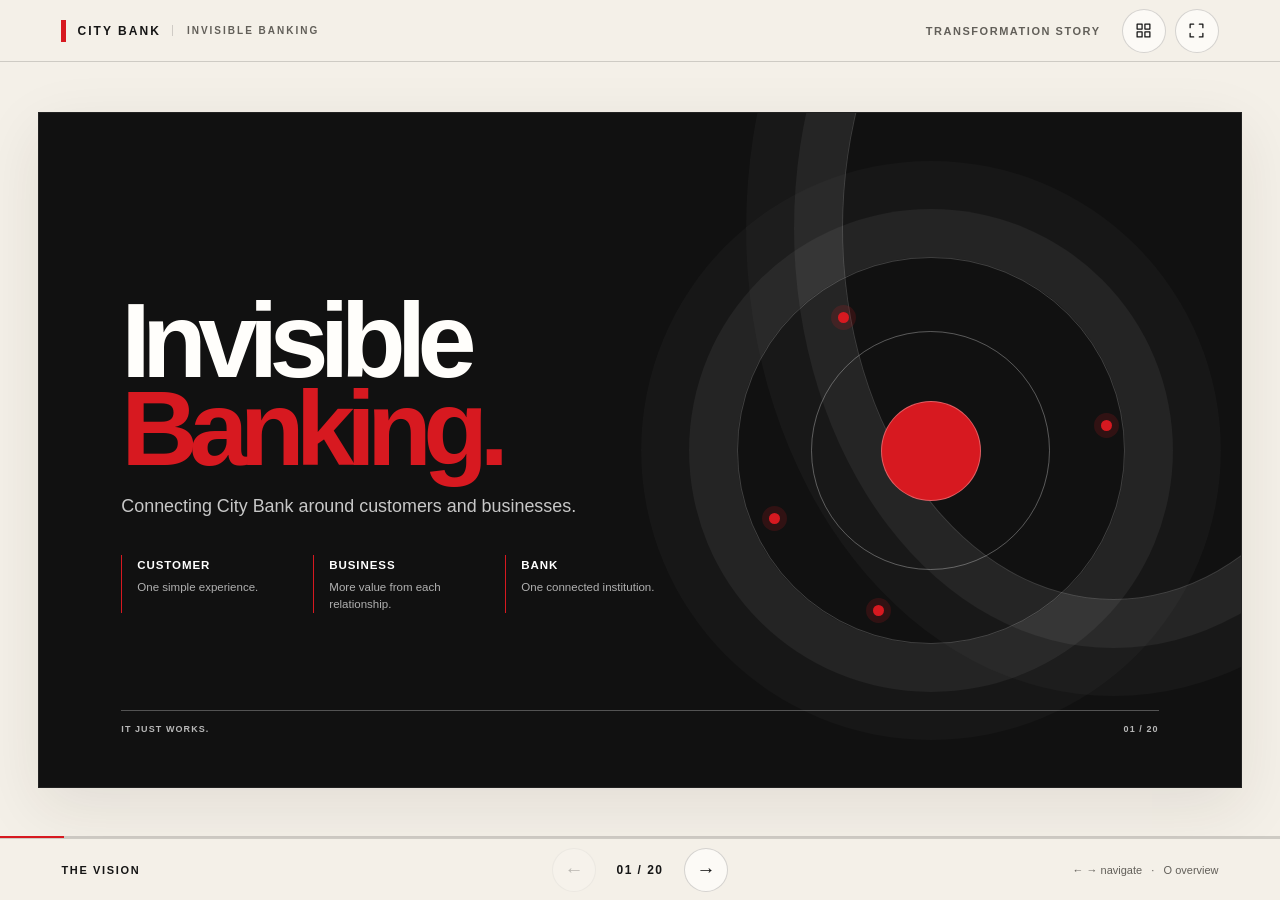
==== v2/standalone.html @ 6434b35e "Add self-contained editorial preview" ====
<!doctype html>
<html lang="en-GB">
<head>
  <meta charset="utf-8">
  <meta name="viewport" content="width=device-width, initial-scale=1">
  <meta name="theme-color" content="#f4f0e8">
  <meta name="description" content="City Bank Invisible Banking: a connected, intelligent and proactive transformation story.">
  <title>Invisible Banking | Editorial presentation</title>
  <style>
    :root{--ink:#10151e;--ink2:#1c2531;--paper:#f4f2ec;--white:#fff;--red:#de343b;--red2:#ff6b67;--muted:#aeb8c2;--line:#ffffff20;--font:Manrope,Arial,sans-serif;--body:'DM Sans',Arial,sans-serif}
    *{box-sizing:border-box}html,body{margin:0;width:100%;height:100%;overflow:hidden;background:#0a0d12;color:#fff;font-family:var(--body)}button{font:inherit}button:focus-visible,a:focus-visible{outline:3px solid #ff847f;outline-offset:3px}body::before{content:"";position:fixed;inset:0;background:radial-gradient(circle at 52% 26%,#263242 0%,#0b0f15 75%);pointer-events:none}
    .app{position:relative;display:flex;flex-direction:column;height:100dvh;min-height:480px}.topbar{height:60px;flex:none;display:flex;align-items:center;justify-content:space-between;padding:0 clamp(18px,3vw,48px);border-bottom:1px solid #ffffff1b;background:#0b1017d9;backdrop-filter:blur(14px);z-index:10}.brand{display:flex;gap:14px;align-items:center;font:800 13px var(--font);letter-spacing:.18em;text-transform:uppercase;white-space:nowrap}.brandmark{width:27px;height:27px;background:var(--red);clip-path:polygon(50% 0,100% 50%,50% 100%,0 50%);transform:rotate(45deg);border-radius:4px}.brand small{font:600 10px var(--body);color:#91a0ad;letter-spacing:.2em;padding-left:14px;border-left:1px solid #596573}.top-actions{display:flex;align-items:center;gap:9px}.iconbtn{border:1px solid #ffffff2a;color:#eef1f3;background:#ffffff09;border-radius:8px;min-width:35px;height:35px;padding:0 11px;cursor:pointer;display:inline-flex;align-items:center;justify-content:center;gap:8px;transition:.2s}.iconbtn:hover,.iconbtn.active{background:#ffffff20;border-color:#ffffff58}.iconbtn svg{width:17px;height:17px;stroke:currentColor;fill:none;stroke-width:1.8;stroke-linecap:round;stroke-linejoin:round}.toplabel{font-size:11px;letter-spacing:.14em;color:#b6c0ca;text-transform:uppercase;margin-right:12px}.stage{flex:1;min-height:0;display:grid;place-items:center;padding:14px 24px 12px}.slide{position:relative;overflow:hidden;width:min(100%,calc((100dvh - 143px)*1.77778));aspect-ratio:16/9;max-height:calc(100dvh - 143px);background:#131b25;box-shadow:0 30px 70px #0009;border:1px solid #ffffff18;display:none}.slide.active{display:block}.slide.light{background:var(--paper);color:var(--ink)}.slide.red{background:#b9232d}.slide::before{content:"";position:absolute;inset:0;background-image:linear-gradient(90deg,#ffffff08 1px,transparent 1px),linear-gradient(#ffffff08 1px,transparent 1px);background-size:6.25% 11.11%;mask-image:linear-gradient(90deg,#0009,transparent 85%);pointer-events:none}.slide.light::before{background-image:linear-gradient(90deg,#25354a0a 1px,transparent 1px),linear-gradient(#25354a0a 1px,transparent 1px)}.slide::after{content:"";position:absolute;right:-12%;top:-35%;width:65%;height:130%;border:1px solid #ffffff0b;border-radius:50%;box-shadow:0 0 0 70px #ffffff05,0 0 0 140px #ffffff03;pointer-events:none}.slide.light::after{border-color:#202b3512;box-shadow:0 0 0 70px #25354a05,0 0 0 140px #25354a03}.slide>.inner{position:relative;z-index:2;height:100%;padding:clamp(26px,4.6vw,74px) clamp(28px,5.1vw,84px);display:flex;flex-direction:column}.eyebrow{display:flex;align-items:center;gap:12px;font:800 clamp(9px,.78vw,12px) var(--font);letter-spacing:.2em;text-transform:uppercase;color:#ff7777}.eyebrow:before{content:"";width:22px;height:2px;background:currentColor}.light .eyebrow{color:#c32b35}.title{font:700 clamp(28px,3.25vw,57px)/1.12 var(--font);letter-spacing:-.05em;margin:clamp(15px,2.1vw,30px) 0 0;max-width:950px}.title strong{color:#ff6366;font-weight:800}.light .title strong{color:#cb2634}.subtitle{font-size:clamp(13px,1.2vw,19px);line-height:1.48;color:#bbc6ce;max-width:780px;margin:clamp(12px,1.35vw,20px) 0 0}.light .subtitle{color:#52616c}.main{flex:1;min-height:0;margin-top:clamp(19px,2.5vw,40px);display:flex;flex-direction:column;justify-content:center}.footerline{display:flex;align-items:center;justify-content:space-between;margin-top:auto;padding-top:12px;color:#8e9ba7;font-size:clamp(9px,.7vw,11px);letter-spacing:.14em;text-transform:uppercase}.light .footerline{color:#687681}.slide-index{font-weight:700}.bottom{height:60px;flex:none;border-top:1px solid #ffffff1b;background:#0b1017e8;display:flex;align-items:center;justify-content:space-between;padding:0 clamp(18px,3vw,48px);gap:20px;z-index:10}.chapter{font:700 11px var(--font);letter-spacing:.15em;text-transform:uppercase;color:#a2aeb9;min-width:190px}.navgroup{display:flex;align-items:center;gap:12px}.nav{width:38px;height:38px;border:1px solid #ffffff29;border-radius:50%;background:transparent;color:#fff;cursor:pointer;font-size:19px}.nav:hover{background:#ffffff20}.nav:disabled{opacity:.25;cursor:default}.counter{font:700 12px var(--font);letter-spacing:.12em;color:#d8e0e5;min-width:64px;text-align:center}.progress{height:2px;position:absolute;bottom:60px;left:0;right:0;background:#ffffff18;z-index:11}.progress span{height:100%;background:var(--red);display:block;transition:width .3s}.hint{font-size:11px;color:#738392;min-width:190px;text-align:right}.grid{display:grid;gap:clamp(10px,1.5vw,24px)}.cols2{grid-template-columns:repeat(2,1fr)}.cols3{grid-template-columns:repeat(3,1fr)}.cols4{grid-template-columns:repeat(4,1fr)}.panel{position:relative;border:1px solid #ffffff27;background:#ffffff0b;border-radius:3px;padding:clamp(14px,1.55vw,25px);min-height:0}.light .panel{background:#fff;border-color:#d8dcd9;box-shadow:0 12px 35px #1725320c}.panel h3{font:800 clamp(12px,1.05vw,17px) var(--font);letter-spacing:-.02em;margin:0 0 11px}.panel p,.panel li{font-size:clamp(11px,.92vw,15px);line-height:1.5;color:#b9c4cc;margin:0}.light .panel p,.light .panel li{color:#52616c}.panel .num{font:800 clamp(21px,2vw,32px) var(--font);color:#ff6e70;display:block;margin-bottom:14px}.light .panel .num{color:#c82f39}.panel ul{padding-left:17px;margin:0}.panel li+li{margin-top:5px}.tag{display:inline-flex;align-items:center;gap:7px;font:700 clamp(9px,.7vw,11px) var(--font);letter-spacing:.12em;text-transform:uppercase;color:#ff7777}.light .tag{color:#c52b35}.bigline{font:800 clamp(23px,2.35vw,40px)/1.2 var(--font);letter-spacing:-.045em}.takeaway{margin-top:auto;border-top:1px solid #ffffff38;padding-top:clamp(10px,1vw,17px);font:700 clamp(12px,1.15vw,19px) var(--font);letter-spacing:-.025em}.light .takeaway{border-color:#1c2b3a39}.accent{color:#ff6c6d}.light .accent{color:#bf2733}.chiprow{display:flex;flex-wrap:wrap;gap:9px}.chip{border:1px solid #ffffff2b;background:#ffffff0a;border-radius:30px;padding:9px 13px;font:700 clamp(10px,.8vw,13px) var(--font)}.light .chip{border-color:#cbd2d1;background:#fff}.split{display:grid;grid-template-columns:1fr 1fr;gap:clamp(15px,2.5vw,40px);align-items:stretch;height:100%}.rule{border-top:1px solid #ffffff3b}.light .rule{border-color:#1c2b3a39}.diagram-center{display:grid;place-items:center;text-align:center;border:1px solid #ff777772;background:radial-gradient(circle,#de343b45,#de343b12 60%,transparent 75%);border-radius:50%;width:clamp(130px,17vw,260px);aspect-ratio:1;margin:auto;font:800 clamp(16px,1.65vw,27px) var(--font);letter-spacing:-.04em}.orbit{position:relative;display:grid;place-items:center;height:100%}.orbit .node{position:absolute;background:#182431;border:1px solid #ffffff43;border-radius:3px;padding:12px 16px;font:700 clamp(10px,.9vw,14px) var(--font);text-transform:uppercase;letter-spacing:.08em}.orbit .node:nth-child(2){top:2%;left:27%}.orbit .node:nth-child(3){right:2%;top:28%}.orbit .node:nth-child(4){right:12%;bottom:4%}.orbit .node:nth-child(5){left:0;bottom:17%}.orbit .node:nth-child(6){left:0;top:20%}.path{display:flex;align-items:stretch;gap:0}.path .step{flex:1;position:relative;border-top:2px solid #dd464f;padding:20px 16px 5px 0}.path .step:before{content:"";position:absolute;top:-7px;left:0;width:12px;height:12px;background:#e0444c;border-radius:50%}.path .step h3{font:800 clamp(14px,1.2vw,20px) var(--font);margin:0 0 9px}.path .step p{font-size:clamp(11px,.9vw,15px);line-height:1.43;color:#54636d;margin:0;max-width:170px}.darkpath .step p{color:#c1cad1}.path .step:last-child{border-top-color:transparent}.path .step:last-child:before{background:#fff;border:3px solid #df434c;top:-9px}.quote{font:700 clamp(22px,2.4vw,41px)/1.25 var(--font);letter-spacing:-.045em}.labelbox{border-left:2px solid #e24b51;padding-left:15px}.labelbox b{font:800 clamp(11px,.9vw,14px) var(--font);text-transform:uppercase;letter-spacing:.08em}.labelbox p{font-size:clamp(11px,.9vw,15px);line-height:1.45;color:#aebbc5;margin:6px 0 0}.light .labelbox p{color:#586775}.matrix{display:grid;grid-template-columns:1fr 1.5fr;border:1px solid #d9dedb;background:#fff}.matrix>div{padding:clamp(9px,1vw,16px);border-bottom:1px solid #d9dedb;font-size:clamp(10px,.85vw,14px);line-height:1.4}.matrix>div:nth-child(odd){font-weight:800;color:#bd2934;border-right:1px solid #d9dedb}.matrix>div:nth-last-child(-n+2){border-bottom:0}.matrix.dark{border-color:#ffffff3a;background:#ffffff08}.matrix.dark>div{border-color:#ffffff28}.matrix.dark>div:nth-child(odd){color:#ff7879}.prospect-layout{display:grid;grid-template-columns:repeat(2,1fr);gap:clamp(12px,1.3vw,22px);height:100%}.prospect{border:1px solid #ffffff30;background:#ffffff0b;padding:clamp(14px,1.4vw,24px);display:flex;flex-direction:column;cursor:pointer;text-align:left;color:inherit;position:relative;transition:.2s;min-width:0}.prospect:hover,.prospect:focus-visible{background:#ffffff17;border-color:#ff8987}.prospect .num{color:#fb7776;font:800 clamp(10px,.8vw,13px) var(--font);letter-spacing:.12em}.prospect h3{font:800 clamp(17px,1.55vw,26px)/1.18 var(--font);letter-spacing:-.04em;margin:10px 0}.prospect p{font-size:clamp(11px,.85vw,14px);line-height:1.45;color:#b9c6cd;margin:0}.prospect .more{font:700 clamp(9px,.75vw,12px) var(--font);color:#ff8987;text-transform:uppercase;letter-spacing:.12em;margin-top:auto;padding-top:13px}.light .prospect{border-color:#d5dad8;background:#fff;color:#14202b}.light .prospect:hover{border-color:#d33a42;background:#fff9f7}.light .prospect p{color:#52616b}.light .prospect .num,.light .prospect .more{color:#c82c37}.big-number{font:800 clamp(44px,6vw,100px)/1 var(--font);letter-spacing:-.09em;color:#e4474d}.divider{width:100%;height:1px;background:#ffffff30;margin:20px 0}.overlay{position:fixed;z-index:50;inset:0;background:#090e15ec;backdrop-filter:blur(20px);padding:clamp(18px,4vw,55px);display:none;overflow:auto}.overlay.open{display:block}.overlay-head{max-width:1200px;margin:0 auto 28px;display:flex;justify-content:space-between;align-items:flex-start;gap:20px}.overlay h2{font:800 clamp(25px,3vw,44px) var(--font);letter-spacing:-.05em;margin:0}.overlay p{color:#aebbca;line-height:1.5}.overview-grid{max-width:1200px;margin:auto;display:grid;grid-template-columns:repeat(auto-fill,minmax(210px,1fr));gap:12px}.thumb{height:150px;text-align:left;display:flex;flex-direction:column;justify-content:space-between;background:#192430;border:1px solid #ffffff25;color:white;padding:17px;cursor:pointer}.thumb:hover{border-color:#f66}.thumb span{color:#fb787a;font:800 11px var(--font);letter-spacing:.12em}.thumb strong{font:700 17px/1.24 var(--font);letter-spacing:-.04em}.thumb small{color:#9aa9b5;font:600 10px var(--font);text-transform:uppercase;letter-spacing:.1em}.detail{max-width:850px;margin:4vh auto;background:#f4f2ed;color:#14202b;padding:clamp(25px,4vw,60px);box-shadow:0 30px 90px #0008}.detail .kicker{font:800 11px var(--font);letter-spacing:.18em;color:#c9303b;text-transform:uppercase}.detail h2{font:800 clamp(27px,3vw,43px)/1.1 var(--font);margin:15px 0}.detail .lede{font-size:17px;color:#4d5c66;line-height:1.5;margin-bottom:27px}.detail-grid{display:grid;grid-template-columns:1fr 1fr;gap:17px}.detail-grid section{border-top:1px solid #bfc6c5;padding-top:13px}.detail-grid h3{font:800 11px var(--font);letter-spacing:.12em;color:#b62c38;text-transform:uppercase}.detail-grid p{font-size:14px;color:#344450;line-height:1.5}.close{border:0;background:#dc3640;color:white;width:37px;height:37px;border-radius:50%;font-size:23px;cursor:pointer;flex:none}.fine{font-size:11px!important;color:#71808c!important;margin-top:28px}.flowbars{display:flex;align-items:center;gap:10px}.flowbars span{flex:1;border:1px solid #ffffff38;padding:16px;text-align:center;font:700 clamp(10px,.85vw,14px) var(--font);position:relative}.flowbars span:not(:last-child):after{content:'→';position:absolute;right:-15px;color:#fa7476;z-index:2;font-size:19px;top:50%;transform:translateY(-50%)}.light .flowbars span{border-color:#c8d1cf;background:#fff}.light .flowbars span:not(:last-child):after{color:#c8333d}.first-hero{display:grid;grid-template-columns:1.1fr .9fr;align-items:center;gap:25px;height:100%}.first-hero .hero-title{font:800 clamp(55px,7vw,118px)/.96 var(--font);letter-spacing:-.09em;margin:8px 0 23px}.hero-copy{font:500 clamp(14px,1.4vw,23px) var(--font);color:#c3d0d7;max-width:600px}.hero-ring{position:relative;width:85%;aspect-ratio:1;margin:auto;border:1px solid #ffffff32;border-radius:50%;display:grid;place-items:center;background:radial-gradient(circle,#d938424d 0%,#d9384210 45%,transparent 67%);box-shadow:0 0 0 50px #ffffff08,0 0 0 100px #ffffff05}.hero-ring:before,.hero-ring:after{content:"";position:absolute;inset:19%;border:1px solid #ee687177;border-radius:50%}.hero-ring:after{inset:37%;background:#d8323d;box-shadow:0 0 45px #db36406b}.hero-ring .dot{position:absolute;width:11px;height:11px;background:#ff7778;border-radius:50%;z-index:2;box-shadow:0 0 17px #ed444b}.hero-ring .dot:nth-child(1){top:14%;left:26%}.hero-ring .dot:nth-child(2){right:3%;top:42%}.hero-ring .dot:nth-child(3){bottom:7%;left:35%}.hero-ring .dot:nth-child(4){left:8%;bottom:31%}.mini-note{font:600 clamp(10px,.8vw,13px) var(--body);color:#8fa0ae;line-height:1.45}.notebadge{position:absolute;right:clamp(28px,5vw,80px);top:clamp(26px,4.5vw,70px);font:800 clamp(9px,.75vw,11px) var(--font);letter-spacing:.14em;color:#fff;text-transform:uppercase;border:1px solid #ffffff55;padding:8px 10px}.light .notebadge{color:#bc2f3a;border-color:#ba9295}.chapterline{font:800 clamp(10px,.8vw,13px) var(--font);letter-spacing:.18em;text-transform:uppercase;color:#ff6e6f}.large-statement{font:800 clamp(27px,3.2vw,54px)/1.13 var(--font);letter-spacing:-.06em}.ghostword{position:absolute;right:2%;bottom:0;font:800 clamp(95px,17vw,280px)/.78 var(--font);letter-spacing:-.12em;color:#ffffff09;pointer-events:none}.light .ghostword{color:#15223209}.final-mark{font:800 clamp(48px,6vw,102px)/.96 var(--font);letter-spacing:-.085em;margin:0}.final-tag{font:700 clamp(23px,2.8vw,46px) var(--font);letter-spacing:-.05em;color:#ff7778;margin:14px 0 0}.small{font-size:clamp(10px,.82vw,13px);line-height:1.44}.text-list{display:grid;gap:10px}.text-list>div{border-bottom:1px solid #ffffff27;padding:5px 0 13px;display:flex;gap:14px;align-items:baseline;font-size:clamp(11px,.92vw,15px);line-height:1.35}.text-list b{color:#ff7778;min-width:125px;font:800 clamp(10px,.8vw,13px) var(--font);letter-spacing:.05em}.light .text-list>div{border-color:#1c293627}.light .text-list b{color:#c12c37}
    @media(max-width:850px){.toplabel,.hint,.brand small{display:none}.stage{padding:8px}.slide{width:100%;max-height:none}.slide>.inner{padding:3.7% 5%}.title{font-size:clamp(19px,4.2vw,34px);margin-top:8px}.subtitle{font-size:clamp(9px,1.75vw,14px);margin-top:7px}.main{margin-top:10px}.panel{padding:9px}.panel h3{font-size:clamp(9px,1.5vw,13px);margin-bottom:5px}.panel p,.panel li{font-size:clamp(8px,1.32vw,11px)}.panel .num{font-size:16px;margin-bottom:6px}.eyebrow{font-size:8px}.takeaway{font-size:clamp(9px,1.8vw,14px);padding-top:5px}.footerline{font-size:7px;padding-top:4px}.chip{padding:4px 7px;font-size:8px}.path .step{padding:9px 5px 0 0}.path .step h3{font-size:10px;margin-bottom:3px}.path .step p{font-size:8px}.prospect{padding:10px}.prospect h3{font-size:clamp(12px,2.1vw,18px);margin:5px 0}.prospect p{font-size:clamp(8px,1.4vw,11px)}.prospect .more{font-size:8px;padding-top:4px}.notebadge{display:none}.matrix>div{font-size:8px;padding:5px}.labelbox p{font-size:9px}.labelbox b{font-size:9px}.bigline,.quote{font-size:clamp(15px,3vw,25px)}.small{font-size:8px}.text-list>div{font-size:9px;padding:3px 0 6px}.text-list b{font-size:8px;min-width:65px}.flowbars span{font-size:8px;padding:7px}.hero-copy{font-size:11px}.first-hero .hero-title{font-size:clamp(36px,7vw,60px)}.hero-ring{box-shadow:0 0 0 20px #ffffff08,0 0 0 40px #ffffff05}.bottom{height:48px}.progress{bottom:48px}.topbar{height:48px}.slide{max-height:calc(100dvh - 114px);width:min(100%,calc((100dvh - 114px)*1.77778))}.brand{font-size:10px}.brandmark{width:18px;height:18px}.chapter{font-size:9px;min-width:0}.nav{width:30px;height:30px}.counter{font-size:10px;min-width:52px}}
    @media(max-width:560px){.app{min-height:0}.stage{align-items:start;overflow:auto;padding:10px}.slide{aspect-ratio:auto;width:100%;min-height:calc(100dvh - 128px);max-height:none}.slide>.inner{padding:25px 22px}.slide::after{display:none}.title{font-size:clamp(26px,7vw,37px);line-height:1.12;margin:13px 0 0}.subtitle{font-size:13px;margin:12px 0 0}.main{margin-top:24px;justify-content:flex-start;gap:15px}.grid,.split,.prospect-layout{gap:9px}.cols4{grid-template-columns:repeat(2,1fr)}.cols3{grid-template-columns:1fr}.panel{padding:13px}.panel h3{font-size:13px}.panel p,.panel li{font-size:12px}.panel .num{font-size:21px}.takeaway{font-size:15px;margin-top:16px;padding-top:13px}.footerline{font-size:9px;padding-top:18px}.chip{font-size:10px;padding:7px 9px}.split{grid-template-columns:1fr}.path{display:grid;grid-template-columns:repeat(2,1fr);gap:7px}.path .step{border:1px solid #d8dedc;padding:10px}.path .step:before{display:none}.path .step h3{font-size:12px}.path .step p{font-size:11px}.prospect-layout{grid-template-columns:1fr}.prospect{padding:15px}.prospect h3{font-size:18px}.prospect p{font-size:12px}.prospect .more{font-size:10px}.eyebrow{font-size:10px}.matrix>div{font-size:11px;padding:9px}.labelbox p{font-size:12px}.labelbox b{font-size:11px}.bigline,.quote{font-size:22px}.small{font-size:11px}.text-list>div{font-size:12px}.text-list b{font-size:10px;min-width:85px}.flowbars{flex-wrap:wrap}.flowbars span{min-width:40%;font-size:11px;padding:12px}.flowbars span:after{display:none}.first-hero{grid-template-columns:1fr}.first-hero .hero-title{font-size:clamp(55px,14vw,85px)}.hero-copy{font-size:15px}.hero-ring{max-width:210px}.orbit{height:270px}.diagram-center{width:145px}.orbit .node{font-size:9px;padding:7px}.overlay-head{margin-bottom:20px}.detail-grid{grid-template-columns:1fr}.top-actions .iconbtn{padding:0 7px;min-width:30px}}
    @media(prefers-reduced-motion:reduce){*{scroll-behaviour:auto!important;transition:none!important}}
  </style>
  <style>
:root {
  --cb-paper:#f4f0e8; --cb-light:#fcfaf6; --cb-ink:#151515;
  --cb-muted:#625f59; --cb-red:#d71920; --cb-deep:#b30d15;
  --cb-white:#fffefb; --cb-rule:rgba(21,21,21,.17);
  --cb-ease:cubic-bezier(.22,1,.36,1);
}
html,body { background:var(--cb-paper); color:var(--cb-ink); font-family:"Helvetica Neue",Helvetica,Arial,"Noto Sans Bengali",sans-serif; }
body::before { display:none; }
button { font-family:inherit; }
button:focus-visible,a:focus-visible { outline:2px solid var(--cb-red); outline-offset:3px; }
.skip-link { position:fixed; z-index:100; top:-100px; left:20px; padding:12px 18px; color:white; background:var(--cb-red); }
.skip-link:focus { top:10px; }
.app { background:var(--cb-paper); }
.topbar { height:62px; padding-inline:clamp(20px,4.8vw,80px); background:var(--cb-paper); border-color:var(--cb-rule); backdrop-filter:none; }
.brand { color:var(--cb-ink); font-family:inherit; font-size:12px; letter-spacing:.17em; gap:11px; }
.brandmark { width:5px; height:22px; border-radius:0; clip-path:none; transform:none; background:var(--cb-red); }
.brand small { border-color:var(--cb-rule); color:var(--cb-muted); font:700 10px inherit; }
.toplabel { color:var(--cb-muted); font-weight:700; }
.iconbtn { min-height:44px; min-width:44px; border:1px solid var(--cb-rule); border-radius:999px; color:var(--cb-ink); background:var(--cb-light); }
.iconbtn:hover,.iconbtn.active { border-color:var(--cb-red); color:var(--cb-red); background:var(--cb-light); }
.motion-toggle { min-width:104px; padding-inline:13px; font-size:10px; font-weight:800; letter-spacing:.08em; text-transform:uppercase; }
.stage { padding:clamp(10px,2.1vh,20px) clamp(12px,3vw,46px); }
.slide,.slide.light { background:var(--cb-paper); color:var(--cb-ink); border:1px solid var(--cb-rule); box-shadow:0 19px 60px rgba(47,31,24,.09); }
.slide { width:min(100%,calc((100dvh - 152px)*1.77778)); max-height:calc(100dvh - 152px); }
.slide::before,.slide.light::before { display:none; }
.slide::after,.slide.light::after { width:45%; height:110%; top:-38%; right:-12%; border-color:rgba(215,25,32,.11); box-shadow:0 0 0 48px rgba(215,25,32,.035),0 0 0 96px rgba(215,25,32,.025); animation:ring-breathe 8s ease-in-out infinite; }
.slide.cinematic { background:#111; color:var(--cb-white); border-color:#222; }
.slide.cinematic::after { border-color:rgba(255,255,255,.18); box-shadow:0 0 0 48px rgba(255,255,255,.055),0 0 0 96px rgba(255,255,255,.028); }
.slide.red { background:var(--cb-red); color:var(--cb-white); border-color:var(--cb-red); }
.slide.red::after { border-color:rgba(255,255,255,.24); box-shadow:0 0 0 48px rgba(255,255,255,.055),0 0 0 96px rgba(255,255,255,.035); }
.slide>.inner { padding:clamp(27px,4.2vw,72px) clamp(31px,6.4vw,103px); }
.eyebrow { font-family:inherit; color:var(--cb-red); font-size:clamp(9px,.7vw,11px); letter-spacing:.22em; }
.eyebrow:before { width:28px; height:1px; }
.cinematic .eyebrow,.red .eyebrow { color:#fff; }
.title { max-width:1100px; font-family:inherit; font-weight:800; font-size:clamp(30px,3.7vw,62px); line-height:.99; letter-spacing:-.06em; margin-top:clamp(13px,1.7vw,26px); }
.title strong,.light .title strong { color:var(--cb-red); font-weight:800; }
.red .title strong { color:white; }
.subtitle,.light .subtitle { color:var(--cb-muted); font-size:clamp(13px,1.12vw,18px); max-width:780px; line-height:1.46; }
.cinematic .subtitle,.red .subtitle { color:rgba(255,255,255,.77); }
.main { margin-top:clamp(17px,2vw,30px); }
.footerline,.light .footerline { border-top:1px solid var(--cb-rule); padding-top:13px; color:var(--cb-muted); font-weight:700; letter-spacing:.12em; }
.cinematic .footerline,.red .footerline { color:rgba(255,255,255,.7); border-color:rgba(255,255,255,.28); }
.bottom { height:62px; padding-inline:clamp(20px,4.8vw,80px); background:var(--cb-paper); border-color:var(--cb-rule); }
.chapter,.counter { color:var(--cb-ink); font-family:inherit; }
.hint { color:var(--cb-muted); }
.nav { width:44px; height:44px; border:1px solid var(--cb-rule); color:var(--cb-ink); background:var(--cb-light); }
.nav:not(:disabled):hover { background:var(--cb-red); border-color:var(--cb-red); color:white; }
.progress { bottom:62px; background:var(--cb-rule); }
.progress span { background:var(--cb-red); }
.panel,.light .panel { border:1px solid var(--cb-rule); border-radius:20px; background:rgba(255,255,255,.45); box-shadow:none; }
.panel h3,.prospect h3,.path .step h3 { font-family:inherit; color:var(--cb-ink); }
.panel p,.panel li,.light .panel p,.light .panel li,.labelbox p,.light .labelbox p,.path .step p,.darkpath .step p { color:var(--cb-muted); }
.panel .num,.light .panel .num,.prospect .num,.light .prospect .num { color:var(--cb-red); }
.tag,.light .tag { color:var(--cb-red); letter-spacing:.17em; }
.chip,.light .chip { border-color:var(--cb-rule); background:transparent; color:var(--cb-ink); font-weight:700; }
.takeaway,.light .takeaway { border-color:var(--cb-rule); font-family:inherit; }
.accent,.light .accent { color:var(--cb-red); }
.labelbox { border-left:1px solid var(--cb-red); }
.labelbox b { color:var(--cb-ink); }
.rule,.light .rule { border-color:var(--cb-rule); }
.matrix,.matrix.dark { border:0; border-top:1px solid var(--cb-rule); background:transparent; }
.matrix>div,.matrix.dark>div { border-color:var(--cb-rule); color:var(--cb-ink); }
.matrix>div:nth-child(odd),.matrix.dark>div:nth-child(odd) { color:var(--cb-red); }
.flowbars span,.light .flowbars span { border-color:var(--cb-rule); background:transparent; color:var(--cb-ink); }
.flowbars span:not(:last-child):after,.light .flowbars span:not(:last-child):after { color:var(--cb-red); }
.text-list>div,.light .text-list>div { border-color:var(--cb-rule); }
.text-list b,.light .text-list b { color:var(--cb-red); }
.quote { font-family:inherit; }
.red .quote,.red .bigline,.red .labelbox b,.red .labelbox p,.red .flowbars span { color:white; }
.red .flowbars span,.red .divider,.red .takeaway { border-color:rgba(255,255,255,.35); }
.red .flowbars span:not(:last-child):after { color:white; }
.red .final-tag { color:white; }
.red .labelbox { border-color:#fff; }
.prospect,.light .prospect { border:1px solid var(--cb-rule); border-radius:20px; background:rgba(255,255,255,.48); color:var(--cb-ink); padding:clamp(17px,1.8vw,30px); transition:background .25s,border-color .25s,transform .25s var(--cb-ease); }
.prospect:hover,.light .prospect:hover { background:var(--cb-light); border-color:var(--cb-red); transform:translateY(-3px); }
.prospect p,.light .prospect p { color:var(--cb-muted); }
.prospect .more,.light .prospect .more { color:var(--cb-red); }
.prospect h3 { font-size:clamp(16px,1.47vw,24px); margin:8px 0; }
.prospect-layout { gap:clamp(12px,1.5vw,24px); }
.path .step { border-color:var(--cb-rule); }
.path .step:before { background:var(--cb-red); }
.path .step:last-child:before { border-color:var(--cb-red); background:var(--cb-paper); }
.orbit .node { background:var(--cb-light); border-color:var(--cb-rule); color:var(--cb-ink); border-radius:999px; box-shadow:none; }
.diagram-center { background:var(--cb-red); color:white; border:0; box-shadow:0 0 0 22px rgba(215,25,32,.08),0 0 0 45px rgba(215,25,32,.045); }
.first-hero .hero-title { font-family:inherit; font-size:clamp(54px,8.3vw,140px); line-height:.83; letter-spacing:-.082em; }
.hero-copy { color:rgba(255,255,255,.77); font-family:inherit; }
.cinematic .labelbox b { color:white; }
.cinematic .labelbox p { color:rgba(255,255,255,.67); }
.hero-ring { background:none; box-shadow:0 0 0 48px rgba(255,255,255,.055),0 0 0 96px rgba(255,255,255,.025); animation:ring-breathe 7s ease-in-out infinite; }
.hero-ring:before,.hero-ring:after { border-color:rgba(255,255,255,.3); }
.hero-ring:after { background:var(--cb-red); box-shadow:none; }
.hero-ring .dot { background:var(--cb-red); box-shadow:0 0 0 7px rgba(215,25,32,.16); animation:node-pulse 4s ease-in-out infinite; }
.hero-ring .dot:nth-child(2) { animation-delay:1s; }.hero-ring .dot:nth-child(3) { animation-delay:2s; }.hero-ring .dot:nth-child(4) { animation-delay:3s; }
.overlay { background:rgba(21,21,21,.95); }
.overlay h2,.overlay-head p { color:white; }
.thumb { background:var(--cb-paper); border-color:var(--cb-rule); color:var(--cb-ink); border-radius:14px; }
.thumb:hover { border-color:var(--cb-red); }
.thumb span,.thumb small { color:var(--cb-red); }
.detail { background:var(--cb-paper); color:var(--cb-ink); border-radius:20px; }
.detail h2,.detail-grid p { color:var(--cb-ink); }.detail .lede { color:var(--cb-muted); }
.close { background:var(--cb-red); width:44px; height:44px; }

/* Motion diagrams express a causal step inside each prospective use case. */
.mini-flow { display:flex; align-items:center; gap:9px; margin:clamp(12px,1.4vw,21px) 0 0; padding:10px 0; border-block:1px solid var(--cb-rule); white-space:nowrap; }
.mini-flow span:not(.flow-track) { font-size:clamp(8px,.66vw,11px); font-weight:800; letter-spacing:.09em; text-transform:uppercase; color:var(--cb-muted); }
.flow-track { position:relative; flex:1; height:1px; min-width:25px; background:var(--cb-rule); }
.flow-track i { position:absolute; top:-3px; left:0; width:7px; height:7px; border-radius:50%; background:var(--cb-red); animation:travel 3.6s ease-in-out infinite; }
.prospect:nth-child(2) .flow-track i { animation-delay:1.7s; }
.slide[data-scene="2"] .chip { animation:chip-rise 6s ease-in-out infinite; }.slide[data-scene="2"] .chip:nth-child(3n+2) { animation-delay:1.4s; }.slide[data-scene="2"] .chip:nth-child(3n) { animation-delay:2.8s; }
.slide[data-scene="3"] .panel,.slide[data-scene="4"] .panel,.slide[data-scene="9"] .panel,.slide[data-scene="12"] .panel,.slide[data-scene="13"] .panel,.slide[data-scene="14"] .panel { animation:card-signal 5s ease-in-out infinite; }
.slide[data-scene="3"] .panel:nth-child(even),.slide[data-scene="4"] .panel:nth-child(even),.slide[data-scene="9"] .panel:nth-child(even),.slide[data-scene="12"] .panel:nth-child(even),.slide[data-scene="13"] .panel:nth-child(even),.slide[data-scene="14"] .panel:nth-child(even) { animation-delay:2.5s; }
.slide[data-scene="5"] .diagram-center { animation:node-pulse 5s ease-in-out infinite; }
.slide[data-scene="5"] .orbit .node { animation:card-signal 5s ease-in-out infinite; }.slide[data-scene="5"] .orbit .node:nth-child(3) { animation-delay:1s; }.slide[data-scene="5"] .orbit .node:nth-child(4) { animation-delay:2s; }.slide[data-scene="5"] .orbit .node:nth-child(5) { animation-delay:3s; }.slide[data-scene="5"] .orbit .node:nth-child(6) { animation-delay:4s; }
.slide[data-scene="6"] .path .step:before,.slide[data-scene="7"] .path .step:before { animation:node-pulse 4.8s ease-in-out infinite; }
.slide[data-scene="6"] .path .step:nth-child(2):before,.slide[data-scene="7"] .path .step:nth-child(2):before { animation-delay:1.2s; }.slide[data-scene="6"] .path .step:nth-child(3):before,.slide[data-scene="7"] .path .step:nth-child(3):before { animation-delay:2.4s; }.slide[data-scene="6"] .path .step:nth-child(4):before,.slide[data-scene="7"] .path .step:nth-child(4):before { animation-delay:3.6s; }
.slide[data-scene="8"] .grid .panel { animation:card-signal 6s ease-in-out infinite; }.slide[data-scene="8"] .grid .panel:nth-child(2) { animation-delay:2s; }.slide[data-scene="8"] .grid .panel:nth-child(3) { animation-delay:4s; }
.slide[data-scene="10"] .flowbars span,.slide[data-scene="20"] .flowbars span { animation:step-emphasis 6s ease-in-out infinite; }.slide[data-scene="10"] .flowbars span:nth-child(2),.slide[data-scene="20"] .flowbars span:nth-child(2) { animation-delay:1.5s; }.slide[data-scene="10"] .flowbars span:nth-child(3),.slide[data-scene="20"] .flowbars span:nth-child(3) { animation-delay:3s; }.slide[data-scene="10"] .flowbars span:nth-child(4) { animation-delay:4.5s; }
.slide[data-scene="11"] .matrix>div:nth-last-child(-n+2) { animation:row-emphasis 6s ease-in-out infinite; }
.slide[data-scene="15"] .quote { animation:quiet-reveal 6s ease-in-out infinite; }
.slide[data-scene="20"] .final-mark { animation:quiet-reveal 6s ease-in-out infinite; }
@keyframes ring-breathe { 50% { transform:scale(1.035); opacity:.78; } }
@keyframes node-pulse { 0%,75%,100% { transform:scale(1); box-shadow:0 0 0 0 rgba(215,25,32,.2); } 15% { transform:scale(1.07); box-shadow:0 0 0 13px rgba(215,25,32,0); } }
@keyframes travel { 0% { left:0; opacity:0; } 12% { opacity:1; } 80% { left:calc(100% - 7px); opacity:1; } 100% { left:calc(100% - 7px); opacity:0; } }
@keyframes chip-rise { 0%,75%,100% { border-color:var(--cb-rule); background:transparent; } 15%,35% { border-color:var(--cb-red); background:rgba(215,25,32,.07); } }
@keyframes card-signal { 0%,70%,100% { border-color:var(--cb-rule); } 20%,40% { border-color:rgba(215,25,32,.62); } }
@keyframes step-emphasis { 0%,70%,100% { border-color:var(--cb-rule); } 15%,32% { border-color:var(--cb-red); } }
@keyframes row-emphasis { 0%,60%,100% { background:transparent; } 15%,35% { background:rgba(215,25,32,.09); } }
@keyframes quiet-reveal { 0%,100% { opacity:1; } 50% { opacity:.78; } }
.motion-paused *, .motion-paused *::before,.motion-paused *::after { animation-play-state:paused !important; }

@media (max-width:900px) {
  .topbar { height:54px; }.bottom { height:54px; }.progress { bottom:54px; }
  .slide { width:min(100%,calc((100dvh - 130px)*1.77778)); max-height:calc(100dvh - 130px); }
  .slide>.inner { padding:3.7% 5%; }
  .title { font-size:clamp(23px,4.3vw,39px); }
  .panel { border-radius:14px; }
  .prospect { border-radius:14px; }
  .motion-toggle { min-width:80px; }
}
@media (max-width:600px) {
  .topbar { padding-inline:16px; }.brand small,.toplabel { display:none; }
  .top-actions { gap:5px; }.iconbtn { min-width:40px; min-height:40px; height:40px; }
  .motion-toggle { min-width:55px; font-size:9px; padding:0 8px; }
  .stage { padding:9px; overflow:auto; align-items:start; }
  .slide { width:100%; max-height:none; min-height:calc(100dvh - 127px); aspect-ratio:auto; }
  .slide>.inner { padding:25px 22px; }
  .slide::after { display:none; }
  .title { font-size:clamp(29px,8vw,42px); line-height:1.04; }
  .subtitle { font-size:13px; }
  .main { margin-top:22px; gap:14px; }
  .panel { padding:16px; }.panel h3 { font-size:15px; }.panel p,.panel li { font-size:12px; }
  .cols4 { grid-template-columns:repeat(2,1fr); }.cols3 { grid-template-columns:1fr; }
  .prospect-layout { grid-template-columns:1fr; }.prospect { padding:18px; }.prospect h3 { font-size:19px; }.prospect p { font-size:12px; }
  .mini-flow span:not(.flow-track) { font-size:9px; }
  .path { grid-template-columns:repeat(2,1fr); }.path .step { border:1px solid var(--cb-rule); padding:14px; }.path .step:before { display:none; }
  .orbit { height:260px; }.orbit .node { font-size:9px; padding:7px; }
  .diagram-center { width:135px; }
  .matrix>div { padding:9px; font-size:11px; }
  .first-hero { grid-template-columns:1fr; }.first-hero .hero-title { font-size:clamp(56px,16vw,90px); }.hero-ring { display:none; }
  .red .quote { font-size:24px; }.red .bigline { font-size:23px; }
  .bottom { padding-inline:16px; }.nav { width:40px; height:40px; }
}
@media (prefers-reduced-motion:reduce) {
  *,*::before,*::after { animation-duration:.01ms !important; animation-iteration-count:1 !important; transition-duration:.01ms !important; }
}

</style>
</head>
<body>
<a class="skip-link" href="#stage">Skip to presentation</a>
<div class="app" id="app">
  <header class="topbar"><div class="brand"><span class="brandmark" aria-hidden="true"></span><span>City Bank</span><small>Invisible Banking</small></div><div class="top-actions"><span class="toplabel">Transformation story</span><button class="iconbtn" id="overviewBtn" title="Slide overview (O)" aria-label="Open slide overview"><svg viewBox="0 0 24 24"><rect x="3" y="3" width="7" height="7"/><rect x="14" y="3" width="7" height="7"/><rect x="3" y="14" width="7" height="7"/><rect x="14" y="14" width="7" height="7"/></svg></button><button class="iconbtn" id="fullBtn" title="Full screen (F)" aria-label="Toggle full screen"><svg viewBox="0 0 24 24"><path d="M8 3H3v5M16 3h5v5M3 16v5h5M21 16v5h-5"/></svg></button></div></header>
  <main class="stage" id="stage" aria-live="polite"></main>
  <div class="progress" aria-hidden="true"><span id="progress"></span></div>
  <footer class="bottom"><div class="chapter" id="chapter"></div><div class="navgroup"><button class="nav" id="prev" aria-label="Previous slide">←</button><div class="counter" id="counter"></div><button class="nav" id="next" aria-label="Next slide">→</button></div><div class="hint">← → navigate &nbsp; · &nbsp; O overview</div></footer>
</div>
<div class="overlay" id="overview" role="dialog" aria-modal="true" aria-label="Slide overview"><div class="overlay-head"><div><h2>The story at a glance</h2><p>Select a slide to jump into the presentation.</p></div><button class="close" data-close aria-label="Close overview">×</button></div><div class="overview-grid" id="overviewGrid"></div></div>
<div class="overlay" id="detail" role="dialog" aria-modal="true" aria-label="Prospect details"><div class="overlay-head" style="max-width:850px"><span></span><button class="close" data-close aria-label="Close details">×</button></div><div class="detail" id="detailContent"></div></div>
<script>
const slides=[
 {chapter:'The vision',theme:'dark',eyebrow:'The transformation ambition',title:'Invisible Banking',body:`<div class="first-hero"><div><h2 class="hero-title">Invisible<br><span class="accent">Banking.</span></h2><p class="hero-copy">Connecting City Bank around customers and businesses.</p><div class="grid cols3" style="margin-top:38px"><div class="labelbox"><b>Customer</b><p>One simple experience.</p></div><div class="labelbox"><b>Business</b><p>More value from each relationship.</p></div><div class="labelbox"><b>Bank</b><p>One connected institution.</p></div></div></div><div class="hero-ring" aria-hidden="true"><i class="dot"></i><i class="dot"></i><i class="dot"></i><i class="dot"></i></div></div>`,foot:'It just works.'},
 {chapter:'The vision',theme:'light',eyebrow:'The starting point',title:'City Bank has built the pieces.<br><strong>The next advantage is connection.</strong>',subtitle:'Transformation is already in motion. The opportunity is to make these strengths work together across City Bank.',body:`<div class="grid cols2" style="align-items:center"><div><span class="tag">Existing capabilities</span><div class="chiprow" style="margin-top:16px"><span class="chip">Citytouch</span><span class="chip">Blink</span><span class="chip">Blueprint</span><span class="chip">Cards + POS</span><span class="chip">Branches + CX</span><span class="chip">Corporate</span><span class="chip">SME + Medium</span><span class="chip">Islamic</span><span class="chip">Treasury</span><span class="chip">Data + IT</span></div></div><div class="panel"><span class="num">+</span><h3>AI adds a new possibility</h3><p>These capabilities can become more intelligent, responsive and connected.</p></div></div><div class="takeaway">More value from what City Bank already has.</div>`,foot:'Existing strengths · New connections'},
 {chapter:'The case for connection',theme:'dark',eyebrow:'A real overlap',title:'Today, one customer service<br>can be built twice.',subtitle:'When channels evolve separately, the same capability can appear in more than one place.',body:`<div class="grid cols2"><div class="panel"><span class="tag">Citytouch</span><h3 style="margin-top:16px">Digital banking services</h3><p>EMI conversion · Cheque book request · Statements · Address update</p></div><div class="panel"><span class="tag">CityAssist</span><h3 style="margin-top:16px">Customer queries and service requests</h3><p>Another route through which customers can ask City Bank to act.</p></div></div><div class="flowbars" style="margin-top:20px"><span>Repeated build</span><span>Two customer routes</span><span>Divided context</span></div>`,foot:'Illustrative overlap for validation'},
 {chapter:'The case for connection',theme:'light',eyebrow:'The business consequence',title:'Disconnected work<br><strong>can cost twice.</strong>',subtitle:'The issue is not only duplication. Useful signals and relationships may also fail to connect to the next business opportunity.',body:`<div class="grid cols2"><div class="panel"><span class="num">01</span><h3>Repeated effort</h3><p>Teams may design, build and maintain similar capabilities more than once.</p></div><div class="panel"><span class="num">02</span><h3>Missed growth</h3><p>POS data, corporate relationships or merchant networks may never connect to the next opportunity.</p></div></div><div class="takeaway">The potential cost: effort, time and revenue.</div>`,foot:'Hypothesis · Internal evidence required'},
 {chapter:'The idea',theme:'dark',eyebrow:'The idea',title:'An ecosystem makes City Bank work as one around a real need.',subtitle:'One relationship outside. Connected capabilities inside.',body:`<div class="split"><div class="orbit"><div class="diagram-center">CUSTOMER<br>NEED</div><div class="node">Businesses</div><div class="node">Channels</div><div class="node">Partners</div><div class="node">Data + AI</div><div class="node">Services</div></div><div style="display:flex;flex-direction:column;justify-content:center;gap:17px"><div class="labelbox"><b>Businesses</b><p>Products, services and financial solutions</p></div><div class="labelbox"><b>Channels</b><p>Digital, physical and assisted experiences</p></div><div class="labelbox"><b>Partners</b><p>Merchants, service providers and external ecosystems</p></div><div class="labelbox"><b>Data + AI</b><p>Shared intelligence, context and proactive assistance</p></div></div></div>`,foot:'One connected ecosystem'},
 {chapter:'Tangible journeys',theme:'light',eyebrow:'Consumer journey · Illustrative',title:'One evening can connect cards, merchants, loyalty and payments.',subtitle:'An anniversary dinner, made simpler at every step.',body:`<div class="path"><div class="step"><h3>01 · Choose</h3><p>Relevant restaurants and card privileges.</p></div><div class="step"><h3>02 · Book</h3><p>Availability and reservation.</p></div><div class="step"><h3>03 · Pay</h3><p>City Bank card and eligible benefit.</p></div><div class="step"><h3>04 · Reward</h3><p>Loyalty updates automatically.</p></div></div><div class="takeaway">One evening. One City Bank journey.</div>`,foot:'A journey concept, not a current service'},
 {chapter:'Tangible journeys',theme:'dark',eyebrow:'Merchant journey · Illustrative',title:'A POS relationship can grow into a merchant ecosystem.',subtitle:'Payment can become the start of a deeper business relationship.',body:`<div class="path darkpath"><div class="step"><h3>Accept</h3><p>Payments.</p></div><div class="step"><h3>Understand</h3><p>Sales, settlements and AI-assisted insights.</p></div><div class="step"><h3>Engage</h3><p>Orders, loyalty and relevant customer opportunities.</p></div><div class="step"><h3>Finance</h3><p>Working capital using verified cash flow.</p></div></div><div class="takeaway">Deepen the relationship and offer finance when evidence supports it.</div>`,foot:'Business-owned proposition · Subject to credit assessment'},
 {chapter:'Tangible journeys',theme:'light',eyebrow:'Corporate ecosystem · Illustrative',title:'One corporate client can open an entire business network.',subtitle:'A corporate relationship can connect employees, suppliers and distributors to multiple City Bank capabilities.',body:`<div style="text-align:center;margin-bottom:20px"><div class="panel" style="display:inline-block;padding:16px 40px;border-color:#cc3942"><span class="tag">Anchor relationship</span><h3 style="margin:6px 0 0">Corporate client</h3></div></div><div class="grid cols3"><div class="panel"><h3>Suppliers</h3><p>Payments · Trade & FX · SME / Medium finance</p></div><div class="panel"><h3>Employees</h3><p>Payroll · Cards · Savings · Finance</p></div><div class="panel"><h3>Distributors</h3><p>Collections · Payments · Working capital</p></div></div>`,foot:'Multi-business opportunity · Ownership to be defined'},
 {chapter:'The missing connection',theme:'dark',eyebrow:'The gap',title:'City Bank already owns the pieces.<br><strong>What is less structured is the connection.</strong>',subtitle:'Opportunities between businesses do not always have a natural first owner.',body:`<div class="grid cols4"><div class="panel"><h3>Businesses</h3><p>Products, customers and P&Ls</p></div><div class="panel"><h3>Blueprint</h3><p>Retail transformation</p></div><div class="panel"><h3>EPMO</h3><p>Delivery governance</p></div><div class="panel"><h3>Functions</h3><p>IT, Operations, CX and Data</p></div></div><div class="takeaway">The opportunity includes cross-bank AI integration, where intelligence in one area can create value elsewhere.</div>`,foot:'Mandate hypothesis · Requires stakeholder testing'},
 {chapter:'The proposed mandate',theme:'light',eyebrow:'A possible role',title:'A bank-wide transformation role can help connect the gaps.',subtitle:'Find the opportunity, shape it, connect the right owners, then move it into execution.',body:`<div class="flowbars"><span>SEE<br><small>Across the bank</small></span><span>SHAPE<br><small>The opportunity</small></span><span>CONNECT<br><small>The right owners</small></span><span>MOVE<br><small>To natural ownership</small></span></div><div class="grid cols2" style="margin-top:18px"><div class="panel"><h3>Horizontal transformation</h3><p>Cross-bank service, operations, data, AI integration and relationship intelligence.</p></div><div class="panel"><h3>Ecosystem transformation</h3><p>Connected journeys, partnerships, embedded services and new business opportunities.</p></div></div><div class="takeaway">Transformation connects. Businesses own. EPMO governs delivery.</div>`,foot:'A mandate to test, not a settled structure'},
 {chapter:'The proposed mandate',theme:'dark',eyebrow:'Clear boundaries',title:'It complements what already exists.',subtitle:'The role should make existing ownership work better across boundaries.',body:`<div class="matrix dark"><div>Business heads</div><div>Customers, products and P&L</div><div>Country Business Manager</div><div>Existing mandate remains intact</div><div>Blueprint</div><div>Retail transformation</div><div>EPMO</div><div>Execution governance</div><div>IT / CX / Operations / Data</div><div>Specialist ownership, including AI and technology capabilities</div><div>Transformation</div><div>Cross-bank opportunities, ecosystem development and AI-enabled business transformation</div></div>`,foot:'Subject to internal mandate validation'},
 {chapter:'Why this leader',theme:'light',eyebrow:'Already happening',title:'I am already doing parts of this, informally.',subtitle:'These began with a customer or business opportunity and involved connecting the relevant teams.',body:`<div class="grid cols4"><div class="panel"><span class="tag">Service</span><h3 style="margin-top:12px">DigiBox<br>Traceable courier</h3></div><div class="panel"><span class="tag">Digital & sales</span><h3 style="margin-top:12px">Citytouch features<br>Digital sales<br>Central offer site</h3></div><div class="panel"><span class="tag">Ecosystem</span><h3 style="margin-top:12px">Foreign Education Hub</h3></div><div class="panel"><span class="tag">Connection</span><h3 style="margin-top:12px">Citytouch × Blink</h3></div></div><div class="takeaway">Identify the opportunity → connect the teams → help move it forward.</div>`,foot:'Examples supplied for the role discussion'},
 {chapter:'Why this leader',theme:'dark',eyebrow:'From informal to structured',title:'What could become different?',subtitle:'The aim is better-connected projects with clear ownership and outcomes.',body:`<div class="grid cols2"><div class="panel"><span class="tag">Today</span><div class="text-list" style="margin-top:12px"><div>Opportunities surface unevenly</div><div>Connections happen informally</div><div>Progress relies on individual coordination</div></div></div><div class="panel"><span class="tag">More structured</span><div class="text-list" style="margin-top:12px"><div>Systematic opportunity discovery</div><div>Business cases shaped early</div><div>Owners connected and execution handover clear</div><div>Business outcome tracked</div></div></div></div><div class="takeaway">AI could help surface changes and connections continuously.</div>`,foot:'Proposed operating shift'},
 {chapter:'Why this leader',theme:'light',eyebrow:'The outcome',title:'Judge the role by whether businesses perform better.',subtitle:'The three outcomes from the opening give the measure.',body:`<div class="grid cols3"><div class="panel"><span class="num">01</span><h3>Customer</h3><p>Simpler, more connected and increasingly proactive journeys.</p></div><div class="panel"><span class="num">02</span><h3>Business</h3><p>Deeper relationships, better-informed decisions and new revenue opportunities.</p></div><div class="panel"><span class="num">03</span><h3>Bank</h3><p>Less duplication, faster execution, better intelligence and greater return on investment.</p></div></div>`,foot:'Proposed outcomes · Metrics to define'},
 {chapter:'Why this leader',theme:'red',eyebrow:'The opportunity',title:'Invisible Banking becomes real when City Bank works as one around the customer.',body:`<div style="max-width:810px;margin:auto 0"><p class="quote">I would like to explore how I can help make this more systematic, drawing on the cross-bank perspective developed through my current role, while businesses and functions retain their ownership.</p><div class="divider"></div><p class="bigline">A broader contribution to transformation and business.</p></div>`,foot:'The case for a formal mandate'},
 {chapter:'The possibilities',theme:'dark',eyebrow:'Internal prospects · 01 & 02',title:'What if the bank’s decisions evolved as fast as the world around it?',subtitle:'AI could turn periodic analysis into continuously updated business intelligence.',body:`<div class="prospect-layout"><button class="prospect" data-prospect="finance"><span class="num">01 / FINANCE</span><h3>A living business outlook</h3><p>Forecasts update as revenue, expenses, deposits, lending and external conditions change, with deviations and options surfaced for decision-makers.</p><span class="more">Explore prospect ↗</span></button><button class="prospect" data-prospect="trade"><span class="num">02 / TRADE & TREASURY</span><h3>Intelligence that follows global developments</h3><p>A shipping disruption triggers a review of affected import transactions, cash flows, finance needs and FX exposures across relevant teams.</p><span class="more">Explore prospect ↗</span></button></div><div class="takeaway">From periodic analysis to continuously informed decisions.</div>`,foot:'Illustrative prospects · Human review and controls required'},
 {chapter:'The possibilities',theme:'light',eyebrow:'Internal prospects · 03 & 04',title:'What if the bank could identify connections people might never discover?',subtitle:'AI could help the institution understand itself as one connected business.',body:`<div class="prospect-layout"><button class="prospect" data-prospect="dots"><span class="num">03 / CROSS-BANK INTELLIGENCE</span><h3>The bank connects its own dots</h3><p>Reused solutions, shared relationships, overlapping investment and combinations of businesses become visible to the right owners.</p><span class="more">Explore prospect ↗</span></button><button class="prospect" data-prospect="operations"><span class="num">04 / PROACTIVE OPERATIONS</span><h3>Problems surfaced before they spread</h3><p>Demand, service trends and capacity are connected so a campaign plan can adjust before processing bottlenecks reach customers.</p><span class="more">Explore prospect ↗</span></button></div><div class="takeaway">From intelligent functions to a more intelligent institution.</div>`,foot:'Illustrative prospects · Data and mandate validation required'},
 {chapter:'The possibilities',theme:'dark',eyebrow:'Customer prospects · 01 & 02',title:'What if City Bank knew what needed to happen next?',subtitle:'AI and ecosystem integration could make banking quietly responsive to real-life events.',body:`<div class="prospect-layout"><button class="prospect" data-prospect="health"><span class="num">01 / HEALTHCARE</span><h3>Help arrives when it is needed</h3><p>After a hospital payment, an eligible insurance benefit could be identified and a claim initiated where permissions, verification and information allow.</p><span class="more">Explore journey ↗</span></button><button class="prospect" data-prospect="travel"><span class="num">02 / TRAVEL</span><h3>The journey organises itself</h3><p>A verified flight purchase prompts eligible airport services and card privileges to be checked and, with permission, arranged to the customer’s preferences.</p><span class="more">Explore journey ↗</span></button></div><div class="takeaway">The customer lives the experience. The bank handles the complexity.</div>`,foot:'Future concepts · Partner and customer consent required'},
 {chapter:'The possibilities',theme:'light',eyebrow:'Customer prospects · 03 & 04',title:'What if banking quietly made everyday life better?',subtitle:'Relevant moments, existing benefits and the next permitted action connect.',body:`<div class="prospect-layout"><button class="prospect" data-prospect="coffee"><span class="num">03 / EVERYDAY LIFESTYLE</span><h3>The right benefit, without searching</h3><p>With permission, a favourite coffee shop becomes a cue for an eligible merchant-funded benefit to apply automatically at payment.</p><span class="more">Explore journey ↗</span></button><button class="prospect" data-prospect="service"><span class="num">04 / PROACTIVE SERVICE</span><h3>The bank starts fixing things first</h3><p>A failed payment with a debit is detected; reconciliation and investigation begin, and the customer receives an update before raising a request.</p><span class="more">Explore journey ↗</span></button></div><div class="takeaway">From responding to requests to anticipating needs.</div>`,foot:'Future concepts · Subject to feasibility and controls'},
 {chapter:'Conclusion',theme:'red',eyebrow:'The conclusion',title:'The future of Invisible Banking is connected, intelligent and continuous.',body:`<div class="grid cols3" style="margin-bottom:28px"><div class="labelbox"><b>Customers</b><p>A bank that understands needs and quietly makes life easier.</p></div><div class="labelbox"><b>Businesses</b><p>New opportunities and deeper relationships.</p></div><div class="labelbox"><b>Bank</b><p>Capabilities, intelligence and investment working together.</p></div></div><div class="flowbars"><span>See what others may miss</span><span>Connect what already exists</span><span>Create what comes next</span></div><div style="margin-top:auto"><h2 class="final-mark">Invisible Banking.</h2><p class="final-tag">It just works.</p></div>`,foot:'A proposition to test, build and own across City Bank'}
];
const prospects={
 finance:{kind:'Internal prospect 01 · Finance',title:'A living business outlook',lede:'A continuously refreshed view of the business, with changes highlighted for accountable decision-makers.',moment:'Revenue, expenses, deposits, lending, market movements and trends change after the planning snapshot.',response:'Models update projections, show drivers of variance and present options for Finance to review, challenge and act on.',value:'More timely decisions, improved resource deployment and potential profitability gains. Impact requires baseline and pilot measurement.',connections:'Finance + business data + market data + model governance.',guardrail:'Forecasts and recommendations need data quality checks, explainability and human ownership of decisions.'},
 trade:{kind:'Internal prospect 02 · Trade & Treasury',title:'Intelligence that follows global developments',lede:'Global developments can be mapped against affected clients and transactions as conditions change.',moment:'A shipping disruption, tariff change, commodity move or FX shock affects an import corridor.',response:'Potentially affected transactions, cash-flow expectations, finance needs and FX exposures are flagged to Trade, Treasury, Corporate, Credit and relationship managers for review.',value:'Earlier intervention, clearer risk awareness and more relevant client solutions.',connections:'Trade + Treasury + Corporate + Credit + external intelligence.',guardrail:'External signals may be incomplete. Credit, suitability and market decisions remain with authorised teams.'},
 dots:{kind:'Internal prospect 03 · Cross-bank intelligence',title:'The bank connects its own dots',lede:'Shared intelligence can surface useful relationships between work that would otherwise remain separate.',moment:'A corporate payroll relationship expands while Retail, Cards and savings teams develop related propositions.',response:'A governed capability identifies the overlap, relevant existing solutions, dependencies and possible cross-business proposition for owners to assess.',value:'Potentially less duplication, more cross-sell and greater value from existing capabilities.',connections:'Corporate + Retail + Cards + Data + relevant control functions.',guardrail:'Access must respect need-to-know, customer permissions and product ownership. A shared view is not a licence to share all data.'},
 operations:{kind:'Internal prospect 04 · Operations',title:'Problems surfaced before they spread',lede:'Demand signals and operational capacity could inform business decisions before customers feel a bottleneck.',moment:'A lending campaign is expected to create more applications than current processing capacity.',response:'The business, Marketing and Operations receive an early scenario showing capacity options, campaign timing and likely service effects.',value:'Better allocation, steadier execution and fewer avoidable customer issues.',connections:'Business + Marketing + Operations + service and capacity data.',guardrail:'Forecast uncertainty should be visible. Operational decisions remain with accountable owners.'},
 health:{kind:'Customer journey 01 · Healthcare',title:'Help arrives when it is needed',lede:'The hospital payment could start a coordinated benefit journey, subject to explicit permissions and partner integration.',moment:'A customer is hospitalised and makes a payment.',response:'An eligible insurance benefit is checked. With prior authorisation, verified information and insurer support, a claim can be initiated and status tracked.',value:'Less administrative burden in a difficult moment, and greater value from an eligible benefit.',connections:'Payments + Cards + insurer + hospital + consented coordination.',guardrail:'A payment alone cannot establish hospitalisation or coverage. Insurance, privacy, consent and claim rules must govern the journey.'},
 travel:{kind:'Customer journey 02 · Travel',title:'The journey organises itself',lede:'A verified flight purchase could activate eligible services without a separate search and booking process.',moment:'A customer purchases a flight ticket.',response:'Card privileges are checked, and with the customer’s saved preferences and authorisation, meet-and-greet or airport services can be arranged. Changes can trigger updates.',value:'Eligible benefits become easier to use and reinforce the card relationship.',connections:'Cards + airlines + airport and travel partners + preference management.',guardrail:'A card transaction may not contain a verified itinerary. Inventory, eligibility and partner confirmation are essential.'},
 coffee:{kind:'Customer journey 03 · Everyday lifestyle',title:'The right benefit, without searching',lede:'Everyday merchant activity could make benefits more relevant and simpler to redeem.',moment:'A customer regularly buys coffee at a preferred merchant.',response:'With permission, the bank recognises a preference and applies an eligible merchant-funded or loyalty benefit automatically at payment.',value:'A useful customer benefit, more merchant engagement and potentially deeper payment preference.',connections:'Cards + POS + merchant partners + loyalty + consented personalisation.',guardrail:'Preferences should not become intrusive surveillance. Funding, eligibility, consent and fairness need testing.'},
 service:{kind:'Customer journey 04 · Proactive service',title:'The bank starts fixing things first',lede:'The bank can detect a transaction problem, begin investigation and keep the customer informed.',moment:'A payment appears to fail, but the account is debited.',response:'Payment and settlement records are checked; a recovery or investigation is opened where appropriate, with clear customer updates through resolution.',value:'Less chasing, lower uncertainty and more trust in the payment experience.',connections:'Payments + Operations + Service + transaction intelligence.',guardrail:'Transaction states can be ambiguous. The bank must distinguish pending, failed and settled payments before promising resolution.'}
};
let current=0, lastFocus=null;
const stage=document.getElementById('stage'), overview=document.getElementById('overview'), detail=document.getElementById('detail');
function render(){const s=slides[current];stage.innerHTML=`<article class="slide ${s.theme==='light'?'light':s.theme==='red'?'red':''} active" aria-label="Slide ${current+1}: ${s.title.replace(/<[^>]*>/g,'')}"><div class="inner">${current!==0?`<div class="eyebrow">${s.eyebrow}</div><h1 class="title">${s.title}</h1>${s.subtitle?`<p class="subtitle">${s.subtitle}</p>`:''}`:''}<div class="main">${s.body}</div><div class="footerline"><span>${s.foot||''}</span><span class="slide-index">${String(current+1).padStart(2,'0')} / ${slides.length}</span></div></div></article>`;document.getElementById('chapter').textContent=s.chapter;document.getElementById('counter').textContent=`${String(current+1).padStart(2,'0')} / ${slides.length}`;document.getElementById('progress').style.width=`${(current+1)/slides.length*100}%`;document.getElementById('prev').disabled=current===0;document.getElementById('next').disabled=current===slides.length-1;stage.scrollTop=0;history.replaceState(null,'',`#slide-${current+1}`);}
function go(n){current=Math.max(0,Math.min(slides.length-1,n));render()}
function show(el){lastFocus=document.activeElement;el.classList.add('open');document.body.style.overflow='hidden';el.querySelector('.close').focus()}
function close(){const opened=document.querySelector('.overlay.open');if(opened){opened.classList.remove('open');document.body.style.overflow='';lastFocus?.focus()}}
document.getElementById('prev').onclick=()=>go(current-1);document.getElementById('next').onclick=()=>go(current+1);
document.getElementById('overviewBtn').onclick=()=>{document.getElementById('overviewGrid').innerHTML=slides.map((s,i)=>`<button class="thumb" data-slide="${i}"><span>${String(i+1).padStart(2,'0')} / ${slides.length}</span><strong>${s.title.replace(/<[^>]*>/g,'')}</strong><small>${s.chapter}</small></button>`).join('');show(overview)};
document.getElementById('fullBtn').onclick=()=>{if(document.fullscreenElement)document.exitFullscreen();else document.documentElement.requestFullscreen?.()};
document.addEventListener('click',e=>{const prospect=e.target.closest('[data-prospect]');if(prospect){const p=prospects[prospect.dataset.prospect];document.getElementById('detailContent').innerHTML=`<div class="kicker">${p.kind}</div><h2>${p.title}</h2><p class="lede">${p.lede}</p><div class="detail-grid"><section><h3>The moment</h3><p>${p.moment}</p></section><section><h3>Behind the scenes</h3><p>${p.response}</p></section><section><h3>Potential value</h3><p>${p.value}</p></section><section><h3>Connected capabilities</h3><p>${p.connections}</p></section><section style="grid-column:1/-1"><h3>What needs validation</h3><p>${p.guardrail}</p></section></div><p class="fine">Illustrative future concept. No City Bank capability, partner integration or customer outcome is asserted as live.</p>`;show(detail)}const thumb=e.target.closest('[data-slide]');if(thumb){close();go(Number(thumb.dataset.slide))}if(e.target.matches('[data-close]'))close();if(e.target.classList.contains('overlay'))close()});
document.addEventListener('keydown',e=>{if(document.querySelector('.overlay.open')){if(e.key==='Escape')close();return}if(['ArrowRight','PageDown',' '].includes(e.key)){e.preventDefault();go(current+1)}else if(['ArrowLeft','PageUp'].includes(e.key)){e.preventDefault();go(current-1)}else if(e.key==='Home')go(0);else if(e.key==='End')go(slides.length-1);else if(e.key.toLowerCase()==='o')document.getElementById('overviewBtn').click();else if(e.key.toLowerCase()==='f')document.getElementById('fullBtn').click()});
let touchX=0,touchY=0;stage.addEventListener('touchstart',e=>{touchX=e.changedTouches[0].screenX;touchY=e.changedTouches[0].screenY},{passive:true});stage.addEventListener('touchend',e=>{if(window.innerWidth<=560)return;const dx=e.changedTouches[0].screenX-touchX,dy=e.changedTouches[0].screenY-touchY;if(Math.abs(dx)>70&&Math.abs(dx)>Math.abs(dy)*1.5)go(current+(dx<0?1:-1))},{passive:true});
const hash=location.hash.match(/^#slide-(\d+)$/);current=hash?Math.max(0,Math.min(slides.length-1,Number(hash[1])-1)):0;render();window.addEventListener('hashchange',()=>{const m=location.hash.match(/^#slide-(\d+)$/);if(m&&Number(m[1])-1!==current)go(Number(m[1])-1)});
</script>
<script>
/* Editorial treatment and compact causal motion diagrams for the preserved story. */
const flowLabels = {
  finance:['New signals','Forecast review'],
  trade:['Global event','Exposure review'],
  dots:['Shared clue','New proposition'],
  operations:['Demand signal','Capacity plan'],
  health:['Hospital payment','Benefit check'],
  travel:['Flight booking','Service arranged'],
  coffee:['Usual purchase','Benefit applied'],
  service:['Payment mismatch','Case initiated']
};

const renderStory = render;
render = function () {
  renderStory();
  const slide = stage.querySelector('.slide');
  slide.classList.remove('light','red');
  slide.classList.add(current === 0 ? 'cinematic' : [14,19].includes(current) ? 'red' : 'light');
  slide.dataset.scene = String(current + 1);
  slide.querySelectorAll('[data-prospect]').forEach(card => {
    const labels = flowLabels[card.dataset.prospect];
    if (!labels) return;
    const diagram = document.createElement('div');
    diagram.className = 'mini-flow';
    diagram.setAttribute('aria-hidden','true');
    diagram.innerHTML = `<span>${labels[0]}</span><span class="flow-track"><i></i></span><span>${labels[1]}</span>`;
    card.insertBefore(diagram,card.querySelector('.more'));
  });
};
render();

const motionBtn = document.getElementById('motionBtn');
function toggleMotion() {
  const paused = document.body.classList.toggle('motion-paused');
  motionBtn.textContent = paused ? 'Play motion' : 'Pause motion';
  motionBtn.setAttribute('aria-label',paused ? 'Play animation' : 'Pause animation');
  motionBtn.setAttribute('aria-pressed',String(paused));
}
motionBtn.addEventListener('click',toggleMotion);
document.addEventListener('keydown',event => {
  if (event.key.toLowerCase() === 'm' && !event.altKey && !event.ctrlKey && !event.metaKey && !document.querySelector('.overlay.open')) {
    event.preventDefault();
    toggleMotion();
  }
});

</script>
</body>
</html>
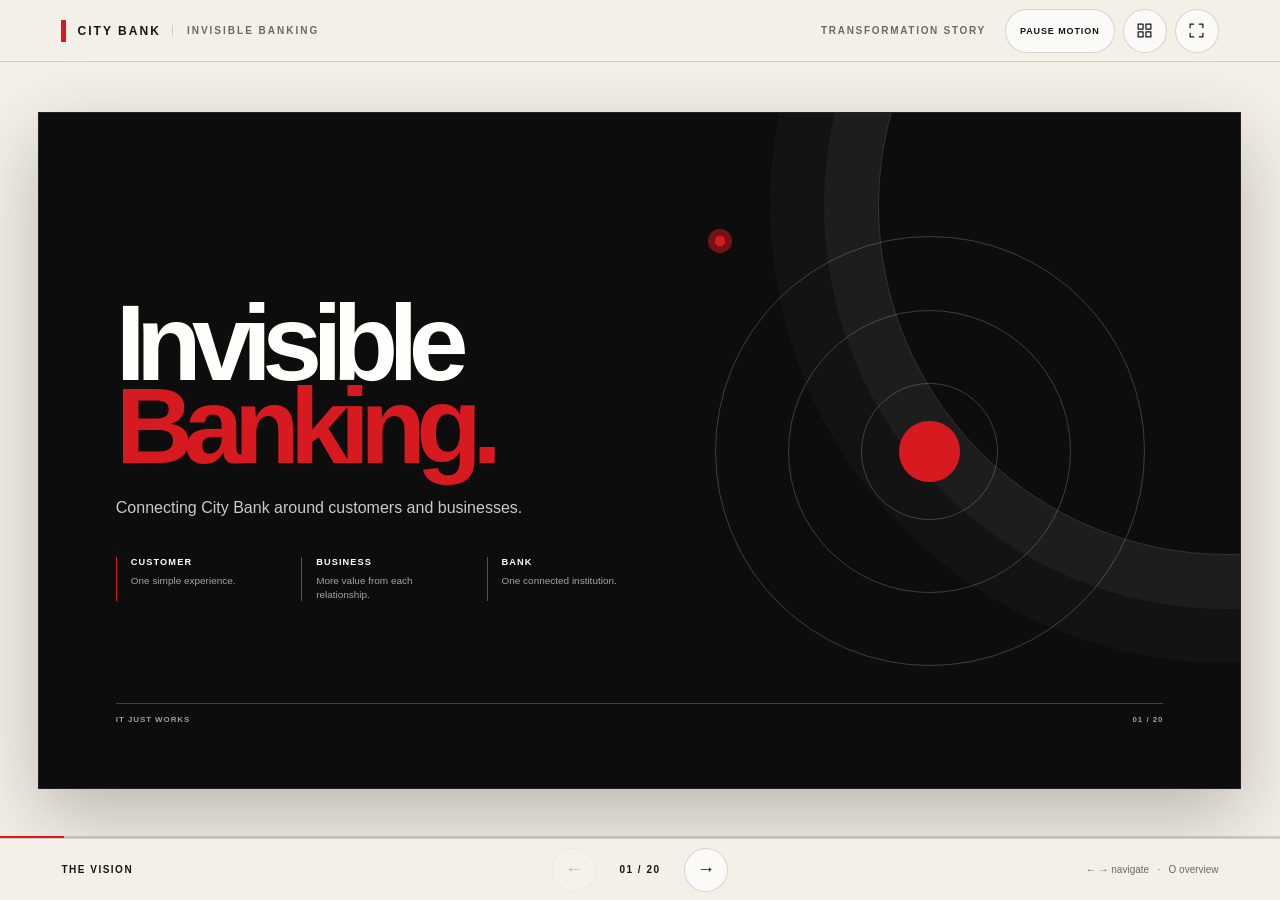
==== commit 6c4988ec: "Redesign V2 slide structure and transformation motion" ====
--- a/v2/standalone.html
+++ b/v2/standalone.html
@@ -7,286 +7,926 @@
   <meta name="description" content="City Bank Invisible Banking: a connected, intelligent and proactive transformation story.">
   <title>Invisible Banking | Editorial presentation</title>
   <style>
-    :root{--ink:#10151e;--ink2:#1c2531;--paper:#f4f2ec;--white:#fff;--red:#de343b;--red2:#ff6b67;--muted:#aeb8c2;--line:#ffffff20;--font:Manrope,Arial,sans-serif;--body:'DM Sans',Arial,sans-serif}
-    *{box-sizing:border-box}html,body{margin:0;width:100%;height:100%;overflow:hidden;background:#0a0d12;color:#fff;font-family:var(--body)}button{font:inherit}button:focus-visible,a:focus-visible{outline:3px solid #ff847f;outline-offset:3px}body::before{content:"";position:fixed;inset:0;background:radial-gradient(circle at 52% 26%,#263242 0%,#0b0f15 75%);pointer-events:none}
-    .app{position:relative;display:flex;flex-direction:column;height:100dvh;min-height:480px}.topbar{height:60px;flex:none;display:flex;align-items:center;justify-content:space-between;padding:0 clamp(18px,3vw,48px);border-bottom:1px solid #ffffff1b;background:#0b1017d9;backdrop-filter:blur(14px);z-index:10}.brand{display:flex;gap:14px;align-items:center;font:800 13px var(--font);letter-spacing:.18em;text-transform:uppercase;white-space:nowrap}.brandmark{width:27px;height:27px;background:var(--red);clip-path:polygon(50% 0,100% 50%,50% 100%,0 50%);transform:rotate(45deg);border-radius:4px}.brand small{font:600 10px var(--body);color:#91a0ad;letter-spacing:.2em;padding-left:14px;border-left:1px solid #596573}.top-actions{display:flex;align-items:center;gap:9px}.iconbtn{border:1px solid #ffffff2a;color:#eef1f3;background:#ffffff09;border-radius:8px;min-width:35px;height:35px;padding:0 11px;cursor:pointer;display:inline-flex;align-items:center;justify-content:center;gap:8px;transition:.2s}.iconbtn:hover,.iconbtn.active{background:#ffffff20;border-color:#ffffff58}.iconbtn svg{width:17px;height:17px;stroke:currentColor;fill:none;stroke-width:1.8;stroke-linecap:round;stroke-linejoin:round}.toplabel{font-size:11px;letter-spacing:.14em;color:#b6c0ca;text-transform:uppercase;margin-right:12px}.stage{flex:1;min-height:0;display:grid;place-items:center;padding:14px 24px 12px}.slide{position:relative;overflow:hidden;width:min(100%,calc((100dvh - 143px)*1.77778));aspect-ratio:16/9;max-height:calc(100dvh - 143px);background:#131b25;box-shadow:0 30px 70px #0009;border:1px solid #ffffff18;display:none}.slide.active{display:block}.slide.light{background:var(--paper);color:var(--ink)}.slide.red{background:#b9232d}.slide::before{content:"";position:absolute;inset:0;background-image:linear-gradient(90deg,#ffffff08 1px,transparent 1px),linear-gradient(#ffffff08 1px,transparent 1px);background-size:6.25% 11.11%;mask-image:linear-gradient(90deg,#0009,transparent 85%);pointer-events:none}.slide.light::before{background-image:linear-gradient(90deg,#25354a0a 1px,transparent 1px),linear-gradient(#25354a0a 1px,transparent 1px)}.slide::after{content:"";position:absolute;right:-12%;top:-35%;width:65%;height:130%;border:1px solid #ffffff0b;border-radius:50%;box-shadow:0 0 0 70px #ffffff05,0 0 0 140px #ffffff03;pointer-events:none}.slide.light::after{border-color:#202b3512;box-shadow:0 0 0 70px #25354a05,0 0 0 140px #25354a03}.slide>.inner{position:relative;z-index:2;height:100%;padding:clamp(26px,4.6vw,74px) clamp(28px,5.1vw,84px);display:flex;flex-direction:column}.eyebrow{display:flex;align-items:center;gap:12px;font:800 clamp(9px,.78vw,12px) var(--font);letter-spacing:.2em;text-transform:uppercase;color:#ff7777}.eyebrow:before{content:"";width:22px;height:2px;background:currentColor}.light .eyebrow{color:#c32b35}.title{font:700 clamp(28px,3.25vw,57px)/1.12 var(--font);letter-spacing:-.05em;margin:clamp(15px,2.1vw,30px) 0 0;max-width:950px}.title strong{color:#ff6366;font-weight:800}.light .title strong{color:#cb2634}.subtitle{font-size:clamp(13px,1.2vw,19px);line-height:1.48;color:#bbc6ce;max-width:780px;margin:clamp(12px,1.35vw,20px) 0 0}.light .subtitle{color:#52616c}.main{flex:1;min-height:0;margin-top:clamp(19px,2.5vw,40px);display:flex;flex-direction:column;justify-content:center}.footerline{display:flex;align-items:center;justify-content:space-between;margin-top:auto;padding-top:12px;color:#8e9ba7;font-size:clamp(9px,.7vw,11px);letter-spacing:.14em;text-transform:uppercase}.light .footerline{color:#687681}.slide-index{font-weight:700}.bottom{height:60px;flex:none;border-top:1px solid #ffffff1b;background:#0b1017e8;display:flex;align-items:center;justify-content:space-between;padding:0 clamp(18px,3vw,48px);gap:20px;z-index:10}.chapter{font:700 11px var(--font);letter-spacing:.15em;text-transform:uppercase;color:#a2aeb9;min-width:190px}.navgroup{display:flex;align-items:center;gap:12px}.nav{width:38px;height:38px;border:1px solid #ffffff29;border-radius:50%;background:transparent;color:#fff;cursor:pointer;font-size:19px}.nav:hover{background:#ffffff20}.nav:disabled{opacity:.25;cursor:default}.counter{font:700 12px var(--font);letter-spacing:.12em;color:#d8e0e5;min-width:64px;text-align:center}.progress{height:2px;position:absolute;bottom:60px;left:0;right:0;background:#ffffff18;z-index:11}.progress span{height:100%;background:var(--red);display:block;transition:width .3s}.hint{font-size:11px;color:#738392;min-width:190px;text-align:right}.grid{display:grid;gap:clamp(10px,1.5vw,24px)}.cols2{grid-template-columns:repeat(2,1fr)}.cols3{grid-template-columns:repeat(3,1fr)}.cols4{grid-template-columns:repeat(4,1fr)}.panel{position:relative;border:1px solid #ffffff27;background:#ffffff0b;border-radius:3px;padding:clamp(14px,1.55vw,25px);min-height:0}.light .panel{background:#fff;border-color:#d8dcd9;box-shadow:0 12px 35px #1725320c}.panel h3{font:800 clamp(12px,1.05vw,17px) var(--font);letter-spacing:-.02em;margin:0 0 11px}.panel p,.panel li{font-size:clamp(11px,.92vw,15px);line-height:1.5;color:#b9c4cc;margin:0}.light .panel p,.light .panel li{color:#52616c}.panel .num{font:800 clamp(21px,2vw,32px) var(--font);color:#ff6e70;display:block;margin-bottom:14px}.light .panel .num{color:#c82f39}.panel ul{padding-left:17px;margin:0}.panel li+li{margin-top:5px}.tag{display:inline-flex;align-items:center;gap:7px;font:700 clamp(9px,.7vw,11px) var(--font);letter-spacing:.12em;text-transform:uppercase;color:#ff7777}.light .tag{color:#c52b35}.bigline{font:800 clamp(23px,2.35vw,40px)/1.2 var(--font);letter-spacing:-.045em}.takeaway{margin-top:auto;border-top:1px solid #ffffff38;padding-top:clamp(10px,1vw,17px);font:700 clamp(12px,1.15vw,19px) var(--font);letter-spacing:-.025em}.light .takeaway{border-color:#1c2b3a39}.accent{color:#ff6c6d}.light .accent{color:#bf2733}.chiprow{display:flex;flex-wrap:wrap;gap:9px}.chip{border:1px solid #ffffff2b;background:#ffffff0a;border-radius:30px;padding:9px 13px;font:700 clamp(10px,.8vw,13px) var(--font)}.light .chip{border-color:#cbd2d1;background:#fff}.split{display:grid;grid-template-columns:1fr 1fr;gap:clamp(15px,2.5vw,40px);align-items:stretch;height:100%}.rule{border-top:1px solid #ffffff3b}.light .rule{border-color:#1c2b3a39}.diagram-center{display:grid;place-items:center;text-align:center;border:1px solid #ff777772;background:radial-gradient(circle,#de343b45,#de343b12 60%,transparent 75%);border-radius:50%;width:clamp(130px,17vw,260px);aspect-ratio:1;margin:auto;font:800 clamp(16px,1.65vw,27px) var(--font);letter-spacing:-.04em}.orbit{position:relative;display:grid;place-items:center;height:100%}.orbit .node{position:absolute;background:#182431;border:1px solid #ffffff43;border-radius:3px;padding:12px 16px;font:700 clamp(10px,.9vw,14px) var(--font);text-transform:uppercase;letter-spacing:.08em}.orbit .node:nth-child(2){top:2%;left:27%}.orbit .node:nth-child(3){right:2%;top:28%}.orbit .node:nth-child(4){right:12%;bottom:4%}.orbit .node:nth-child(5){left:0;bottom:17%}.orbit .node:nth-child(6){left:0;top:20%}.path{display:flex;align-items:stretch;gap:0}.path .step{flex:1;position:relative;border-top:2px solid #dd464f;padding:20px 16px 5px 0}.path .step:before{content:"";position:absolute;top:-7px;left:0;width:12px;height:12px;background:#e0444c;border-radius:50%}.path .step h3{font:800 clamp(14px,1.2vw,20px) var(--font);margin:0 0 9px}.path .step p{font-size:clamp(11px,.9vw,15px);line-height:1.43;color:#54636d;margin:0;max-width:170px}.darkpath .step p{color:#c1cad1}.path .step:last-child{border-top-color:transparent}.path .step:last-child:before{background:#fff;border:3px solid #df434c;top:-9px}.quote{font:700 clamp(22px,2.4vw,41px)/1.25 var(--font);letter-spacing:-.045em}.labelbox{border-left:2px solid #e24b51;padding-left:15px}.labelbox b{font:800 clamp(11px,.9vw,14px) var(--font);text-transform:uppercase;letter-spacing:.08em}.labelbox p{font-size:clamp(11px,.9vw,15px);line-height:1.45;color:#aebbc5;margin:6px 0 0}.light .labelbox p{color:#586775}.matrix{display:grid;grid-template-columns:1fr 1.5fr;border:1px solid #d9dedb;background:#fff}.matrix>div{padding:clamp(9px,1vw,16px);border-bottom:1px solid #d9dedb;font-size:clamp(10px,.85vw,14px);line-height:1.4}.matrix>div:nth-child(odd){font-weight:800;color:#bd2934;border-right:1px solid #d9dedb}.matrix>div:nth-last-child(-n+2){border-bottom:0}.matrix.dark{border-color:#ffffff3a;background:#ffffff08}.matrix.dark>div{border-color:#ffffff28}.matrix.dark>div:nth-child(odd){color:#ff7879}.prospect-layout{display:grid;grid-template-columns:repeat(2,1fr);gap:clamp(12px,1.3vw,22px);height:100%}.prospect{border:1px solid #ffffff30;background:#ffffff0b;padding:clamp(14px,1.4vw,24px);display:flex;flex-direction:column;cursor:pointer;text-align:left;color:inherit;position:relative;transition:.2s;min-width:0}.prospect:hover,.prospect:focus-visible{background:#ffffff17;border-color:#ff8987}.prospect .num{color:#fb7776;font:800 clamp(10px,.8vw,13px) var(--font);letter-spacing:.12em}.prospect h3{font:800 clamp(17px,1.55vw,26px)/1.18 var(--font);letter-spacing:-.04em;margin:10px 0}.prospect p{font-size:clamp(11px,.85vw,14px);line-height:1.45;color:#b9c6cd;margin:0}.prospect .more{font:700 clamp(9px,.75vw,12px) var(--font);color:#ff8987;text-transform:uppercase;letter-spacing:.12em;margin-top:auto;padding-top:13px}.light .prospect{border-color:#d5dad8;background:#fff;color:#14202b}.light .prospect:hover{border-color:#d33a42;background:#fff9f7}.light .prospect p{color:#52616b}.light .prospect .num,.light .prospect .more{color:#c82c37}.big-number{font:800 clamp(44px,6vw,100px)/1 var(--font);letter-spacing:-.09em;color:#e4474d}.divider{width:100%;height:1px;background:#ffffff30;margin:20px 0}.overlay{position:fixed;z-index:50;inset:0;background:#090e15ec;backdrop-filter:blur(20px);padding:clamp(18px,4vw,55px);display:none;overflow:auto}.overlay.open{display:block}.overlay-head{max-width:1200px;margin:0 auto 28px;display:flex;justify-content:space-between;align-items:flex-start;gap:20px}.overlay h2{font:800 clamp(25px,3vw,44px) var(--font);letter-spacing:-.05em;margin:0}.overlay p{color:#aebbca;line-height:1.5}.overview-grid{max-width:1200px;margin:auto;display:grid;grid-template-columns:repeat(auto-fill,minmax(210px,1fr));gap:12px}.thumb{height:150px;text-align:left;display:flex;flex-direction:column;justify-content:space-between;background:#192430;border:1px solid #ffffff25;color:white;padding:17px;cursor:pointer}.thumb:hover{border-color:#f66}.thumb span{color:#fb787a;font:800 11px var(--font);letter-spacing:.12em}.thumb strong{font:700 17px/1.24 var(--font);letter-spacing:-.04em}.thumb small{color:#9aa9b5;font:600 10px var(--font);text-transform:uppercase;letter-spacing:.1em}.detail{max-width:850px;margin:4vh auto;background:#f4f2ed;color:#14202b;padding:clamp(25px,4vw,60px);box-shadow:0 30px 90px #0008}.detail .kicker{font:800 11px var(--font);letter-spacing:.18em;color:#c9303b;text-transform:uppercase}.detail h2{font:800 clamp(27px,3vw,43px)/1.1 var(--font);margin:15px 0}.detail .lede{font-size:17px;color:#4d5c66;line-height:1.5;margin-bottom:27px}.detail-grid{display:grid;grid-template-columns:1fr 1fr;gap:17px}.detail-grid section{border-top:1px solid #bfc6c5;padding-top:13px}.detail-grid h3{font:800 11px var(--font);letter-spacing:.12em;color:#b62c38;text-transform:uppercase}.detail-grid p{font-size:14px;color:#344450;line-height:1.5}.close{border:0;background:#dc3640;color:white;width:37px;height:37px;border-radius:50%;font-size:23px;cursor:pointer;flex:none}.fine{font-size:11px!important;color:#71808c!important;margin-top:28px}.flowbars{display:flex;align-items:center;gap:10px}.flowbars span{flex:1;border:1px solid #ffffff38;padding:16px;text-align:center;font:700 clamp(10px,.85vw,14px) var(--font);position:relative}.flowbars span:not(:last-child):after{content:'→';position:absolute;right:-15px;color:#fa7476;z-index:2;font-size:19px;top:50%;transform:translateY(-50%)}.light .flowbars span{border-color:#c8d1cf;background:#fff}.light .flowbars span:not(:last-child):after{color:#c8333d}.first-hero{display:grid;grid-template-columns:1.1fr .9fr;align-items:center;gap:25px;height:100%}.first-hero .hero-title{font:800 clamp(55px,7vw,118px)/.96 var(--font);letter-spacing:-.09em;margin:8px 0 23px}.hero-copy{font:500 clamp(14px,1.4vw,23px) var(--font);color:#c3d0d7;max-width:600px}.hero-ring{position:relative;width:85%;aspect-ratio:1;margin:auto;border:1px solid #ffffff32;border-radius:50%;display:grid;place-items:center;background:radial-gradient(circle,#d938424d 0%,#d9384210 45%,transparent 67%);box-shadow:0 0 0 50px #ffffff08,0 0 0 100px #ffffff05}.hero-ring:before,.hero-ring:after{content:"";position:absolute;inset:19%;border:1px solid #ee687177;border-radius:50%}.hero-ring:after{inset:37%;background:#d8323d;box-shadow:0 0 45px #db36406b}.hero-ring .dot{position:absolute;width:11px;height:11px;background:#ff7778;border-radius:50%;z-index:2;box-shadow:0 0 17px #ed444b}.hero-ring .dot:nth-child(1){top:14%;left:26%}.hero-ring .dot:nth-child(2){right:3%;top:42%}.hero-ring .dot:nth-child(3){bottom:7%;left:35%}.hero-ring .dot:nth-child(4){left:8%;bottom:31%}.mini-note{font:600 clamp(10px,.8vw,13px) var(--body);color:#8fa0ae;line-height:1.45}.notebadge{position:absolute;right:clamp(28px,5vw,80px);top:clamp(26px,4.5vw,70px);font:800 clamp(9px,.75vw,11px) var(--font);letter-spacing:.14em;color:#fff;text-transform:uppercase;border:1px solid #ffffff55;padding:8px 10px}.light .notebadge{color:#bc2f3a;border-color:#ba9295}.chapterline{font:800 clamp(10px,.8vw,13px) var(--font);letter-spacing:.18em;text-transform:uppercase;color:#ff6e6f}.large-statement{font:800 clamp(27px,3.2vw,54px)/1.13 var(--font);letter-spacing:-.06em}.ghostword{position:absolute;right:2%;bottom:0;font:800 clamp(95px,17vw,280px)/.78 var(--font);letter-spacing:-.12em;color:#ffffff09;pointer-events:none}.light .ghostword{color:#15223209}.final-mark{font:800 clamp(48px,6vw,102px)/.96 var(--font);letter-spacing:-.085em;margin:0}.final-tag{font:700 clamp(23px,2.8vw,46px) var(--font);letter-spacing:-.05em;color:#ff7778;margin:14px 0 0}.small{font-size:clamp(10px,.82vw,13px);line-height:1.44}.text-list{display:grid;gap:10px}.text-list>div{border-bottom:1px solid #ffffff27;padding:5px 0 13px;display:flex;gap:14px;align-items:baseline;font-size:clamp(11px,.92vw,15px);line-height:1.35}.text-list b{color:#ff7778;min-width:125px;font:800 clamp(10px,.8vw,13px) var(--font);letter-spacing:.05em}.light .text-list>div{border-color:#1c293627}.light .text-list b{color:#c12c37}
-    @media(max-width:850px){.toplabel,.hint,.brand small{display:none}.stage{padding:8px}.slide{width:100%;max-height:none}.slide>.inner{padding:3.7% 5%}.title{font-size:clamp(19px,4.2vw,34px);margin-top:8px}.subtitle{font-size:clamp(9px,1.75vw,14px);margin-top:7px}.main{margin-top:10px}.panel{padding:9px}.panel h3{font-size:clamp(9px,1.5vw,13px);margin-bottom:5px}.panel p,.panel li{font-size:clamp(8px,1.32vw,11px)}.panel .num{font-size:16px;margin-bottom:6px}.eyebrow{font-size:8px}.takeaway{font-size:clamp(9px,1.8vw,14px);padding-top:5px}.footerline{font-size:7px;padding-top:4px}.chip{padding:4px 7px;font-size:8px}.path .step{padding:9px 5px 0 0}.path .step h3{font-size:10px;margin-bottom:3px}.path .step p{font-size:8px}.prospect{padding:10px}.prospect h3{font-size:clamp(12px,2.1vw,18px);margin:5px 0}.prospect p{font-size:clamp(8px,1.4vw,11px)}.prospect .more{font-size:8px;padding-top:4px}.notebadge{display:none}.matrix>div{font-size:8px;padding:5px}.labelbox p{font-size:9px}.labelbox b{font-size:9px}.bigline,.quote{font-size:clamp(15px,3vw,25px)}.small{font-size:8px}.text-list>div{font-size:9px;padding:3px 0 6px}.text-list b{font-size:8px;min-width:65px}.flowbars span{font-size:8px;padding:7px}.hero-copy{font-size:11px}.first-hero .hero-title{font-size:clamp(36px,7vw,60px)}.hero-ring{box-shadow:0 0 0 20px #ffffff08,0 0 0 40px #ffffff05}.bottom{height:48px}.progress{bottom:48px}.topbar{height:48px}.slide{max-height:calc(100dvh - 114px);width:min(100%,calc((100dvh - 114px)*1.77778))}.brand{font-size:10px}.brandmark{width:18px;height:18px}.chapter{font-size:9px;min-width:0}.nav{width:30px;height:30px}.counter{font-size:10px;min-width:52px}}
-    @media(max-width:560px){.app{min-height:0}.stage{align-items:start;overflow:auto;padding:10px}.slide{aspect-ratio:auto;width:100%;min-height:calc(100dvh - 128px);max-height:none}.slide>.inner{padding:25px 22px}.slide::after{display:none}.title{font-size:clamp(26px,7vw,37px);line-height:1.12;margin:13px 0 0}.subtitle{font-size:13px;margin:12px 0 0}.main{margin-top:24px;justify-content:flex-start;gap:15px}.grid,.split,.prospect-layout{gap:9px}.cols4{grid-template-columns:repeat(2,1fr)}.cols3{grid-template-columns:1fr}.panel{padding:13px}.panel h3{font-size:13px}.panel p,.panel li{font-size:12px}.panel .num{font-size:21px}.takeaway{font-size:15px;margin-top:16px;padding-top:13px}.footerline{font-size:9px;padding-top:18px}.chip{font-size:10px;padding:7px 9px}.split{grid-template-columns:1fr}.path{display:grid;grid-template-columns:repeat(2,1fr);gap:7px}.path .step{border:1px solid #d8dedc;padding:10px}.path .step:before{display:none}.path .step h3{font-size:12px}.path .step p{font-size:11px}.prospect-layout{grid-template-columns:1fr}.prospect{padding:15px}.prospect h3{font-size:18px}.prospect p{font-size:12px}.prospect .more{font-size:10px}.eyebrow{font-size:10px}.matrix>div{font-size:11px;padding:9px}.labelbox p{font-size:12px}.labelbox b{font-size:11px}.bigline,.quote{font-size:22px}.small{font-size:11px}.text-list>div{font-size:12px}.text-list b{font-size:10px;min-width:85px}.flowbars{flex-wrap:wrap}.flowbars span{min-width:40%;font-size:11px;padding:12px}.flowbars span:after{display:none}.first-hero{grid-template-columns:1fr}.first-hero .hero-title{font-size:clamp(55px,14vw,85px)}.hero-copy{font-size:15px}.hero-ring{max-width:210px}.orbit{height:270px}.diagram-center{width:145px}.orbit .node{font-size:9px;padding:7px}.overlay-head{margin-bottom:20px}.detail-grid{grid-template-columns:1fr}.top-actions .iconbtn{padding:0 7px;min-width:30px}}
-    @media(prefers-reduced-motion:reduce){*{scroll-behaviour:auto!important;transition:none!important}}
-  </style>
-  <style>
 :root {
-  --cb-paper:#f4f0e8; --cb-light:#fcfaf6; --cb-ink:#151515;
-  --cb-muted:#625f59; --cb-red:#d71920; --cb-deep:#b30d15;
-  --cb-white:#fffefb; --cb-rule:rgba(21,21,21,.17);
-  --cb-ease:cubic-bezier(.22,1,.36,1);
-}
-html,body { background:var(--cb-paper); color:var(--cb-ink); font-family:"Helvetica Neue",Helvetica,Arial,"Noto Sans Bengali",sans-serif; }
-body::before { display:none; }
-button { font-family:inherit; }
-button:focus-visible,a:focus-visible { outline:2px solid var(--cb-red); outline-offset:3px; }
-.skip-link { position:fixed; z-index:100; top:-100px; left:20px; padding:12px 18px; color:white; background:var(--cb-red); }
+  --paper:#f4f0e8;
+  --paper-light:#fcfaf6;
+  --ink:#151515;
+  --muted:#6d6964;
+  --red:#d71920;
+  --red-deep:#b30d15;
+  --white:#fffefb;
+  --rule:rgba(21,21,21,.16);
+  --rule-light:rgba(255,255,255,.22);
+  --ease:cubic-bezier(.22,1,.36,1);
+  --ui-h:62px;
+}
+
+* { box-sizing:border-box; }
+html,body { width:100%; height:100%; margin:0; overflow:hidden; }
+body { background:var(--paper); color:var(--ink); font-family:"Helvetica Neue",Helvetica,Arial,"Noto Sans Bengali",sans-serif; }
+button { font:inherit; }
+button:focus-visible,a:focus-visible { outline:2px solid var(--red); outline-offset:3px; }
+.skip-link { position:fixed; z-index:100; top:-100px; left:20px; padding:12px 18px; background:var(--red); color:white; }
 .skip-link:focus { top:10px; }
-.app { background:var(--cb-paper); }
-.topbar { height:62px; padding-inline:clamp(20px,4.8vw,80px); background:var(--cb-paper); border-color:var(--cb-rule); backdrop-filter:none; }
-.brand { color:var(--cb-ink); font-family:inherit; font-size:12px; letter-spacing:.17em; gap:11px; }
-.brandmark { width:5px; height:22px; border-radius:0; clip-path:none; transform:none; background:var(--cb-red); }
-.brand small { border-color:var(--cb-rule); color:var(--cb-muted); font:700 10px inherit; }
-.toplabel { color:var(--cb-muted); font-weight:700; }
-.iconbtn { min-height:44px; min-width:44px; border:1px solid var(--cb-rule); border-radius:999px; color:var(--cb-ink); background:var(--cb-light); }
-.iconbtn:hover,.iconbtn.active { border-color:var(--cb-red); color:var(--cb-red); background:var(--cb-light); }
-.motion-toggle { min-width:104px; padding-inline:13px; font-size:10px; font-weight:800; letter-spacing:.08em; text-transform:uppercase; }
-.stage { padding:clamp(10px,2.1vh,20px) clamp(12px,3vw,46px); }
-.slide,.slide.light { background:var(--cb-paper); color:var(--cb-ink); border:1px solid var(--cb-rule); box-shadow:0 19px 60px rgba(47,31,24,.09); }
-.slide { width:min(100%,calc((100dvh - 152px)*1.77778)); max-height:calc(100dvh - 152px); }
-.slide::before,.slide.light::before { display:none; }
-.slide::after,.slide.light::after { width:45%; height:110%; top:-38%; right:-12%; border-color:rgba(215,25,32,.11); box-shadow:0 0 0 48px rgba(215,25,32,.035),0 0 0 96px rgba(215,25,32,.025); animation:ring-breathe 8s ease-in-out infinite; }
-.slide.cinematic { background:#111; color:var(--cb-white); border-color:#222; }
-.slide.cinematic::after { border-color:rgba(255,255,255,.18); box-shadow:0 0 0 48px rgba(255,255,255,.055),0 0 0 96px rgba(255,255,255,.028); }
-.slide.red { background:var(--cb-red); color:var(--cb-white); border-color:var(--cb-red); }
-.slide.red::after { border-color:rgba(255,255,255,.24); box-shadow:0 0 0 48px rgba(255,255,255,.055),0 0 0 96px rgba(255,255,255,.035); }
-.slide>.inner { padding:clamp(27px,4.2vw,72px) clamp(31px,6.4vw,103px); }
-.eyebrow { font-family:inherit; color:var(--cb-red); font-size:clamp(9px,.7vw,11px); letter-spacing:.22em; }
-.eyebrow:before { width:28px; height:1px; }
-.cinematic .eyebrow,.red .eyebrow { color:#fff; }
-.title { max-width:1100px; font-family:inherit; font-weight:800; font-size:clamp(30px,3.7vw,62px); line-height:.99; letter-spacing:-.06em; margin-top:clamp(13px,1.7vw,26px); }
-.title strong,.light .title strong { color:var(--cb-red); font-weight:800; }
-.red .title strong { color:white; }
-.subtitle,.light .subtitle { color:var(--cb-muted); font-size:clamp(13px,1.12vw,18px); max-width:780px; line-height:1.46; }
-.cinematic .subtitle,.red .subtitle { color:rgba(255,255,255,.77); }
-.main { margin-top:clamp(17px,2vw,30px); }
-.footerline,.light .footerline { border-top:1px solid var(--cb-rule); padding-top:13px; color:var(--cb-muted); font-weight:700; letter-spacing:.12em; }
-.cinematic .footerline,.red .footerline { color:rgba(255,255,255,.7); border-color:rgba(255,255,255,.28); }
-.bottom { height:62px; padding-inline:clamp(20px,4.8vw,80px); background:var(--cb-paper); border-color:var(--cb-rule); }
-.chapter,.counter { color:var(--cb-ink); font-family:inherit; }
-.hint { color:var(--cb-muted); }
-.nav { width:44px; height:44px; border:1px solid var(--cb-rule); color:var(--cb-ink); background:var(--cb-light); }
-.nav:not(:disabled):hover { background:var(--cb-red); border-color:var(--cb-red); color:white; }
-.progress { bottom:62px; background:var(--cb-rule); }
-.progress span { background:var(--cb-red); }
-.panel,.light .panel { border:1px solid var(--cb-rule); border-radius:20px; background:rgba(255,255,255,.45); box-shadow:none; }
-.panel h3,.prospect h3,.path .step h3 { font-family:inherit; color:var(--cb-ink); }
-.panel p,.panel li,.light .panel p,.light .panel li,.labelbox p,.light .labelbox p,.path .step p,.darkpath .step p { color:var(--cb-muted); }
-.panel .num,.light .panel .num,.prospect .num,.light .prospect .num { color:var(--cb-red); }
-.tag,.light .tag { color:var(--cb-red); letter-spacing:.17em; }
-.chip,.light .chip { border-color:var(--cb-rule); background:transparent; color:var(--cb-ink); font-weight:700; }
-.takeaway,.light .takeaway { border-color:var(--cb-rule); font-family:inherit; }
-.accent,.light .accent { color:var(--cb-red); }
-.labelbox { border-left:1px solid var(--cb-red); }
-.labelbox b { color:var(--cb-ink); }
-.rule,.light .rule { border-color:var(--cb-rule); }
-.matrix,.matrix.dark { border:0; border-top:1px solid var(--cb-rule); background:transparent; }
-.matrix>div,.matrix.dark>div { border-color:var(--cb-rule); color:var(--cb-ink); }
-.matrix>div:nth-child(odd),.matrix.dark>div:nth-child(odd) { color:var(--cb-red); }
-.flowbars span,.light .flowbars span { border-color:var(--cb-rule); background:transparent; color:var(--cb-ink); }
-.flowbars span:not(:last-child):after,.light .flowbars span:not(:last-child):after { color:var(--cb-red); }
-.text-list>div,.light .text-list>div { border-color:var(--cb-rule); }
-.text-list b,.light .text-list b { color:var(--cb-red); }
-.quote { font-family:inherit; }
-.red .quote,.red .bigline,.red .labelbox b,.red .labelbox p,.red .flowbars span { color:white; }
-.red .flowbars span,.red .divider,.red .takeaway { border-color:rgba(255,255,255,.35); }
-.red .flowbars span:not(:last-child):after { color:white; }
-.red .final-tag { color:white; }
-.red .labelbox { border-color:#fff; }
-.prospect,.light .prospect { border:1px solid var(--cb-rule); border-radius:20px; background:rgba(255,255,255,.48); color:var(--cb-ink); padding:clamp(17px,1.8vw,30px); transition:background .25s,border-color .25s,transform .25s var(--cb-ease); }
-.prospect:hover,.light .prospect:hover { background:var(--cb-light); border-color:var(--cb-red); transform:translateY(-3px); }
-.prospect p,.light .prospect p { color:var(--cb-muted); }
-.prospect .more,.light .prospect .more { color:var(--cb-red); }
-.prospect h3 { font-size:clamp(16px,1.47vw,24px); margin:8px 0; }
-.prospect-layout { gap:clamp(12px,1.5vw,24px); }
-.path .step { border-color:var(--cb-rule); }
-.path .step:before { background:var(--cb-red); }
-.path .step:last-child:before { border-color:var(--cb-red); background:var(--cb-paper); }
-.orbit .node { background:var(--cb-light); border-color:var(--cb-rule); color:var(--cb-ink); border-radius:999px; box-shadow:none; }
-.diagram-center { background:var(--cb-red); color:white; border:0; box-shadow:0 0 0 22px rgba(215,25,32,.08),0 0 0 45px rgba(215,25,32,.045); }
-.first-hero .hero-title { font-family:inherit; font-size:clamp(54px,8.3vw,140px); line-height:.83; letter-spacing:-.082em; }
-.hero-copy { color:rgba(255,255,255,.77); font-family:inherit; }
-.cinematic .labelbox b { color:white; }
-.cinematic .labelbox p { color:rgba(255,255,255,.67); }
-.hero-ring { background:none; box-shadow:0 0 0 48px rgba(255,255,255,.055),0 0 0 96px rgba(255,255,255,.025); animation:ring-breathe 7s ease-in-out infinite; }
-.hero-ring:before,.hero-ring:after { border-color:rgba(255,255,255,.3); }
-.hero-ring:after { background:var(--cb-red); box-shadow:none; }
-.hero-ring .dot { background:var(--cb-red); box-shadow:0 0 0 7px rgba(215,25,32,.16); animation:node-pulse 4s ease-in-out infinite; }
-.hero-ring .dot:nth-child(2) { animation-delay:1s; }.hero-ring .dot:nth-child(3) { animation-delay:2s; }.hero-ring .dot:nth-child(4) { animation-delay:3s; }
-.overlay { background:rgba(21,21,21,.95); }
-.overlay h2,.overlay-head p { color:white; }
-.thumb { background:var(--cb-paper); border-color:var(--cb-rule); color:var(--cb-ink); border-radius:14px; }
-.thumb:hover { border-color:var(--cb-red); }
-.thumb span,.thumb small { color:var(--cb-red); }
-.detail { background:var(--cb-paper); color:var(--cb-ink); border-radius:20px; }
-.detail h2,.detail-grid p { color:var(--cb-ink); }.detail .lede { color:var(--cb-muted); }
-.close { background:var(--cb-red); width:44px; height:44px; }
-
-/* Motion diagrams express a causal step inside each prospective use case. */
-.mini-flow { display:flex; align-items:center; gap:9px; margin:clamp(12px,1.4vw,21px) 0 0; padding:10px 0; border-block:1px solid var(--cb-rule); white-space:nowrap; }
-.mini-flow span:not(.flow-track) { font-size:clamp(8px,.66vw,11px); font-weight:800; letter-spacing:.09em; text-transform:uppercase; color:var(--cb-muted); }
-.flow-track { position:relative; flex:1; height:1px; min-width:25px; background:var(--cb-rule); }
-.flow-track i { position:absolute; top:-3px; left:0; width:7px; height:7px; border-radius:50%; background:var(--cb-red); animation:travel 3.6s ease-in-out infinite; }
-.prospect:nth-child(2) .flow-track i { animation-delay:1.7s; }
-.slide[data-scene="2"] .chip { animation:chip-rise 6s ease-in-out infinite; }.slide[data-scene="2"] .chip:nth-child(3n+2) { animation-delay:1.4s; }.slide[data-scene="2"] .chip:nth-child(3n) { animation-delay:2.8s; }
-.slide[data-scene="3"] .panel,.slide[data-scene="4"] .panel,.slide[data-scene="9"] .panel,.slide[data-scene="12"] .panel,.slide[data-scene="13"] .panel,.slide[data-scene="14"] .panel { animation:card-signal 5s ease-in-out infinite; }
-.slide[data-scene="3"] .panel:nth-child(even),.slide[data-scene="4"] .panel:nth-child(even),.slide[data-scene="9"] .panel:nth-child(even),.slide[data-scene="12"] .panel:nth-child(even),.slide[data-scene="13"] .panel:nth-child(even),.slide[data-scene="14"] .panel:nth-child(even) { animation-delay:2.5s; }
-.slide[data-scene="5"] .diagram-center { animation:node-pulse 5s ease-in-out infinite; }
-.slide[data-scene="5"] .orbit .node { animation:card-signal 5s ease-in-out infinite; }.slide[data-scene="5"] .orbit .node:nth-child(3) { animation-delay:1s; }.slide[data-scene="5"] .orbit .node:nth-child(4) { animation-delay:2s; }.slide[data-scene="5"] .orbit .node:nth-child(5) { animation-delay:3s; }.slide[data-scene="5"] .orbit .node:nth-child(6) { animation-delay:4s; }
-.slide[data-scene="6"] .path .step:before,.slide[data-scene="7"] .path .step:before { animation:node-pulse 4.8s ease-in-out infinite; }
-.slide[data-scene="6"] .path .step:nth-child(2):before,.slide[data-scene="7"] .path .step:nth-child(2):before { animation-delay:1.2s; }.slide[data-scene="6"] .path .step:nth-child(3):before,.slide[data-scene="7"] .path .step:nth-child(3):before { animation-delay:2.4s; }.slide[data-scene="6"] .path .step:nth-child(4):before,.slide[data-scene="7"] .path .step:nth-child(4):before { animation-delay:3.6s; }
-.slide[data-scene="8"] .grid .panel { animation:card-signal 6s ease-in-out infinite; }.slide[data-scene="8"] .grid .panel:nth-child(2) { animation-delay:2s; }.slide[data-scene="8"] .grid .panel:nth-child(3) { animation-delay:4s; }
-.slide[data-scene="10"] .flowbars span,.slide[data-scene="20"] .flowbars span { animation:step-emphasis 6s ease-in-out infinite; }.slide[data-scene="10"] .flowbars span:nth-child(2),.slide[data-scene="20"] .flowbars span:nth-child(2) { animation-delay:1.5s; }.slide[data-scene="10"] .flowbars span:nth-child(3),.slide[data-scene="20"] .flowbars span:nth-child(3) { animation-delay:3s; }.slide[data-scene="10"] .flowbars span:nth-child(4) { animation-delay:4.5s; }
-.slide[data-scene="11"] .matrix>div:nth-last-child(-n+2) { animation:row-emphasis 6s ease-in-out infinite; }
-.slide[data-scene="15"] .quote { animation:quiet-reveal 6s ease-in-out infinite; }
-.slide[data-scene="20"] .final-mark { animation:quiet-reveal 6s ease-in-out infinite; }
-@keyframes ring-breathe { 50% { transform:scale(1.035); opacity:.78; } }
-@keyframes node-pulse { 0%,75%,100% { transform:scale(1); box-shadow:0 0 0 0 rgba(215,25,32,.2); } 15% { transform:scale(1.07); box-shadow:0 0 0 13px rgba(215,25,32,0); } }
-@keyframes travel { 0% { left:0; opacity:0; } 12% { opacity:1; } 80% { left:calc(100% - 7px); opacity:1; } 100% { left:calc(100% - 7px); opacity:0; } }
-@keyframes chip-rise { 0%,75%,100% { border-color:var(--cb-rule); background:transparent; } 15%,35% { border-color:var(--cb-red); background:rgba(215,25,32,.07); } }
-@keyframes card-signal { 0%,70%,100% { border-color:var(--cb-rule); } 20%,40% { border-color:rgba(215,25,32,.62); } }
-@keyframes step-emphasis { 0%,70%,100% { border-color:var(--cb-rule); } 15%,32% { border-color:var(--cb-red); } }
-@keyframes row-emphasis { 0%,60%,100% { background:transparent; } 15%,35% { background:rgba(215,25,32,.09); } }
-@keyframes quiet-reveal { 0%,100% { opacity:1; } 50% { opacity:.78; } }
-.motion-paused *, .motion-paused *::before,.motion-paused *::after { animation-play-state:paused !important; }
+
+.app { height:100dvh; min-height:520px; display:flex; flex-direction:column; background:var(--paper); }
+.topbar,.bottom { flex:none; height:var(--ui-h); display:flex; align-items:center; padding-inline:clamp(20px,4.8vw,80px); background:var(--paper); border-color:var(--rule); z-index:20; }
+.topbar { justify-content:space-between; border-bottom:1px solid var(--rule); }
+.bottom { justify-content:space-between; gap:20px; border-top:1px solid var(--rule); }
+.brand { display:flex; align-items:center; gap:11px; color:var(--ink); font-size:12px; font-weight:800; letter-spacing:.17em; text-transform:uppercase; white-space:nowrap; }
+.brand-rule { width:5px; height:22px; background:var(--red); }
+.brand small { padding-left:14px; border-left:1px solid var(--rule); color:var(--muted); font-size:10px; font-weight:700; letter-spacing:.2em; }
+.top-actions { display:flex; align-items:center; gap:8px; }
+.toplabel { margin-right:11px; color:var(--muted); font-size:10px; font-weight:800; letter-spacing:.17em; text-transform:uppercase; }
+.control,.nav { min-width:44px; height:44px; border:1px solid var(--rule); border-radius:999px; background:var(--paper-light); color:var(--ink); cursor:pointer; transition:border-color .22s,color .22s,background .22s,transform .22s var(--ease); }
+.control:hover,.nav:not(:disabled):hover { border-color:var(--red); background:var(--red); color:white; transform:translateY(-1px); }
+.icon-control { display:grid; place-items:center; }
+.icon-control svg { width:17px; height:17px; fill:none; stroke:currentColor; stroke-width:1.7; stroke-linecap:round; stroke-linejoin:round; }
+.motion-toggle { min-width:108px; padding-inline:14px; font-size:9px; font-weight:800; letter-spacing:.1em; text-transform:uppercase; }
+.nav { font-size:18px; }
+.nav:disabled { opacity:.25; cursor:default; }
+.chapter,.counter { color:var(--ink); font-size:10px; font-weight:800; letter-spacing:.15em; text-transform:uppercase; }
+.chapter,.hint { min-width:200px; }
+.hint { color:var(--muted); font-size:10px; text-align:right; }
+.navgroup { display:flex; align-items:center; gap:12px; }
+.counter { min-width:64px; text-align:center; }
+
+.stage { flex:1; min-height:0; display:grid; place-items:center; padding:clamp(10px,2.1vh,20px) clamp(12px,3vw,46px); perspective:1200px; }
+.slide { position:relative; width:min(100%,calc((100dvh - 152px)*1.77778)); max-height:calc(100dvh - 152px); aspect-ratio:16/9; overflow:hidden; border:1px solid var(--rule); box-shadow:0 19px 60px rgba(47,31,24,.09); isolation:isolate; container-type:inline-size; animation:scene-enter .72s var(--ease) both; }
+.slide.tone-paper { background:var(--paper); color:var(--ink); }
+.slide.tone-dark { background:#0d0d0d; color:var(--white); border-color:#222; box-shadow:0 28px 74px rgba(0,0,0,.24); }
+.slide.tone-red { background:var(--red); color:var(--white); border-color:var(--red); box-shadow:0 28px 74px rgba(89,0,3,.18); }
+.slide::after { content:""; position:absolute; z-index:-2; width:58%; aspect-ratio:1; right:-28%; top:-38%; border:1px solid rgba(215,25,32,.13); border-radius:50%; box-shadow:0 0 0 54px rgba(215,25,32,.035),0 0 0 108px rgba(215,25,32,.024); animation:ring-breathe 9s ease-in-out infinite; }
+.tone-dark::after,.tone-red::after { border-color:rgba(255,255,255,.16); box-shadow:0 0 0 54px rgba(255,255,255,.045),0 0 0 108px rgba(255,255,255,.025); }
+.slide-canvas { position:relative; z-index:2; height:100%; padding:clamp(25px,3.7vw,61px) clamp(38px,6vw,98px) clamp(24px,3.2vw,52px); display:flex; flex-direction:column; }
+.signal-rail { position:absolute; z-index:3; left:clamp(20px,2.8vw,44px); top:10%; bottom:10%; width:1px; background:var(--rule); overflow:visible; }
+.tone-dark .signal-rail,.tone-red .signal-rail { background:var(--rule-light); }
+.signal-rail::before { content:""; position:absolute; top:0; left:-2px; width:5px; height:24%; background:linear-gradient(180deg,transparent,var(--red),transparent); animation:rail-travel 4.8s var(--ease) infinite; }
+.tone-red .signal-rail::before { background:linear-gradient(180deg,transparent,#fff,transparent); }
+.signal-rail::after { content:"TRANSFORM"; position:absolute; left:-6px; bottom:-1px; color:var(--muted); font-size:7px; font-weight:800; letter-spacing:.19em; writing-mode:vertical-rl; transform:rotate(180deg); }
+.tone-dark .signal-rail::after,.tone-red .signal-rail::after { color:rgba(255,255,255,.48); }
+
+.scene-header { flex:none; max-width:92%; }
+.eyebrow { display:flex; align-items:center; gap:11px; color:var(--red); font-size:clamp(8px,.74vw,11px); font-weight:800; letter-spacing:.22em; text-transform:uppercase; }
+.eyebrow::before { content:""; width:30px; height:1px; background:currentColor; }
+.tone-dark .eyebrow,.tone-red .eyebrow { color:white; }
+.title { max-width:1040px; margin:clamp(12px,1.55vw,24px) 0 0; font-size:clamp(28px,3.55vw,60px); line-height:.98; font-weight:800; letter-spacing:-.058em; text-wrap:balance; }
+.title .accent { color:var(--red); }
+.tone-red .title .accent { color:white; }
+.subtitle { max-width:780px; margin:clamp(10px,1.2vw,18px) 0 0; color:var(--muted); font-size:clamp(12px,1vw,16px); line-height:1.44; }
+.tone-dark .subtitle,.tone-red .subtitle { color:rgba(255,255,255,.7); }
+.scene-body { flex:1; min-height:0; margin-top:clamp(15px,1.8vw,28px); display:flex; flex-direction:column; justify-content:center; }
+.scene-footer { flex:none; display:flex; justify-content:space-between; align-items:center; gap:20px; margin-top:auto; padding-top:11px; border-top:1px solid var(--rule); color:var(--muted); font-size:clamp(7px,.62vw,10px); font-weight:700; letter-spacing:.12em; text-transform:uppercase; }
+.tone-dark .scene-footer,.tone-red .scene-footer { border-color:var(--rule-light); color:rgba(255,255,255,.6); }
+.progress { position:absolute; z-index:30; left:0; right:0; bottom:var(--ui-h); height:2px; background:var(--rule); }
+.progress span { display:block; height:100%; width:0; background:var(--red); transition:width .52s var(--ease); }
+
+.micro { color:var(--red); font-size:clamp(8px,.7vw,11px); font-weight:800; letter-spacing:.17em; text-transform:uppercase; }
+.tone-dark .micro,.tone-red .micro { color:#fff; }
+.rule-top { border-top:1px solid var(--rule); }
+.tone-dark .rule-top,.tone-red .rule-top { border-color:var(--rule-light); }
+.quiet { color:var(--muted); }
+.tone-dark .quiet,.tone-red .quiet { color:rgba(255,255,255,.65); }
+.red-text { color:var(--red); }
+.tone-red .red-text { color:white; }
+
+/* 01 · Cover */
+.cover .slide-canvas { padding-block:clamp(35px,5vw,80px); }
+.cover .signal-rail { display:none; }
+.cover-grid { height:100%; display:grid; grid-template-columns:1.07fr .93fr; align-items:center; gap:4%; }
+.cover-title { margin:0; font-size:clamp(54px,8.4vw,142px); line-height:.78; font-weight:850; letter-spacing:-.09em; }
+.cover-title span { display:block; color:var(--red); }
+.cover-copy { max-width:560px; margin:clamp(20px,2.2vw,34px) 0 0; color:rgba(255,255,255,.78); font-size:clamp(14px,1.25vw,20px); line-height:1.35; }
+.cover-outcomes { display:grid; grid-template-columns:repeat(3,1fr); gap:18px; margin-top:clamp(25px,3vw,46px); }
+.cover-outcome { padding-left:14px; border-left:1px solid var(--red); }
+.cover-outcome b { display:block; font-size:clamp(9px,.72vw,12px); letter-spacing:.12em; text-transform:uppercase; }
+.cover-outcome span { display:block; margin-top:7px; color:rgba(255,255,255,.62); font-size:clamp(9px,.78vw,12px); line-height:1.35; }
+.cover-orbit { position:relative; width:min(37vw,430px); aspect-ratio:1; justify-self:center; }
+.cover-orbit .ring { position:absolute; border:1px solid rgba(255,255,255,.2); border-radius:50%; inset:0; animation:orbit-breathe 7s ease-in-out infinite; }
+.cover-orbit .ring:nth-child(2) { inset:17%; animation-delay:-1.5s; }
+.cover-orbit .ring:nth-child(3) { inset:34%; animation-delay:-3s; }
+.cover-orbit .core { position:absolute; inset:43%; border-radius:50%; background:var(--red); animation:core-pulse 4.6s ease-in-out infinite; }
+.cover-orbit .orbit-dot { position:absolute; width:10px; aspect-ratio:1; border-radius:50%; background:var(--red); box-shadow:0 0 0 7px rgba(215,25,32,.16); }
+.cover-orbit .orbit-dot:nth-of-type(1) { top:16%; left:26%; animation:node-pulse 5s ease-in-out infinite; }
+.cover-orbit .orbit-dot:nth-of-type(2) { top:43%; right:0; animation:node-pulse 5s 1.25s ease-in-out infinite; }
+.cover-orbit .orbit-dot:nth-of-type(3) { bottom:9%; left:37%; animation:node-pulse 5s 2.5s ease-in-out infinite; }
+.cover-orbit .orbit-dot:nth-of-type(4) { bottom:29%; left:7%; animation:node-pulse 5s 3.75s ease-in-out infinite; }
+
+/* 02 · Capability field */
+.capability-scene { display:grid; grid-template-columns:.86fr 1.14fr; gap:8%; align-items:center; height:100%; }
+.advantage-line { font-size:clamp(24px,2.6vw,43px); line-height:1.05; font-weight:800; letter-spacing:-.05em; }
+.advantage-line span { display:block; color:var(--red); }
+.capability-field { position:relative; min-height:270px; display:grid; grid-template-columns:repeat(4,1fr); align-content:center; gap:12px; }
+.capability-field::before { content:""; position:absolute; left:0; right:0; top:50%; height:1px; background:var(--rule); }
+.capability { position:relative; z-index:2; padding:13px 11px; border-block:1px solid var(--rule); background:var(--paper); text-align:center; font-size:clamp(9px,.75vw,12px); font-weight:750; animation:capability-align 7.2s var(--ease) infinite; }
+.capability:nth-child(2n) { animation-delay:-1.8s; }
+.capability:nth-child(3n) { animation-delay:-3.6s; }
+.capability.ai { grid-column:2/4; color:white; background:var(--red); border-color:var(--red); animation:ai-connect 5.5s var(--ease) infinite; }
+
+/* 03 · Overlap */
+.overlap-scene { display:grid; grid-template-columns:1fr .4fr 1fr; gap:2.5%; align-items:stretch; height:100%; }
+.service-lane { position:relative; padding:18px 20px; border-top:1px solid var(--rule); }
+.service-lane h3 { margin:8px 0 17px; font-size:clamp(20px,1.8vw,30px); letter-spacing:-.04em; }
+.service-lane ul { margin:0; padding:0; list-style:none; color:var(--muted); font-size:clamp(10px,.82vw,13px); line-height:1.7; }
+.service-lane::after { content:""; position:absolute; top:50%; width:28%; height:1px; background:var(--red); animation:lane-converge 4.5s var(--ease) infinite; }
+.service-lane.left::after { right:-15%; }
+.service-lane.right::after { left:-15%; }
+.overlap-core { align-self:center; justify-self:center; width:min(100%,112px); display:grid; place-items:center; aspect-ratio:1; border-radius:50%; background:var(--red); color:white; text-align:center; font-size:clamp(9px,.74vw,12px); font-weight:800; letter-spacing:.09em; text-transform:uppercase; animation:core-pulse 4.5s var(--ease) infinite; }
+
+/* 04 · Consequence */
+.consequence-scene { display:grid; grid-template-columns:1fr 1px 1fr; gap:5%; align-items:center; height:100%; }
+.consequence-divider { height:82%; background:var(--rule); position:relative; overflow:hidden; }
+.consequence-divider::after { content:""; position:absolute; inset:auto 0 100% 0; height:32%; background:var(--red); animation:vertical-scan 4.8s var(--ease) infinite; }
+.consequence { align-self:stretch; display:flex; flex-direction:column; justify-content:center; }
+.consequence-word { font-size:clamp(48px,7vw,116px); line-height:.8; font-weight:850; letter-spacing:-.085em; }
+.consequence:nth-child(3) .consequence-word { color:var(--red); }
+.consequence h3 { margin:22px 0 7px; font-size:clamp(14px,1.25vw,20px); text-transform:uppercase; letter-spacing:.08em; }
+.consequence p { max-width:360px; margin:0; color:var(--muted); font-size:clamp(10px,.86vw,14px); line-height:1.45; }
+
+/* 05 · Ecosystem */
+.ecosystem-scene { display:grid; grid-template-columns:.74fr 1.26fr; gap:5%; height:100%; align-items:center; }
+.ecosystem-copy { font-size:clamp(22px,2.35vw,40px); line-height:1.07; font-weight:800; letter-spacing:-.05em; }
+.ecosystem-map { position:relative; min-height:310px; display:grid; place-items:center; }
+.ecosystem-map::before,.ecosystem-map::after { content:""; position:absolute; border:1px solid rgba(215,25,32,.22); border-radius:50%; animation:ring-breathe 7s ease-in-out infinite; }
+.ecosystem-map::before { width:53%; aspect-ratio:1; }
+.ecosystem-map::after { width:79%; aspect-ratio:1; animation-delay:-2s; }
+.ecosystem-core { z-index:3; width:31%; aspect-ratio:1; display:grid; place-items:center; border-radius:50%; background:var(--red); color:white; text-align:center; font-size:clamp(12px,1.15vw,19px); font-weight:800; line-height:1.05; animation:core-pulse 5s ease-in-out infinite; }
+.ecosystem-node { position:absolute; z-index:4; min-width:112px; padding:10px 13px; border:1px solid var(--rule); border-radius:999px; background:var(--paper-light); text-align:center; font-size:clamp(8px,.68vw,11px); font-weight:800; letter-spacing:.08em; text-transform:uppercase; animation:node-signal 6s var(--ease) infinite; }
+.ecosystem-node:nth-of-type(2) { top:5%; left:40%; }
+.ecosystem-node:nth-of-type(3) { right:2%; top:43%; animation-delay:1.5s; }
+.ecosystem-node:nth-of-type(4) { bottom:4%; left:38%; animation-delay:3s; }
+.ecosystem-node:nth-of-type(5) { left:1%; top:43%; animation-delay:4.5s; }
+
+/* 06–07 · Journeys */
+.journey-scene { display:flex; flex-direction:column; justify-content:center; height:100%; }
+.journey-track { position:relative; display:grid; grid-template-columns:repeat(4,1fr); gap:0; }
+.journey-track::before { content:""; position:absolute; left:0; right:0; top:17px; height:1px; background:var(--rule); }
+.journey-track::after { content:""; position:absolute; left:0; top:14px; width:7px; height:7px; border-radius:50%; background:var(--red); animation:journey-travel 8s var(--ease) infinite; }
+.journey-step { position:relative; padding:43px 18px 0 0; }
+.journey-step::before { content:""; position:absolute; top:12px; left:0; width:11px; height:11px; border-radius:50%; background:var(--paper); border:2px solid var(--red); }
+.journey-step:nth-child(2) { animation:stage-focus 8s 2s ease-in-out infinite; }
+.journey-step:nth-child(3) { animation:stage-focus 8s 4s ease-in-out infinite; }
+.journey-step:nth-child(4) { animation:stage-focus 8s 6s ease-in-out infinite; }
+.journey-step .step-no { color:var(--red); font-size:9px; font-weight:800; letter-spacing:.15em; }
+.journey-step h3 { margin:9px 0 7px; font-size:clamp(16px,1.5vw,25px); letter-spacing:-.04em; }
+.journey-step p { max-width:175px; margin:0; color:var(--muted); font-size:clamp(9px,.76vw,12px); line-height:1.45; }
+.journey-close { margin-top:auto; padding-top:14px; border-top:1px solid var(--rule); font-size:clamp(14px,1.3vw,21px); font-weight:750; }
+.journey-close span { color:var(--red); }
+
+/* 08 · Network */
+.network-scene { display:grid; grid-template-columns:.72fr 1.28fr; gap:7%; height:100%; align-items:center; }
+.network-lead { font-size:clamp(22px,2.4vw,41px); line-height:1.06; font-weight:800; letter-spacing:-.052em; }
+.network-map { position:relative; min-height:300px; display:grid; place-items:center; }
+.network-hub { z-index:3; width:185px; padding:28px 20px; background:var(--ink); color:white; text-align:center; font-size:clamp(12px,1vw,16px); font-weight:800; }
+.network-node { position:absolute; z-index:4; width:135px; padding:13px 10px; border-block:1px solid var(--rule); background:var(--paper); text-align:center; font-size:clamp(9px,.75vw,12px); font-weight:800; animation:node-signal 6s var(--ease) infinite; }
+.network-node:nth-of-type(2) { top:3%; left:7%; }
+.network-node:nth-of-type(3) { right:4%; top:35%; animation-delay:2s; }
+.network-node:nth-of-type(4) { bottom:20%; left:11%; animation-delay:4s; }
+.network-link { position:absolute; z-index:1; left:50%; top:50%; width:39%; height:1px; transform-origin:left; background:var(--rule); overflow:hidden; }
+.network-link::after { content:""; position:absolute; inset:0; background:linear-gradient(90deg,transparent,var(--red),transparent); animation:link-flow 4s linear infinite; }
+.network-link.l1 { transform:rotate(-145deg); }
+.network-link.l2 { transform:rotate(-15deg); animation-delay:1.3s; }
+.network-link.l3 { transform:rotate(142deg); animation-delay:2.6s; }
+.capability-line { position:absolute; left:0; right:0; bottom:0; display:flex; flex-wrap:wrap; justify-content:center; gap:8px; }
+.capability-line span { padding:5px 8px; border:1px solid var(--rule); border-radius:999px; color:var(--muted); font-size:8px; font-weight:800; letter-spacing:.06em; }
+
+/* 09 · Gap */
+.gap-scene { display:grid; grid-template-columns:1fr .6fr 1fr; gap:4%; align-items:center; height:100%; }
+.mandate-stack { display:grid; gap:1px; border-block:1px solid var(--rule); }
+.mandate-row { display:flex; justify-content:space-between; gap:18px; padding:11px 0; border-bottom:1px solid var(--rule); font-size:clamp(9px,.78vw,12px); }
+.mandate-row:last-child { border-bottom:0; }
+.mandate-row b { color:var(--red); font-size:9px; letter-spacing:.1em; text-transform:uppercase; }
+.gap-space { position:relative; display:grid; place-items:center; height:77%; border-inline:1px solid var(--rule); }
+.gap-space::before { content:""; position:absolute; left:15%; right:15%; top:50%; height:1px; background:var(--red); transform:scaleX(.05); animation:bridge-grow 5.6s var(--ease) infinite; }
+.gap-label { z-index:2; padding:12px 9px; background:var(--paper); color:var(--red); text-align:center; font-size:clamp(9px,.78vw,12px); font-weight:800; letter-spacing:.12em; text-transform:uppercase; }
+.gap-callout { font-size:clamp(21px,2.3vw,39px); line-height:1.08; font-weight:800; letter-spacing:-.05em; }
+.gap-callout span { display:block; margin-top:15px; color:var(--muted); font-size:clamp(10px,.85vw,14px); line-height:1.45; font-weight:450; letter-spacing:0; }
+
+/* 10 · Role */
+.role-scene { display:grid; grid-template-columns:1.25fr .75fr; gap:6%; align-items:center; height:100%; }
+.role-process { position:relative; display:grid; grid-template-columns:repeat(4,1fr); }
+.role-process::before { content:""; position:absolute; left:4%; right:4%; top:26px; height:2px; background:var(--rule); }
+.role-process::after { content:""; position:absolute; left:4%; top:25px; width:9px; height:4px; background:var(--red); animation:role-travel 7s var(--ease) infinite; }
+.role-step { position:relative; padding:57px 12px 0 0; }
+.role-step::before { content:""; position:absolute; top:20px; left:0; width:13px; height:13px; border-radius:50%; background:var(--paper); border:2px solid var(--red); }
+.role-step b { display:block; font-size:clamp(15px,1.4vw,23px); letter-spacing:-.03em; }
+.role-step span { display:block; margin-top:7px; color:var(--muted); font-size:clamp(9px,.75vw,12px); line-height:1.4; }
+.role-domains { display:grid; gap:16px; }
+.role-domain { padding:16px 0; border-block:1px solid var(--rule); }
+.role-domain b { display:block; color:var(--red); font-size:11px; letter-spacing:.12em; text-transform:uppercase; }
+.role-domain p { margin:8px 0 0; color:var(--muted); font-size:clamp(9px,.78vw,13px); line-height:1.42; }
+
+/* 11 · Boundaries */
+.boundary-scene { display:grid; grid-template-columns:1fr 1fr; gap:5%; height:100%; }
+.boundary-list { align-self:center; border-top:1px solid var(--rule); }
+.boundary-row { display:grid; grid-template-columns:.72fr 1.28fr; gap:18px; padding:9px 0; border-bottom:1px solid var(--rule); font-size:clamp(9px,.76vw,12px); line-height:1.35; }
+.boundary-row b { color:var(--red); letter-spacing:.05em; }
+.boundary-bridge { position:relative; align-self:center; min-height:260px; display:grid; place-items:center; }
+.boundary-bridge::before { content:""; position:absolute; inset:8% 4%; border:1px solid var(--rule); border-radius:50%; animation:ring-breathe 6s ease-in-out infinite; }
+.boundary-bridge::after { content:""; position:absolute; left:12%; right:12%; top:50%; height:1px; background:linear-gradient(90deg,transparent,var(--red),transparent); animation:bridge-scan 4.6s ease-in-out infinite; }
+.bridge-copy { z-index:2; width:56%; aspect-ratio:1; display:grid; place-items:center; border-radius:50%; background:var(--red); color:white; padding:16px; text-align:center; font-size:clamp(11px,1vw,16px); font-weight:800; line-height:1.2; }
+
+/* 12 · Evidence */
+.evidence-scene { position:relative; height:100%; display:grid; grid-template-columns:repeat(4,1fr); gap:26px; align-items:center; }
+.evidence-scene::before { content:""; position:absolute; left:0; right:0; top:50%; height:1px; background:var(--rule); }
+.evidence-item { position:relative; z-index:2; min-height:125px; padding:17px 0; border-block:1px solid var(--rule); background:var(--paper); animation:evidence-focus 8s var(--ease) infinite; }
+.evidence-item:nth-child(2) { animation-delay:2s; }
+.evidence-item:nth-child(3) { animation-delay:4s; }
+.evidence-item:nth-child(4) { animation-delay:6s; }
+.evidence-item b { display:block; color:var(--red); font-size:9px; letter-spacing:.14em; text-transform:uppercase; }
+.evidence-item p { margin:13px 0 0; font-size:clamp(13px,1.05vw,17px); line-height:1.45; font-weight:750; }
+.evidence-item::after { content:""; position:absolute; top:50%; right:-18px; width:10px; height:10px; border-radius:50%; background:var(--red); transform:translateY(-50%); }
+
+/* 13 · Before/after */
+.shift-scene { display:grid; grid-template-columns:1fr 90px 1fr; gap:3%; align-items:center; height:100%; }
+.shift-column { align-self:stretch; padding:16px 0; border-block:1px solid var(--rule); }
+.shift-column h3 { margin:0 0 13px; color:var(--red); font-size:10px; letter-spacing:.15em; text-transform:uppercase; }
+.shift-item { padding:9px 0; border-bottom:1px solid var(--rule); color:var(--muted); font-size:clamp(10px,.82vw,13px); animation:shift-order 6.5s var(--ease) infinite; }
+.shift-column.today .shift-item:nth-child(2) { transform:translateX(10px); }
+.shift-column.today .shift-item:nth-child(3) { transform:translateX(-7px); }
+.shift-column.structured .shift-item { color:var(--ink); }
+.shift-column.structured .shift-item:nth-child(2) { animation-delay:1s; }
+.shift-column.structured .shift-item:nth-child(3) { animation-delay:2s; }
+.shift-column.structured .shift-item:nth-child(4) { animation-delay:3s; }
+.shift-column.structured .shift-item:nth-child(5) { animation-delay:4s; }
+.shift-transform { position:relative; height:70%; display:grid; place-items:center; }
+.shift-transform::before { content:""; position:absolute; top:0; bottom:0; left:50%; width:1px; background:var(--rule); }
+.shift-transform span { z-index:2; width:58px; aspect-ratio:1; display:grid; place-items:center; border-radius:50%; background:var(--red); color:white; font-size:8px; font-weight:800; letter-spacing:.08em; transform:rotate(-90deg); animation:core-pulse 5s ease-in-out infinite; }
+
+/* 14 · Outcomes */
+.outcome-scene { display:grid; grid-template-columns:repeat(3,1fr); gap:0; height:100%; align-items:center; }
+.outcome { position:relative; min-height:230px; padding:24px 28px 20px 0; border-top:1px solid var(--rule); border-bottom:1px solid var(--rule); }
+.outcome+.outcome { padding-left:28px; border-left:1px solid var(--rule); }
+.outcome-no { color:var(--red); font-size:clamp(40px,5vw,83px); line-height:.85; font-weight:850; letter-spacing:-.07em; opacity:.9; }
+.outcome h3 { margin:21px 0 8px; font-size:clamp(15px,1.35vw,22px); }
+.outcome p { margin:0; color:var(--muted); font-size:clamp(10px,.8vw,13px); line-height:1.45; }
+.outcome::after { content:""; position:absolute; left:0; right:100%; bottom:-1px; height:2px; background:var(--red); animation:outcome-underline 7.5s var(--ease) infinite; }
+.outcome:nth-child(2)::after { animation-delay:2.5s; }
+.outcome:nth-child(3)::after { animation-delay:5s; }
+
+/* 15 · Reveal */
+.reveal-scene { max-width:900px; margin:auto 0; }
+.reveal-quote { margin:0; font-size:clamp(24px,2.7vw,45px); line-height:1.17; font-weight:750; letter-spacing:-.05em; text-wrap:balance; }
+.reveal-rule { position:relative; height:1px; margin:clamp(22px,2.4vw,38px) 0; background:var(--rule-light); overflow:hidden; }
+.reveal-rule::after { content:""; position:absolute; inset:0 100% 0 0; background:white; animation:reveal-line 5.8s var(--ease) infinite; }
+.reveal-close { margin:0; font-size:clamp(20px,2.1vw,35px); font-weight:800; letter-spacing:-.04em; }
+.reveal-word { position:absolute; right:-2%; bottom:-8%; color:rgba(255,255,255,.07); font-size:clamp(90px,17vw,270px); line-height:.8; font-weight:850; letter-spacing:-.09em; text-transform:uppercase; animation:ghost-shift 8s ease-in-out infinite; }
+
+/* 16–19 · Prospects */
+.prospect-scene { display:grid; grid-template-columns:1fr 1fr; gap:clamp(15px,2vw,28px); height:100%; }
+.prospect-card { position:relative; display:flex; flex-direction:column; min-width:0; padding:clamp(15px,1.65vw,27px); border:1px solid var(--rule); border-radius:20px; background:rgba(255,255,255,.38); color:var(--ink); text-align:left; cursor:pointer; overflow:hidden; transition:transform .28s var(--ease),border-color .28s,background .28s; }
+.tone-dark .prospect-card { border-color:var(--rule-light); background:rgba(255,255,255,.055); color:white; }
+.prospect-card:hover { transform:translateY(-4px); border-color:var(--red); background:var(--paper-light); }
+.tone-dark .prospect-card:hover { background:rgba(255,255,255,.09); border-color:white; }
+.prospect-card::before { content:""; position:absolute; left:0; top:0; bottom:0; width:3px; background:var(--red); transform:scaleY(.08); transform-origin:top; animation:prospect-scan 7s var(--ease) infinite; }
+.prospect-card:nth-child(2)::before { animation-delay:3.5s; }
+.prospect-number { color:var(--red); font-size:clamp(8px,.68vw,11px); font-weight:800; letter-spacing:.14em; }
+.tone-dark .prospect-number { color:#ff777c; }
+.prospect-card h3 { margin:10px 0 7px; font-size:clamp(17px,1.55vw,26px); line-height:1.12; letter-spacing:-.045em; }
+.prospect-card>p { margin:0; color:var(--muted); font-size:clamp(9px,.74vw,12px); line-height:1.45; }
+.tone-dark .prospect-card>p { color:rgba(255,255,255,.65); }
+.causal-flow { display:grid; grid-template-columns:auto 1fr auto; align-items:center; gap:10px; margin-top:auto; padding-top:15px; }
+.causal-flow span { color:var(--muted); font-size:clamp(7px,.58vw,9px); font-weight:800; letter-spacing:.08em; text-transform:uppercase; }
+.tone-dark .causal-flow span { color:rgba(255,255,255,.6); }
+.flow-line { position:relative; height:1px; background:var(--rule); overflow:visible; }
+.tone-dark .flow-line { background:var(--rule-light); }
+.flow-line i { position:absolute; top:-3px; left:0; width:7px; height:7px; border-radius:50%; background:var(--red); animation:signal-travel 3.8s var(--ease) infinite; }
+.prospect-card:nth-child(2) .flow-line i { animation-delay:1.9s; }
+.explore { margin-top:13px; color:var(--red); font-size:8px; font-weight:800; letter-spacing:.14em; text-transform:uppercase; }
+.tone-dark .explore { color:#ff777c; }
+.prospect-takeaway { margin-top:13px; padding-top:11px; border-top:1px solid var(--rule); font-size:clamp(12px,1.05vw,17px); font-weight:750; }
+.tone-dark .prospect-takeaway { border-color:var(--rule-light); }
+
+/* 20 · Conclusion */
+.conclusion-scene { display:grid; grid-template-columns:.82fr 1.18fr; gap:7%; height:100%; align-items:center; }
+.final-lockup h2 { margin:0; font-size:clamp(48px,6.7vw,112px); line-height:.82; font-weight:850; letter-spacing:-.085em; }
+.final-lockup p { margin:14px 0 0; font-size:clamp(22px,2.45vw,42px); font-weight:750; letter-spacing:-.05em; }
+.final-cycle { display:grid; gap:0; border-block:1px solid var(--rule-light); }
+.final-step { position:relative; display:grid; grid-template-columns:84px 1fr; gap:18px; align-items:center; padding:13px 0; border-bottom:1px solid var(--rule-light); }
+.final-step:last-child { border-bottom:0; }
+.final-step b { font-size:9px; letter-spacing:.14em; text-transform:uppercase; }
+.final-step span { font-size:clamp(13px,1.18vw,19px); font-weight:750; }
+.final-step::after { content:""; position:absolute; left:0; bottom:-1px; width:0; height:2px; background:white; animation:final-sequence 7.2s var(--ease) infinite; }
+.final-step:nth-child(2)::after { animation-delay:2.4s; }
+.final-step:nth-child(3)::after { animation-delay:4.8s; }
+.audience-row { display:grid; grid-template-columns:repeat(3,1fr); gap:16px; margin-top:22px; }
+.audience-row div { padding-left:11px; border-left:1px solid white; }
+.audience-row b { display:block; font-size:8px; letter-spacing:.13em; text-transform:uppercase; }
+.audience-row span { display:block; margin-top:5px; color:rgba(255,255,255,.67); font-size:clamp(8px,.65vw,10px); line-height:1.35; }
+
+/* Overlays */
+.overlay { position:fixed; z-index:60; inset:0; display:none; overflow:auto; padding:clamp(22px,4vw,60px); background:rgba(21,21,21,.96); backdrop-filter:blur(18px); }
+.overlay.open { display:block; animation:overlay-in .35s var(--ease) both; }
+.overlay-head { max-width:1240px; margin:0 auto 28px; display:flex; justify-content:space-between; align-items:flex-start; gap:20px; color:white; }
+.overlay-head h2 { margin:5px 0 0; font-size:clamp(28px,3vw,46px); letter-spacing:-.05em; }
+.overlay-kicker { margin:0; color:#ff777c; font-size:10px; font-weight:800; letter-spacing:.16em; text-transform:uppercase; }
+.close { flex:none; width:44px; height:44px; border:0; border-radius:50%; background:var(--red); color:white; font-size:24px; cursor:pointer; }
+.overview-grid { max-width:1240px; margin:auto; display:grid; grid-template-columns:repeat(auto-fill,minmax(215px,1fr)); gap:12px; }
+.thumb { min-height:148px; padding:18px; display:flex; flex-direction:column; justify-content:space-between; border:1px solid rgba(255,255,255,.18); border-radius:14px; background:var(--paper); color:var(--ink); text-align:left; cursor:pointer; transition:transform .25s var(--ease),border-color .25s; }
+.thumb:hover { transform:translateY(-3px); border-color:var(--red); }
+.thumb span,.thumb small { color:var(--red); font-size:9px; font-weight:800; letter-spacing:.12em; text-transform:uppercase; }
+.thumb strong { font-size:17px; line-height:1.18; letter-spacing:-.035em; }
+.detail-shell { position:relative; max-width:920px; margin:3vh auto; padding:clamp(30px,5vw,68px); border-radius:22px; background:var(--paper); color:var(--ink); box-shadow:0 30px 90px rgba(0,0,0,.45); }
+.detail-close { position:absolute; top:22px; right:22px; }
+.detail-kicker { color:var(--red); font-size:10px; font-weight:800; letter-spacing:.17em; text-transform:uppercase; }
+.detail-shell h2 { max-width:760px; margin:15px 0; padding-right:40px; font-size:clamp(30px,3vw,48px); line-height:1.04; letter-spacing:-.055em; }
+.detail-lede { max-width:720px; color:var(--muted); font-size:17px; line-height:1.48; }
+.detail-grid { display:grid; grid-template-columns:1fr 1fr; gap:20px; margin-top:30px; }
+.detail-grid section { padding-top:13px; border-top:1px solid var(--rule); }
+.detail-grid h3 { margin:0 0 7px; color:var(--red); font-size:9px; letter-spacing:.14em; text-transform:uppercase; }
+.detail-grid p { margin:0; font-size:14px; line-height:1.5; }
+.detail-fine { margin:28px 0 0; color:var(--muted); font-size:11px; line-height:1.45; }
+
+/* Motion */
+@keyframes scene-enter { from { opacity:0; transform:translateX(28px) rotateY(-1.5deg); } to { opacity:1; transform:none; } }
+@keyframes overlay-in { from { opacity:0; } to { opacity:1; } }
+@keyframes ring-breathe { 50% { transform:scale(1.035); opacity:.76; } }
+@keyframes orbit-breathe { 50% { transform:scale(.965); opacity:.7; } }
+@keyframes core-pulse { 0%,70%,100% { transform:scale(1); } 18%,34% { transform:scale(1.06); } }
+@keyframes node-pulse { 0%,76%,100% { transform:scale(1); box-shadow:0 0 0 0 rgba(215,25,32,.22); } 18% { transform:scale(1.12); box-shadow:0 0 0 14px rgba(215,25,32,0); } }
+@keyframes rail-travel { 0% { top:-20%; opacity:0; } 15% { opacity:1; } 78% { opacity:1; } 100% { top:96%; opacity:0; } }
+@keyframes capability-align { 0%,72%,100% { transform:translateY(0); border-color:var(--rule); } 18%,36% { transform:translateY(-5px); border-color:rgba(215,25,32,.62); } }
+@keyframes ai-connect { 0%,100% { box-shadow:0 0 0 0 rgba(215,25,32,.15); } 40% { box-shadow:0 0 0 15px rgba(215,25,32,0); } }
+@keyframes lane-converge { 0%,100% { transform:scaleX(.25); opacity:.25; } 38%,62% { transform:scaleX(1); opacity:1; } }
+@keyframes vertical-scan { 0% { top:-34%; } 100% { top:110%; } }
+@keyframes node-signal { 0%,68%,100% { border-color:var(--rule); color:var(--ink); } 16%,34% { border-color:var(--red); color:var(--red); } }
+@keyframes journey-travel { 0% { left:0; opacity:0; } 8% { opacity:1; } 88% { left:calc(100% - 7px); opacity:1; } 100% { left:calc(100% - 7px); opacity:0; } }
+@keyframes stage-focus { 0%,72%,100% { transform:translateY(0); } 15%,30% { transform:translateY(-5px); } }
+@keyframes link-flow { from { transform:translateX(-100%); } to { transform:translateX(100%); } }
+@keyframes bridge-grow { 0%,100% { transform:scaleX(.05); opacity:.2; } 35%,68% { transform:scaleX(1); opacity:1; } }
+@keyframes bridge-scan { 0%,100% { transform:scaleX(.15); opacity:.2; } 50% { transform:scaleX(1); opacity:1; } }
+@keyframes role-travel { 0% { left:4%; opacity:0; } 10% { opacity:1; } 90% { opacity:1; } 100% { left:94%; opacity:0; } }
+@keyframes evidence-focus { 0%,72%,100% { border-color:var(--rule); transform:translateY(0); } 16%,34% { border-color:var(--red); transform:translateY(-6px); } }
+@keyframes shift-order { 0%,70%,100% { border-color:var(--rule); } 18%,35% { border-color:var(--red); } }
+@keyframes outcome-underline { 0%,100% { right:100%; } 18%,36% { right:0; } 54% { right:0; left:100%; } 55% { left:0; right:100%; } }
+@keyframes reveal-line { 0%,100% { right:100%; } 35%,70% { right:0; } }
+@keyframes ghost-shift { 50% { transform:translateX(-2.5%); } }
+@keyframes prospect-scan { 0%,100% { transform:scaleY(.08); } 28%,54% { transform:scaleY(1); } }
+@keyframes signal-travel { 0% { left:0; opacity:0; } 12% { opacity:1; } 82% { left:calc(100% - 7px); opacity:1; } 100% { left:calc(100% - 7px); opacity:0; } }
+@keyframes final-sequence { 0%,100% { width:0; } 18%,36% { width:100%; } 52% { width:0; left:100%; } 53% { left:0; } }
+
+::view-transition-old(root) { animation:.32s var(--ease) both vt-old; }
+::view-transition-new(root) { animation:.55s var(--ease) both vt-new; }
+@keyframes vt-old { to { opacity:0; transform:translateX(-18px); } }
+@keyframes vt-new { from { opacity:0; transform:translateX(26px); } }
+
+.motion-paused *, .motion-paused *::before, .motion-paused *::after,
+.tab-hidden *, .tab-hidden *::before, .tab-hidden *::after { animation-play-state:paused !important; }
 
 @media (max-width:900px) {
-  .topbar { height:54px; }.bottom { height:54px; }.progress { bottom:54px; }
+  :root { --ui-h:54px; }
+  .topbar,.bottom { padding-inline:18px; }
   .slide { width:min(100%,calc((100dvh - 130px)*1.77778)); max-height:calc(100dvh - 130px); }
-  .slide>.inner { padding:3.7% 5%; }
-  .title { font-size:clamp(23px,4.3vw,39px); }
-  .panel { border-radius:14px; }
-  .prospect { border-radius:14px; }
-  .motion-toggle { min-width:80px; }
-}
+  .slide-canvas { padding:3.5% 5.8%; }
+  .signal-rail { left:2.6%; }
+  .title { font-size:clamp(22px,4.25vw,39px); }
+  .subtitle { font-size:clamp(9px,1.45vw,13px); }
+  .motion-toggle { min-width:78px; }
+  .capability-field,.network-map,.ecosystem-map { min-height:220px; }
+  .prospect-card { border-radius:14px; }
+}
+
 @media (max-width:600px) {
-  .topbar { padding-inline:16px; }.brand small,.toplabel { display:none; }
-  .top-actions { gap:5px; }.iconbtn { min-width:40px; min-height:40px; height:40px; }
-  .motion-toggle { min-width:55px; font-size:9px; padding:0 8px; }
-  .stage { padding:9px; overflow:auto; align-items:start; }
-  .slide { width:100%; max-height:none; min-height:calc(100dvh - 127px); aspect-ratio:auto; }
-  .slide>.inner { padding:25px 22px; }
-  .slide::after { display:none; }
-  .title { font-size:clamp(29px,8vw,42px); line-height:1.04; }
+  :root { --ui-h:54px; }
+  html,body { overflow:auto; }
+  .app { min-height:100dvh; }
+  .toplabel,.brand small,.hint { display:none; }
+  .top-actions { gap:5px; }
+  .control { min-width:40px; height:40px; }
+  .motion-toggle { min-width:55px; padding-inline:8px; font-size:8px; }
+  .stage { align-items:start; overflow:auto; padding:9px; }
+  .slide { width:100%; max-height:none; min-height:calc(100dvh - 127px); aspect-ratio:auto; container-type:normal; }
+  .slide-canvas { min-height:calc(100dvh - 127px); padding:28px 24px; }
+  .signal-rail,.slide::after { display:none; }
+  .scene-header { max-width:100%; }
+  .title { font-size:clamp(29px,8vw,42px); line-height:1.02; }
   .subtitle { font-size:13px; }
-  .main { margin-top:22px; gap:14px; }
-  .panel { padding:16px; }.panel h3 { font-size:15px; }.panel p,.panel li { font-size:12px; }
-  .cols4 { grid-template-columns:repeat(2,1fr); }.cols3 { grid-template-columns:1fr; }
-  .prospect-layout { grid-template-columns:1fr; }.prospect { padding:18px; }.prospect h3 { font-size:19px; }.prospect p { font-size:12px; }
-  .mini-flow span:not(.flow-track) { font-size:9px; }
-  .path { grid-template-columns:repeat(2,1fr); }.path .step { border:1px solid var(--cb-rule); padding:14px; }.path .step:before { display:none; }
-  .orbit { height:260px; }.orbit .node { font-size:9px; padding:7px; }
-  .diagram-center { width:135px; }
-  .matrix>div { padding:9px; font-size:11px; }
-  .first-hero { grid-template-columns:1fr; }.first-hero .hero-title { font-size:clamp(56px,16vw,90px); }.hero-ring { display:none; }
-  .red .quote { font-size:24px; }.red .bigline { font-size:23px; }
-  .bottom { padding-inline:16px; }.nav { width:40px; height:40px; }
-}
+  .scene-body { margin-top:24px; justify-content:flex-start; }
+  .scene-footer { margin-top:24px; font-size:8px; }
+  .chapter { min-width:0; }
+  .cover-grid,.capability-scene,.ecosystem-scene,.network-scene,.role-scene,.boundary-scene,.conclusion-scene { grid-template-columns:1fr; }
+  .cover-title { font-size:clamp(58px,17vw,90px); }
+  .cover-orbit { display:none; }
+  .cover-outcomes { gap:8px; }
+  .cover-copy { font-size:15px; }
+  .capability-field { grid-template-columns:repeat(2,1fr); min-height:0; }
+  .capability.ai { grid-column:1/3; }
+  .overlap-scene { grid-template-columns:1fr; }
+  .overlap-core { width:100px; justify-self:center; }
+  .service-lane::after { display:none; }
+  .consequence-scene { grid-template-columns:1fr; gap:18px; }
+  .consequence-divider { display:none; }
+  .consequence-word { font-size:64px; }
+  .ecosystem-map,.network-map { min-height:300px; }
+  .journey-track { grid-template-columns:1fr 1fr; gap:9px; }
+  .journey-track::before,.journey-track::after { display:none; }
+  .journey-step { padding:14px; border:1px solid var(--rule); }
+  .journey-step::before { display:none; }
+  .gap-scene { grid-template-columns:1fr; }
+  .gap-space { height:90px; }
+  .role-process { grid-template-columns:1fr 1fr; gap:10px; }
+  .role-process::before,.role-process::after { display:none; }
+  .role-step { padding:14px; border:1px solid var(--rule); }
+  .role-step::before { display:none; }
+  .boundary-bridge { min-height:210px; }
+  .evidence-scene { grid-template-columns:1fr 1fr; gap:9px; }
+  .evidence-scene::before,.evidence-item::after { display:none; }
+  .evidence-item { padding:14px; border:1px solid var(--rule); }
+  .shift-scene { grid-template-columns:1fr; }
+  .shift-transform { height:64px; }
+  .shift-transform::before { top:50%; bottom:auto; left:0; right:0; width:auto; height:1px; }
+  .shift-transform span { transform:none; }
+  .outcome-scene { grid-template-columns:1fr; gap:9px; }
+  .outcome { min-height:0; padding:16px 0; }
+  .outcome+.outcome { padding-left:0; border-left:0; }
+  .outcome-no { font-size:48px; }
+  .prospect-scene { grid-template-columns:1fr; }
+  .prospect-card { min-height:230px; }
+  .audience-row { grid-template-columns:1fr; }
+  .detail-grid { grid-template-columns:1fr; }
+}
+
 @media (prefers-reduced-motion:reduce) {
   *,*::before,*::after { animation-duration:.01ms !important; animation-iteration-count:1 !important; transition-duration:.01ms !important; }
 }
 
-</style>
+  </style>
 </head>
 <body>
-<a class="skip-link" href="#stage">Skip to presentation</a>
-<div class="app" id="app">
-  <header class="topbar"><div class="brand"><span class="brandmark" aria-hidden="true"></span><span>City Bank</span><small>Invisible Banking</small></div><div class="top-actions"><span class="toplabel">Transformation story</span><button class="iconbtn" id="overviewBtn" title="Slide overview (O)" aria-label="Open slide overview"><svg viewBox="0 0 24 24"><rect x="3" y="3" width="7" height="7"/><rect x="14" y="3" width="7" height="7"/><rect x="3" y="14" width="7" height="7"/><rect x="14" y="14" width="7" height="7"/></svg></button><button class="iconbtn" id="fullBtn" title="Full screen (F)" aria-label="Toggle full screen"><svg viewBox="0 0 24 24"><path d="M8 3H3v5M16 3h5v5M3 16v5h5M21 16v5h-5"/></svg></button></div></header>
-  <main class="stage" id="stage" aria-live="polite"></main>
-  <div class="progress" aria-hidden="true"><span id="progress"></span></div>
-  <footer class="bottom"><div class="chapter" id="chapter"></div><div class="navgroup"><button class="nav" id="prev" aria-label="Previous slide">←</button><div class="counter" id="counter"></div><button class="nav" id="next" aria-label="Next slide">→</button></div><div class="hint">← → navigate &nbsp; · &nbsp; O overview</div></footer>
-</div>
-<div class="overlay" id="overview" role="dialog" aria-modal="true" aria-label="Slide overview"><div class="overlay-head"><div><h2>The story at a glance</h2><p>Select a slide to jump into the presentation.</p></div><button class="close" data-close aria-label="Close overview">×</button></div><div class="overview-grid" id="overviewGrid"></div></div>
-<div class="overlay" id="detail" role="dialog" aria-modal="true" aria-label="Prospect details"><div class="overlay-head" style="max-width:850px"><span></span><button class="close" data-close aria-label="Close details">×</button></div><div class="detail" id="detailContent"></div></div>
-<script>
-const slides=[
- {chapter:'The vision',theme:'dark',eyebrow:'The transformation ambition',title:'Invisible Banking',body:`<div class="first-hero"><div><h2 class="hero-title">Invisible<br><span class="accent">Banking.</span></h2><p class="hero-copy">Connecting City Bank around customers and businesses.</p><div class="grid cols3" style="margin-top:38px"><div class="labelbox"><b>Customer</b><p>One simple experience.</p></div><div class="labelbox"><b>Business</b><p>More value from each relationship.</p></div><div class="labelbox"><b>Bank</b><p>One connected institution.</p></div></div></div><div class="hero-ring" aria-hidden="true"><i class="dot"></i><i class="dot"></i><i class="dot"></i><i class="dot"></i></div></div>`,foot:'It just works.'},
- {chapter:'The vision',theme:'light',eyebrow:'The starting point',title:'City Bank has built the pieces.<br><strong>The next advantage is connection.</strong>',subtitle:'Transformation is already in motion. The opportunity is to make these strengths work together across City Bank.',body:`<div class="grid cols2" style="align-items:center"><div><span class="tag">Existing capabilities</span><div class="chiprow" style="margin-top:16px"><span class="chip">Citytouch</span><span class="chip">Blink</span><span class="chip">Blueprint</span><span class="chip">Cards + POS</span><span class="chip">Branches + CX</span><span class="chip">Corporate</span><span class="chip">SME + Medium</span><span class="chip">Islamic</span><span class="chip">Treasury</span><span class="chip">Data + IT</span></div></div><div class="panel"><span class="num">+</span><h3>AI adds a new possibility</h3><p>These capabilities can become more intelligent, responsive and connected.</p></div></div><div class="takeaway">More value from what City Bank already has.</div>`,foot:'Existing strengths · New connections'},
- {chapter:'The case for connection',theme:'dark',eyebrow:'A real overlap',title:'Today, one customer service<br>can be built twice.',subtitle:'When channels evolve separately, the same capability can appear in more than one place.',body:`<div class="grid cols2"><div class="panel"><span class="tag">Citytouch</span><h3 style="margin-top:16px">Digital banking services</h3><p>EMI conversion · Cheque book request · Statements · Address update</p></div><div class="panel"><span class="tag">CityAssist</span><h3 style="margin-top:16px">Customer queries and service requests</h3><p>Another route through which customers can ask City Bank to act.</p></div></div><div class="flowbars" style="margin-top:20px"><span>Repeated build</span><span>Two customer routes</span><span>Divided context</span></div>`,foot:'Illustrative overlap for validation'},
- {chapter:'The case for connection',theme:'light',eyebrow:'The business consequence',title:'Disconnected work<br><strong>can cost twice.</strong>',subtitle:'The issue is not only duplication. Useful signals and relationships may also fail to connect to the next business opportunity.',body:`<div class="grid cols2"><div class="panel"><span class="num">01</span><h3>Repeated effort</h3><p>Teams may design, build and maintain similar capabilities more than once.</p></div><div class="panel"><span class="num">02</span><h3>Missed growth</h3><p>POS data, corporate relationships or merchant networks may never connect to the next opportunity.</p></div></div><div class="takeaway">The potential cost: effort, time and revenue.</div>`,foot:'Hypothesis · Internal evidence required'},
- {chapter:'The idea',theme:'dark',eyebrow:'The idea',title:'An ecosystem makes City Bank work as one around a real need.',subtitle:'One relationship outside. Connected capabilities inside.',body:`<div class="split"><div class="orbit"><div class="diagram-center">CUSTOMER<br>NEED</div><div class="node">Businesses</div><div class="node">Channels</div><div class="node">Partners</div><div class="node">Data + AI</div><div class="node">Services</div></div><div style="display:flex;flex-direction:column;justify-content:center;gap:17px"><div class="labelbox"><b>Businesses</b><p>Products, services and financial solutions</p></div><div class="labelbox"><b>Channels</b><p>Digital, physical and assisted experiences</p></div><div class="labelbox"><b>Partners</b><p>Merchants, service providers and external ecosystems</p></div><div class="labelbox"><b>Data + AI</b><p>Shared intelligence, context and proactive assistance</p></div></div></div>`,foot:'One connected ecosystem'},
- {chapter:'Tangible journeys',theme:'light',eyebrow:'Consumer journey · Illustrative',title:'One evening can connect cards, merchants, loyalty and payments.',subtitle:'An anniversary dinner, made simpler at every step.',body:`<div class="path"><div class="step"><h3>01 · Choose</h3><p>Relevant restaurants and card privileges.</p></div><div class="step"><h3>02 · Book</h3><p>Availability and reservation.</p></div><div class="step"><h3>03 · Pay</h3><p>City Bank card and eligible benefit.</p></div><div class="step"><h3>04 · Reward</h3><p>Loyalty updates automatically.</p></div></div><div class="takeaway">One evening. One City Bank journey.</div>`,foot:'A journey concept, not a current service'},
- {chapter:'Tangible journeys',theme:'dark',eyebrow:'Merchant journey · Illustrative',title:'A POS relationship can grow into a merchant ecosystem.',subtitle:'Payment can become the start of a deeper business relationship.',body:`<div class="path darkpath"><div class="step"><h3>Accept</h3><p>Payments.</p></div><div class="step"><h3>Understand</h3><p>Sales, settlements and AI-assisted insights.</p></div><div class="step"><h3>Engage</h3><p>Orders, loyalty and relevant customer opportunities.</p></div><div class="step"><h3>Finance</h3><p>Working capital using verified cash flow.</p></div></div><div class="takeaway">Deepen the relationship and offer finance when evidence supports it.</div>`,foot:'Business-owned proposition · Subject to credit assessment'},
- {chapter:'Tangible journeys',theme:'light',eyebrow:'Corporate ecosystem · Illustrative',title:'One corporate client can open an entire business network.',subtitle:'A corporate relationship can connect employees, suppliers and distributors to multiple City Bank capabilities.',body:`<div style="text-align:center;margin-bottom:20px"><div class="panel" style="display:inline-block;padding:16px 40px;border-color:#cc3942"><span class="tag">Anchor relationship</span><h3 style="margin:6px 0 0">Corporate client</h3></div></div><div class="grid cols3"><div class="panel"><h3>Suppliers</h3><p>Payments · Trade & FX · SME / Medium finance</p></div><div class="panel"><h3>Employees</h3><p>Payroll · Cards · Savings · Finance</p></div><div class="panel"><h3>Distributors</h3><p>Collections · Payments · Working capital</p></div></div>`,foot:'Multi-business opportunity · Ownership to be defined'},
- {chapter:'The missing connection',theme:'dark',eyebrow:'The gap',title:'City Bank already owns the pieces.<br><strong>What is less structured is the connection.</strong>',subtitle:'Opportunities between businesses do not always have a natural first owner.',body:`<div class="grid cols4"><div class="panel"><h3>Businesses</h3><p>Products, customers and P&Ls</p></div><div class="panel"><h3>Blueprint</h3><p>Retail transformation</p></div><div class="panel"><h3>EPMO</h3><p>Delivery governance</p></div><div class="panel"><h3>Functions</h3><p>IT, Operations, CX and Data</p></div></div><div class="takeaway">The opportunity includes cross-bank AI integration, where intelligence in one area can create value elsewhere.</div>`,foot:'Mandate hypothesis · Requires stakeholder testing'},
- {chapter:'The proposed mandate',theme:'light',eyebrow:'A possible role',title:'A bank-wide transformation role can help connect the gaps.',subtitle:'Find the opportunity, shape it, connect the right owners, then move it into execution.',body:`<div class="flowbars"><span>SEE<br><small>Across the bank</small></span><span>SHAPE<br><small>The opportunity</small></span><span>CONNECT<br><small>The right owners</small></span><span>MOVE<br><small>To natural ownership</small></span></div><div class="grid cols2" style="margin-top:18px"><div class="panel"><h3>Horizontal transformation</h3><p>Cross-bank service, operations, data, AI integration and relationship intelligence.</p></div><div class="panel"><h3>Ecosystem transformation</h3><p>Connected journeys, partnerships, embedded services and new business opportunities.</p></div></div><div class="takeaway">Transformation connects. Businesses own. EPMO governs delivery.</div>`,foot:'A mandate to test, not a settled structure'},
- {chapter:'The proposed mandate',theme:'dark',eyebrow:'Clear boundaries',title:'It complements what already exists.',subtitle:'The role should make existing ownership work better across boundaries.',body:`<div class="matrix dark"><div>Business heads</div><div>Customers, products and P&L</div><div>Country Business Manager</div><div>Existing mandate remains intact</div><div>Blueprint</div><div>Retail transformation</div><div>EPMO</div><div>Execution governance</div><div>IT / CX / Operations / Data</div><div>Specialist ownership, including AI and technology capabilities</div><div>Transformation</div><div>Cross-bank opportunities, ecosystem development and AI-enabled business transformation</div></div>`,foot:'Subject to internal mandate validation'},
- {chapter:'Why this leader',theme:'light',eyebrow:'Already happening',title:'I am already doing parts of this, informally.',subtitle:'These began with a customer or business opportunity and involved connecting the relevant teams.',body:`<div class="grid cols4"><div class="panel"><span class="tag">Service</span><h3 style="margin-top:12px">DigiBox<br>Traceable courier</h3></div><div class="panel"><span class="tag">Digital & sales</span><h3 style="margin-top:12px">Citytouch features<br>Digital sales<br>Central offer site</h3></div><div class="panel"><span class="tag">Ecosystem</span><h3 style="margin-top:12px">Foreign Education Hub</h3></div><div class="panel"><span class="tag">Connection</span><h3 style="margin-top:12px">Citytouch × Blink</h3></div></div><div class="takeaway">Identify the opportunity → connect the teams → help move it forward.</div>`,foot:'Examples supplied for the role discussion'},
- {chapter:'Why this leader',theme:'dark',eyebrow:'From informal to structured',title:'What could become different?',subtitle:'The aim is better-connected projects with clear ownership and outcomes.',body:`<div class="grid cols2"><div class="panel"><span class="tag">Today</span><div class="text-list" style="margin-top:12px"><div>Opportunities surface unevenly</div><div>Connections happen informally</div><div>Progress relies on individual coordination</div></div></div><div class="panel"><span class="tag">More structured</span><div class="text-list" style="margin-top:12px"><div>Systematic opportunity discovery</div><div>Business cases shaped early</div><div>Owners connected and execution handover clear</div><div>Business outcome tracked</div></div></div></div><div class="takeaway">AI could help surface changes and connections continuously.</div>`,foot:'Proposed operating shift'},
- {chapter:'Why this leader',theme:'light',eyebrow:'The outcome',title:'Judge the role by whether businesses perform better.',subtitle:'The three outcomes from the opening give the measure.',body:`<div class="grid cols3"><div class="panel"><span class="num">01</span><h3>Customer</h3><p>Simpler, more connected and increasingly proactive journeys.</p></div><div class="panel"><span class="num">02</span><h3>Business</h3><p>Deeper relationships, better-informed decisions and new revenue opportunities.</p></div><div class="panel"><span class="num">03</span><h3>Bank</h3><p>Less duplication, faster execution, better intelligence and greater return on investment.</p></div></div>`,foot:'Proposed outcomes · Metrics to define'},
- {chapter:'Why this leader',theme:'red',eyebrow:'The opportunity',title:'Invisible Banking becomes real when City Bank works as one around the customer.',body:`<div style="max-width:810px;margin:auto 0"><p class="quote">I would like to explore how I can help make this more systematic, drawing on the cross-bank perspective developed through my current role, while businesses and functions retain their ownership.</p><div class="divider"></div><p class="bigline">A broader contribution to transformation and business.</p></div>`,foot:'The case for a formal mandate'},
- {chapter:'The possibilities',theme:'dark',eyebrow:'Internal prospects · 01 & 02',title:'What if the bank’s decisions evolved as fast as the world around it?',subtitle:'AI could turn periodic analysis into continuously updated business intelligence.',body:`<div class="prospect-layout"><button class="prospect" data-prospect="finance"><span class="num">01 / FINANCE</span><h3>A living business outlook</h3><p>Forecasts update as revenue, expenses, deposits, lending and external conditions change, with deviations and options surfaced for decision-makers.</p><span class="more">Explore prospect ↗</span></button><button class="prospect" data-prospect="trade"><span class="num">02 / TRADE & TREASURY</span><h3>Intelligence that follows global developments</h3><p>A shipping disruption triggers a review of affected import transactions, cash flows, finance needs and FX exposures across relevant teams.</p><span class="more">Explore prospect ↗</span></button></div><div class="takeaway">From periodic analysis to continuously informed decisions.</div>`,foot:'Illustrative prospects · Human review and controls required'},
- {chapter:'The possibilities',theme:'light',eyebrow:'Internal prospects · 03 & 04',title:'What if the bank could identify connections people might never discover?',subtitle:'AI could help the institution understand itself as one connected business.',body:`<div class="prospect-layout"><button class="prospect" data-prospect="dots"><span class="num">03 / CROSS-BANK INTELLIGENCE</span><h3>The bank connects its own dots</h3><p>Reused solutions, shared relationships, overlapping investment and combinations of businesses become visible to the right owners.</p><span class="more">Explore prospect ↗</span></button><button class="prospect" data-prospect="operations"><span class="num">04 / PROACTIVE OPERATIONS</span><h3>Problems surfaced before they spread</h3><p>Demand, service trends and capacity are connected so a campaign plan can adjust before processing bottlenecks reach customers.</p><span class="more">Explore prospect ↗</span></button></div><div class="takeaway">From intelligent functions to a more intelligent institution.</div>`,foot:'Illustrative prospects · Data and mandate validation required'},
- {chapter:'The possibilities',theme:'dark',eyebrow:'Customer prospects · 01 & 02',title:'What if City Bank knew what needed to happen next?',subtitle:'AI and ecosystem integration could make banking quietly responsive to real-life events.',body:`<div class="prospect-layout"><button class="prospect" data-prospect="health"><span class="num">01 / HEALTHCARE</span><h3>Help arrives when it is needed</h3><p>After a hospital payment, an eligible insurance benefit could be identified and a claim initiated where permissions, verification and information allow.</p><span class="more">Explore journey ↗</span></button><button class="prospect" data-prospect="travel"><span class="num">02 / TRAVEL</span><h3>The journey organises itself</h3><p>A verified flight purchase prompts eligible airport services and card privileges to be checked and, with permission, arranged to the customer’s preferences.</p><span class="more">Explore journey ↗</span></button></div><div class="takeaway">The customer lives the experience. The bank handles the complexity.</div>`,foot:'Future concepts · Partner and customer consent required'},
- {chapter:'The possibilities',theme:'light',eyebrow:'Customer prospects · 03 & 04',title:'What if banking quietly made everyday life better?',subtitle:'Relevant moments, existing benefits and the next permitted action connect.',body:`<div class="prospect-layout"><button class="prospect" data-prospect="coffee"><span class="num">03 / EVERYDAY LIFESTYLE</span><h3>The right benefit, without searching</h3><p>With permission, a favourite coffee shop becomes a cue for an eligible merchant-funded benefit to apply automatically at payment.</p><span class="more">Explore journey ↗</span></button><button class="prospect" data-prospect="service"><span class="num">04 / PROACTIVE SERVICE</span><h3>The bank starts fixing things first</h3><p>A failed payment with a debit is detected; reconciliation and investigation begin, and the customer receives an update before raising a request.</p><span class="more">Explore journey ↗</span></button></div><div class="takeaway">From responding to requests to anticipating needs.</div>`,foot:'Future concepts · Subject to feasibility and controls'},
- {chapter:'Conclusion',theme:'red',eyebrow:'The conclusion',title:'The future of Invisible Banking is connected, intelligent and continuous.',body:`<div class="grid cols3" style="margin-bottom:28px"><div class="labelbox"><b>Customers</b><p>A bank that understands needs and quietly makes life easier.</p></div><div class="labelbox"><b>Businesses</b><p>New opportunities and deeper relationships.</p></div><div class="labelbox"><b>Bank</b><p>Capabilities, intelligence and investment working together.</p></div></div><div class="flowbars"><span>See what others may miss</span><span>Connect what already exists</span><span>Create what comes next</span></div><div style="margin-top:auto"><h2 class="final-mark">Invisible Banking.</h2><p class="final-tag">It just works.</p></div>`,foot:'A proposition to test, build and own across City Bank'}
+  <a class="skip-link" href="#stage">Skip to presentation</a>
+
+  <div class="app" id="app">
+    <header class="topbar">
+      <div class="brand" aria-label="City Bank Invisible Banking">
+        <span class="brand-rule" aria-hidden="true"></span>
+        <span>City Bank</span>
+        <small>Invisible Banking</small>
+      </div>
+      <div class="top-actions">
+        <span class="toplabel">Transformation story</span>
+        <button class="control motion-toggle" id="motionBtn" type="button" aria-label="Pause animation" aria-pressed="false">Pause motion</button>
+        <button class="control icon-control" id="overviewBtn" type="button" title="Slide overview (O)" aria-label="Open slide overview">
+          <svg viewBox="0 0 24 24" aria-hidden="true"><rect x="3" y="3" width="7" height="7"/><rect x="14" y="3" width="7" height="7"/><rect x="3" y="14" width="7" height="7"/><rect x="14" y="14" width="7" height="7"/></svg>
+        </button>
+        <button class="control icon-control" id="fullBtn" type="button" title="Full screen (F)" aria-label="Toggle full screen">
+          <svg viewBox="0 0 24 24" aria-hidden="true"><path d="M8 3H3v5M16 3h5v5M21 16v5h-5M8 21H3v-5"/></svg>
+        </button>
+      </div>
+    </header>
+
+    <main class="stage" id="stage" tabindex="-1" aria-live="polite"></main>
+
+    <div class="progress" aria-hidden="true"><span id="progress"></span></div>
+    <footer class="bottom">
+      <div class="chapter" id="chapter"></div>
+      <div class="navgroup">
+        <button class="nav" id="prev" type="button" aria-label="Previous slide">←</button>
+        <span class="counter" id="counter"></span>
+        <button class="nav" id="next" type="button" aria-label="Next slide">→</button>
+      </div>
+      <div class="hint">← → navigate &nbsp; · &nbsp; O overview</div>
+    </footer>
+  </div>
+
+  <div class="overlay" id="overview" role="dialog" aria-modal="true" aria-labelledby="overviewTitle">
+    <div class="overlay-head">
+      <div><p class="overlay-kicker">20-slide narrative</p><h2 id="overviewTitle">Presentation overview</h2></div>
+      <button class="close" type="button" data-close aria-label="Close overview">×</button>
+    </div>
+    <div class="overview-grid" id="overviewGrid"></div>
+  </div>
+
+  <div class="overlay" id="detail" role="dialog" aria-modal="true" aria-labelledby="detailTitle">
+    <div class="detail-shell">
+      <button class="close detail-close" type="button" data-close aria-label="Close detail">×</button>
+      <div id="detailContent"></div>
+    </div>
+  </div>
+  <script>
+const slides = [
+  {
+    chapter:'The vision', tone:'dark', layout:'cover', eyebrow:'', title:'Invisible Banking',
+    body:`
+      <div class="cover-grid">
+        <div>
+          <h1 class="cover-title">Invisible<span>Banking.</span></h1>
+          <p class="cover-copy">Connecting City Bank around customers and businesses.</p>
+          <div class="cover-outcomes">
+            <div class="cover-outcome"><b>Customer</b><span>One simple experience.</span></div>
+            <div class="cover-outcome"><b>Business</b><span>More value from each relationship.</span></div>
+            <div class="cover-outcome"><b>Bank</b><span>One connected institution.</span></div>
+          </div>
+        </div>
+        <div class="cover-orbit" aria-hidden="true">
+          <i class="ring"></i><i class="ring"></i><i class="ring"></i><i class="core"></i>
+          <i class="orbit-dot"></i><i class="orbit-dot"></i><i class="orbit-dot"></i><i class="orbit-dot"></i>
+        </div>
+      </div>`,
+    foot:'It just works'
+  },
+  {
+    chapter:'The opportunity', tone:'paper', layout:'capabilities', eyebrow:'The starting point',
+    title:'City Bank has built the pieces. <span class="accent">The next advantage is connection.</span>',
+    subtitle:'Transformation is already in motion. The opportunity is to make these strengths work together across City Bank.',
+    body:`
+      <div class="capability-scene">
+        <div>
+          <div class="advantage-line">More value from<br><span>what already exists.</span></div>
+          <p class="quiet">The next opportunity is not another platform. AI can make existing capabilities more intelligent, responsive and connected.</p>
+        </div>
+        <div class="capability-field" aria-label="Existing City Bank capabilities">
+          <div class="capability">Citytouch</div><div class="capability">Blink</div><div class="capability">Blueprint</div><div class="capability">Cards + POS</div>
+          <div class="capability">Branches + CX</div><div class="capability">Corporate</div><div class="capability">SME + Medium</div><div class="capability">Treasury</div>
+          <div class="capability ai">Data + AI + IT connect the field</div>
+        </div>
+      </div>`,
+    foot:'Existing capabilities · Connected value'
+  },
+  {
+    chapter:'The opportunity', tone:'paper', layout:'overlap', eyebrow:'A real overlap',
+    title:'Today, one customer service can be <span class="accent">built twice.</span>',
+    subtitle:'When channels evolve separately, the same capability can appear in more than one place.',
+    body:`
+      <div class="overlap-scene">
+        <section class="service-lane left"><span class="micro">Citytouch</span><h3>Digital banking services</h3><ul><li>EMI conversion</li><li>Cheque book request</li><li>Statements</li><li>Address update</li></ul></section>
+        <div class="overlap-core">Repeated<br>build</div>
+        <section class="service-lane right"><span class="micro">CityAssist</span><h3>Customer support</h3><ul><li>Customer queries</li><li>Service requests</li><li>Assisted resolution</li><li>Relationship context</li></ul></section>
+      </div>`,
+    foot:'Two customer routes · Divided context'
+  },
+  {
+    chapter:'The opportunity', tone:'paper', layout:'consequence', eyebrow:'The business consequence',
+    title:'Disconnected work can <span class="accent">cost twice.</span>',
+    subtitle:'The issue is not only duplication. Useful signals and relationships may also fail to connect to the next business opportunity.',
+    body:`
+      <div class="consequence-scene">
+        <section class="consequence"><div class="consequence-word">Repeat</div><h3>Repeated effort</h3><p>Teams may design, build and maintain similar capabilities more than once.</p></section>
+        <div class="consequence-divider" aria-hidden="true"></div>
+        <section class="consequence"><div class="consequence-word">Miss</div><h3>Missed growth</h3><p>POS data, corporate relationships or merchant networks may never connect to the next opportunity.</p></section>
+      </div>`,
+    foot:'Lost effort · Lost time · Lost potential'
+  },
+  {
+    chapter:'The ecosystem idea', tone:'paper', layout:'ecosystem', eyebrow:'The idea',
+    title:'One relationship outside. <span class="accent">Connected capabilities inside.</span>',
+    subtitle:'An ecosystem makes City Bank work as one around a real need.',
+    body:`
+      <div class="ecosystem-scene">
+        <div class="ecosystem-copy">The City Bank ecosystem organises complexity around the customer.</div>
+        <div class="ecosystem-map" aria-label="City Bank ecosystem model">
+          <div class="ecosystem-core">Customer<br>need</div>
+          <div class="ecosystem-node">Businesses</div><div class="ecosystem-node">Channels</div><div class="ecosystem-node">Partners</div><div class="ecosystem-node">Data + AI</div>
+        </div>
+      </div>`,
+    foot:'Shared intelligence · Contextual understanding · Proactive assistance'
+  },
+  {
+    chapter:'The ecosystem idea', tone:'paper', layout:'journey', eyebrow:'Consumer journey',
+    title:'One evening can connect cards, merchants, loyalty and payments',
+    subtitle:'Illustrative journey: an anniversary dinner.',
+    body:`
+      <div class="journey-scene">
+        <div class="journey-track">
+          <section class="journey-step"><span class="step-no">01</span><h3>Choose</h3><p>Relevant restaurants and card privileges.</p></section>
+          <section class="journey-step"><span class="step-no">02</span><h3>Book</h3><p>Availability and reservation.</p></section>
+          <section class="journey-step"><span class="step-no">03</span><h3>Pay</h3><p>City Bank card and eligible benefit.</p></section>
+          <section class="journey-step"><span class="step-no">04</span><h3>Reward</h3><p>Loyalty updates automatically.</p></section>
+        </div>
+        <div class="journey-close">One evening. <span>One City Bank journey.</span></div>
+      </div>`,
+    foot:'Illustrative connected journey'
+  },
+  {
+    chapter:'The ecosystem idea', tone:'paper', layout:'journey', eyebrow:'Merchant journey',
+    title:'A POS relationship can grow into a <span class="accent">merchant ecosystem.</span>',
+    subtitle:'Payment can become the start of a deeper business relationship.',
+    body:`
+      <div class="journey-scene">
+        <div class="journey-track">
+          <section class="journey-step"><span class="step-no">01</span><h3>Accept</h3><p>Payments and settlement.</p></section>
+          <section class="journey-step"><span class="step-no">02</span><h3>Understand</h3><p>Sales, settlements and AI-assisted business insights.</p></section>
+          <section class="journey-step"><span class="step-no">03</span><h3>Engage</h3><p>Orders, loyalty and relevant customer opportunities.</p></section>
+          <section class="journey-step"><span class="step-no">04</span><h3>Finance</h3><p>Working capital using verified cash flow.</p></section>
+        </div>
+        <div class="journey-close">The same relationship can deepen engagement and support finance <span>when the evidence supports it.</span></div>
+      </div>`,
+    foot:'Payment · Intelligence · Engagement · Finance'
+  },
+  {
+    chapter:'The ecosystem idea', tone:'paper', layout:'network', eyebrow:'Corporate ecosystem',
+    title:'One corporate client can open an <span class="accent">entire business network.</span>',
+    subtitle:'A corporate relationship can connect employees, suppliers and distributors to multiple City Bank capabilities.',
+    body:`
+      <div class="network-scene">
+        <div class="network-lead">A relationship becomes more valuable when the whole network becomes visible.</div>
+        <div class="network-map" aria-label="Corporate ecosystem network">
+          <div class="network-hub">Corporate<br>client</div>
+          <div class="network-node">Suppliers</div><div class="network-node">Employees</div><div class="network-node">Distributors</div>
+          <i class="network-link l1"></i><i class="network-link l2"></i><i class="network-link l3"></i>
+          <div class="capability-line"><span>Payroll</span><span>Payments</span><span>Trade + FX</span><span>Cards</span><span>Financing</span></div>
+        </div>
+      </div>`,
+    foot:'One relationship · Multiple connected opportunities'
+  },
+  {
+    chapter:'The proposed mandate', tone:'paper', layout:'gap', eyebrow:'The gap',
+    title:'City Bank owns the pieces. <span class="accent">The connection is less structured.</span>',
+    subtitle:'Opportunities between businesses do not always have a natural first owner.',
+    body:`
+      <div class="gap-scene">
+        <div class="mandate-stack">
+          <div class="mandate-row"><b>Businesses</b><span>Products, customers and P&amp;Ls</span></div>
+          <div class="mandate-row"><b>Blueprint</b><span>Retail transformation</span></div>
+          <div class="mandate-row"><b>EPMO</b><span>Delivery governance</span></div>
+          <div class="mandate-row"><b>Functions</b><span>IT, Operations, CX and Data</span></div>
+        </div>
+        <div class="gap-space"><span class="gap-label">The gap<br>sits here</span></div>
+        <div class="gap-callout">Cross-bank opportunity.<span>Including AI integration where intelligence from one business or function could create value elsewhere.</span></div>
+      </div>`,
+    foot:'The gap sits between established mandates'
+  },
+  {
+    chapter:'The proposed mandate', tone:'paper', layout:'role', eyebrow:'A possible role',
+    title:'A bank-wide transformation role can <span class="accent">connect the gaps.</span>',
+    subtitle:'Simple by design: find the opportunity, shape it, connect the right owners, then move it into execution.',
+    body:`
+      <div class="role-scene">
+        <div class="role-process">
+          <div class="role-step"><b>See</b><span>Across the bank.</span></div>
+          <div class="role-step"><b>Shape</b><span>The opportunity.</span></div>
+          <div class="role-step"><b>Connect</b><span>The right owners.</span></div>
+          <div class="role-step"><b>Move</b><span>To natural ownership.</span></div>
+        </div>
+        <div class="role-domains">
+          <div class="role-domain"><b>Horizontal transformation</b><p>Cross-bank opportunities in service, operations, data, AI integration and relationship intelligence.</p></div>
+          <div class="role-domain"><b>Ecosystem transformation</b><p>Connected journeys, partnerships, embedded services and new business opportunities.</p></div>
+        </div>
+      </div>`,
+    foot:'Transformation connects · Businesses own · EPMO governs delivery'
+  },
+  {
+    chapter:'The proposed mandate', tone:'paper', layout:'boundaries', eyebrow:'Clear boundaries',
+    title:'The role complements <span class="accent">what already exists.</span>',
+    subtitle:'It should make existing ownership work better across boundaries, not create another layer of ownership.',
+    body:`
+      <div class="boundary-scene">
+        <div class="boundary-list">
+          <div class="boundary-row"><b>Business heads</b><span>Customers, products and P&amp;L</span></div>
+          <div class="boundary-row"><b>Country Business Manager</b><span>Existing mandate remains intact</span></div>
+          <div class="boundary-row"><b>Blueprint</b><span>Retail transformation</span></div>
+          <div class="boundary-row"><b>EPMO</b><span>Execution governance</span></div>
+          <div class="boundary-row"><b>IT / CX / Operations / Data</b><span>Specialist ownership, including AI and technology capabilities</span></div>
+        </div>
+        <div class="boundary-bridge"><div class="bridge-copy">Transformation connects cross-bank opportunities to natural owners</div></div>
+      </div>`,
+    foot:'Subject to internal mandate validation'
+  },
+  {
+    chapter:'Why this leader', tone:'paper', layout:'evidence', eyebrow:'Already happening',
+    title:'I am already doing parts of this, <span class="accent">informally.</span>',
+    subtitle:'These began with a customer or business opportunity and involved connecting the relevant teams.',
+    body:`
+      <div class="evidence-scene">
+        <div class="evidence-item"><b>Service</b><p>DigiBox<br>Traceable courier</p></div>
+        <div class="evidence-item"><b>Digital + sales</b><p>Citytouch features<br>Digital sales<br>Central offer site</p></div>
+        <div class="evidence-item"><b>Ecosystem</b><p>Foreign Education Hub</p></div>
+        <div class="evidence-item"><b>Connection</b><p>Citytouch × Blink</p></div>
+      </div>`,
+    foot:'Identify the opportunity · Connect the teams · Help move it forward'
+  },
+  {
+    chapter:'Why this leader', tone:'paper', layout:'shift', eyebrow:'From informal to structured',
+    title:'The aim is not more projects. <span class="accent">It is better-connected projects.</span>',
+    subtitle:'A structured model creates earlier ownership, clearer handover and measurable outcomes.',
+    body:`
+      <div class="shift-scene">
+        <section class="shift-column today"><h3>Today</h3><div class="shift-item">Opportunities surface unevenly</div><div class="shift-item">Connections happen informally</div><div class="shift-item">Progress relies on individual coordination</div></section>
+        <div class="shift-transform"><span>SHIFT</span></div>
+        <section class="shift-column structured"><h3>More structured</h3><div class="shift-item">Systematic opportunity discovery</div><div class="shift-item">Business cases shaped early</div><div class="shift-item">Owners connected earlier</div><div class="shift-item">Clear execution handover</div><div class="shift-item">Business outcome tracked</div></section>
+      </div>`,
+    foot:'AI can help surface changes and connections continuously'
+  },
+  {
+    chapter:'Why this leader', tone:'paper', layout:'outcomes', eyebrow:'The outcome',
+    title:'Judge the role by whether <span class="accent">businesses perform better.</span>',
+    subtitle:'The same three outcomes from the opening provide the measure.',
+    body:`
+      <div class="outcome-scene">
+        <section class="outcome"><div class="outcome-no">01</div><h3>Customer</h3><p>Simpler, more connected and increasingly proactive journeys.</p></section>
+        <section class="outcome"><div class="outcome-no">02</div><h3>Business</h3><p>Deeper relationships, better-informed decisions and new revenue opportunities.</p></section>
+        <section class="outcome"><div class="outcome-no">03</div><h3>Bank</h3><p>Less duplication, faster execution, better intelligence and greater return on investment.</p></section>
+      </div>`,
+    foot:'Proposed outcomes · Metrics to define'
+  },
+  {
+    chapter:'Why this leader', tone:'red', layout:'reveal', eyebrow:'The opportunity',
+    title:'Invisible Banking becomes real when City Bank works as one around the customer',
+    body:`
+      <div class="reveal-scene">
+        <p class="reveal-quote">I would like to explore how I can make this more systematic, drawing on the cross-bank perspective developed through my current role, while businesses and functions retain ownership.</p>
+        <div class="reveal-rule"></div>
+        <p class="reveal-close">A broader contribution to transformation and business.</p>
+      </div>
+      <div class="reveal-word" aria-hidden="true">Transform</div>`,
+    foot:'The case for a formal mandate'
+  },
+  {
+    chapter:'The possibilities', tone:'dark', layout:'prospects', eyebrow:'Internal prospects · 01 + 02',
+    title:'What if the bank’s decisions evolved as fast as the world around it?',
+    subtitle:'AI could turn periodic analysis into continuously updated business intelligence.',
+    body:()=>prospectPair('finance','trade','From periodic analysis to continuously informed decisions.'),
+    foot:'Illustrative prospects · Human review and controls required'
+  },
+  {
+    chapter:'The possibilities', tone:'paper', layout:'prospects', eyebrow:'Internal prospects · 03 + 04',
+    title:'What if the bank could identify connections people might never discover?',
+    subtitle:'AI could help the institution understand itself as one connected business.',
+    body:()=>prospectPair('dots','operations','From intelligent functions to a more intelligent institution.'),
+    foot:'Illustrative prospects · Data and mandate validation required'
+  },
+  {
+    chapter:'The possibilities', tone:'dark', layout:'prospects', eyebrow:'Customer prospects · 01 + 02',
+    title:'What if City Bank knew what needed to happen next?',
+    subtitle:'AI and ecosystem integration could make banking quietly responsive to real-life events.',
+    body:()=>prospectPair('health','travel','The customer lives the experience. The bank handles the complexity.'),
+    foot:'Future concepts · Partner and customer consent required'
+  },
+  {
+    chapter:'The possibilities', tone:'paper', layout:'prospects', eyebrow:'Customer prospects · 03 + 04',
+    title:'What if banking quietly made everyday life better?',
+    subtitle:'Relevant moments, existing benefits and the next permitted action connect.',
+    body:()=>prospectPair('coffee','service','From responding to requests to anticipating needs.'),
+    foot:'Future concepts · Subject to feasibility and controls'
+  },
+  {
+    chapter:'Conclusion', tone:'red', layout:'conclusion', eyebrow:'The conclusion',
+    title:'The future of Invisible Banking is connected, intelligent and continuous',
+    body:`
+      <div class="conclusion-scene">
+        <div class="final-lockup"><h2>Invisible<br>Banking.</h2><p>It just works.</p></div>
+        <div>
+          <div class="final-cycle"><div class="final-step"><b>See</b><span>What others may miss</span></div><div class="final-step"><b>Connect</b><span>What already exists</span></div><div class="final-step"><b>Create</b><span>What comes next</span></div></div>
+          <div class="audience-row"><div><b>Customers</b><span>A bank that quietly makes life easier.</span></div><div><b>Businesses</b><span>Deeper relationships and new value.</span></div><div><b>Bank</b><span>Capabilities and intelligence working together.</span></div></div>
+        </div>
+      </div>`,
+    foot:'Technology, data and AI make the complexity increasingly invisible'
+  }
 ];
-const prospects={
- finance:{kind:'Internal prospect 01 · Finance',title:'A living business outlook',lede:'A continuously refreshed view of the business, with changes highlighted for accountable decision-makers.',moment:'Revenue, expenses, deposits, lending, market movements and trends change after the planning snapshot.',response:'Models update projections, show drivers of variance and present options for Finance to review, challenge and act on.',value:'More timely decisions, improved resource deployment and potential profitability gains. Impact requires baseline and pilot measurement.',connections:'Finance + business data + market data + model governance.',guardrail:'Forecasts and recommendations need data quality checks, explainability and human ownership of decisions.'},
- trade:{kind:'Internal prospect 02 · Trade & Treasury',title:'Intelligence that follows global developments',lede:'Global developments can be mapped against affected clients and transactions as conditions change.',moment:'A shipping disruption, tariff change, commodity move or FX shock affects an import corridor.',response:'Potentially affected transactions, cash-flow expectations, finance needs and FX exposures are flagged to Trade, Treasury, Corporate, Credit and relationship managers for review.',value:'Earlier intervention, clearer risk awareness and more relevant client solutions.',connections:'Trade + Treasury + Corporate + Credit + external intelligence.',guardrail:'External signals may be incomplete. Credit, suitability and market decisions remain with authorised teams.'},
- dots:{kind:'Internal prospect 03 · Cross-bank intelligence',title:'The bank connects its own dots',lede:'Shared intelligence can surface useful relationships between work that would otherwise remain separate.',moment:'A corporate payroll relationship expands while Retail, Cards and savings teams develop related propositions.',response:'A governed capability identifies the overlap, relevant existing solutions, dependencies and possible cross-business proposition for owners to assess.',value:'Potentially less duplication, more cross-sell and greater value from existing capabilities.',connections:'Corporate + Retail + Cards + Data + relevant control functions.',guardrail:'Access must respect need-to-know, customer permissions and product ownership. A shared view is not a licence to share all data.'},
- operations:{kind:'Internal prospect 04 · Operations',title:'Problems surfaced before they spread',lede:'Demand signals and operational capacity could inform business decisions before customers feel a bottleneck.',moment:'A lending campaign is expected to create more applications than current processing capacity.',response:'The business, Marketing and Operations receive an early scenario showing capacity options, campaign timing and likely service effects.',value:'Better allocation, steadier execution and fewer avoidable customer issues.',connections:'Business + Marketing + Operations + service and capacity data.',guardrail:'Forecast uncertainty should be visible. Operational decisions remain with accountable owners.'},
- health:{kind:'Customer journey 01 · Healthcare',title:'Help arrives when it is needed',lede:'The hospital payment could start a coordinated benefit journey, subject to explicit permissions and partner integration.',moment:'A customer is hospitalised and makes a payment.',response:'An eligible insurance benefit is checked. With prior authorisation, verified information and insurer support, a claim can be initiated and status tracked.',value:'Less administrative burden in a difficult moment, and greater value from an eligible benefit.',connections:'Payments + Cards + insurer + hospital + consented coordination.',guardrail:'A payment alone cannot establish hospitalisation or coverage. Insurance, privacy, consent and claim rules must govern the journey.'},
- travel:{kind:'Customer journey 02 · Travel',title:'The journey organises itself',lede:'A verified flight purchase could activate eligible services without a separate search and booking process.',moment:'A customer purchases a flight ticket.',response:'Card privileges are checked, and with the customer’s saved preferences and authorisation, meet-and-greet or airport services can be arranged. Changes can trigger updates.',value:'Eligible benefits become easier to use and reinforce the card relationship.',connections:'Cards + airlines + airport and travel partners + preference management.',guardrail:'A card transaction may not contain a verified itinerary. Inventory, eligibility and partner confirmation are essential.'},
- coffee:{kind:'Customer journey 03 · Everyday lifestyle',title:'The right benefit, without searching',lede:'Everyday merchant activity could make benefits more relevant and simpler to redeem.',moment:'A customer regularly buys coffee at a preferred merchant.',response:'With permission, the bank recognises a preference and applies an eligible merchant-funded or loyalty benefit automatically at payment.',value:'A useful customer benefit, more merchant engagement and potentially deeper payment preference.',connections:'Cards + POS + merchant partners + loyalty + consented personalisation.',guardrail:'Preferences should not become intrusive surveillance. Funding, eligibility, consent and fairness need testing.'},
- service:{kind:'Customer journey 04 · Proactive service',title:'The bank starts fixing things first',lede:'The bank can detect a transaction problem, begin investigation and keep the customer informed.',moment:'A payment appears to fail, but the account is debited.',response:'Payment and settlement records are checked; a recovery or investigation is opened where appropriate, with clear customer updates through resolution.',value:'Less chasing, lower uncertainty and more trust in the payment experience.',connections:'Payments + Operations + Service + transaction intelligence.',guardrail:'Transaction states can be ambiguous. The bank must distinguish pending, failed and settled payments before promising resolution.'}
+
+const prospects = {
+  finance:{number:'01 / Finance',title:'A living business outlook',summary:'Forecasts update as business and external conditions change.',from:'New signals',to:'Forecast review',kind:'Internal prospect 01 · Finance',lede:'A continuously refreshed view of the business, with changes highlighted for accountable decision-makers.',moment:'Revenue, expenses, deposits, lending, market movements and trends change after the planning snapshot.',response:'Models update projections, show drivers of variance and present options for Finance to review, challenge and act on.',value:'More timely decisions, improved resource deployment and potential profitability gains. Impact requires baseline and pilot measurement.',connections:'Finance + business data + market data + model governance.',guardrail:'Forecasts and recommendations need data quality checks, explainability and human ownership of decisions.'},
+  trade:{number:'02 / Trade + Treasury',title:'Intelligence that follows global developments',summary:'A global event prompts a review of affected clients and transactions.',from:'Global event',to:'Exposure review',kind:'Internal prospect 02 · Trade & Treasury',lede:'Global developments can be mapped against affected clients and transactions as conditions change.',moment:'A shipping disruption, tariff change, commodity move or FX shock affects an import corridor.',response:'Potentially affected transactions, cash-flow expectations, finance needs and FX exposures are flagged to Trade, Treasury, Corporate, Credit and relationship managers for review.',value:'Earlier intervention, clearer risk awareness and more relevant client solutions.',connections:'Trade + Treasury + Corporate + Credit + external intelligence.',guardrail:'External signals may be incomplete. Credit, suitability and market decisions remain with authorised teams.'},
+  dots:{number:'03 / Cross-bank intelligence',title:'The bank connects its own dots',summary:'Shared clues reveal reusable work and a coordinated proposition.',from:'Shared clue',to:'New proposition',kind:'Internal prospect 03 · Cross-bank intelligence',lede:'Shared intelligence can surface useful relationships between work that would otherwise remain separate.',moment:'A corporate payroll relationship expands while Retail, Cards and savings teams develop related propositions.',response:'A governed capability identifies the overlap, relevant existing solutions, dependencies and possible cross-business proposition for owners to assess.',value:'Potentially less duplication, more cross-sell and greater value from existing capabilities.',connections:'Corporate + Retail + Cards + Data + relevant control functions.',guardrail:'Access must respect need-to-know, customer permissions and product ownership. A shared view is not a licence to share all data.'},
+  operations:{number:'04 / Proactive operations',title:'Problems surfaced before they spread',summary:'Demand signals reach accountable owners before capacity becomes a customer issue.',from:'Demand signal',to:'Capacity plan',kind:'Internal prospect 04 · Operations',lede:'Demand signals and operational capacity could inform business decisions before customers feel a bottleneck.',moment:'A lending campaign is expected to create more applications than current processing capacity.',response:'The business, Marketing and Operations receive an early scenario showing capacity options, campaign timing and likely service effects.',value:'Better allocation, steadier execution and fewer avoidable customer issues.',connections:'Business + Marketing + Operations + service and capacity data.',guardrail:'Forecast uncertainty should be visible. Operational decisions remain with accountable owners.'},
+  health:{number:'01 / Healthcare',title:'Help arrives when it is needed',summary:'A hospital payment can prompt a permitted benefit check and coordinated claim journey.',from:'Hospital payment',to:'Benefit check',kind:'Customer journey 01 · Healthcare',lede:'The hospital payment could start a coordinated benefit journey, subject to explicit permissions and partner integration.',moment:'A customer is hospitalised and makes a payment.',response:'An eligible insurance benefit is checked. With prior authorisation, verified information and insurer support, a claim can be initiated and status tracked.',value:'Less administrative burden in a difficult moment, and greater value from an eligible benefit.',connections:'Payments + Cards + insurer + hospital + consented coordination.',guardrail:'A payment alone cannot establish hospitalisation or coverage. Insurance, privacy, consent and claim rules must govern the journey.'},
+  travel:{number:'02 / Travel',title:'The journey organises itself',summary:'A verified itinerary can connect eligible privileges to saved preferences.',from:'Flight booking',to:'Service arranged',kind:'Customer journey 02 · Travel',lede:'A verified flight purchase could activate eligible services without a separate search and booking process.',moment:'A customer purchases a flight ticket.',response:'Card privileges are checked, and with the customer’s saved preferences and authorisation, meet-and-greet or airport services can be arranged. Changes can trigger updates.',value:'Eligible benefits become easier to use and reinforce the card relationship.',connections:'Cards + airlines + airport and travel partners + preference management.',guardrail:'A card transaction may not contain a verified itinerary. Inventory, eligibility and partner confirmation are essential.'},
+  coffee:{number:'03 / Everyday lifestyle',title:'The right benefit, without searching',summary:'A permitted preference can connect an everyday purchase to an eligible benefit.',from:'Usual purchase',to:'Benefit applied',kind:'Customer journey 03 · Everyday lifestyle',lede:'Everyday merchant activity could make benefits more relevant and simpler to redeem.',moment:'A customer regularly buys coffee at a preferred merchant.',response:'With permission, the bank recognises a preference and applies an eligible merchant-funded or loyalty benefit automatically at payment.',value:'A useful customer benefit, more merchant engagement and potentially deeper payment preference.',connections:'Cards + POS + merchant partners + loyalty + consented personalisation.',guardrail:'Preferences should not become intrusive surveillance. Funding, eligibility, consent and fairness need testing.'},
+  service:{number:'04 / Proactive service',title:'The bank starts fixing things first',summary:'A transaction mismatch can trigger investigation before a customer raises a request.',from:'Payment mismatch',to:'Case initiated',kind:'Customer journey 04 · Proactive service',lede:'The bank can detect a transaction problem, begin investigation and keep the customer informed.',moment:'A payment appears to fail, but the account is debited.',response:'Payment and settlement records are checked. A recovery or investigation opens where appropriate, with clear customer updates through resolution.',value:'Less chasing, lower uncertainty and more trust in the payment experience.',connections:'Payments + Operations + Service + transaction intelligence.',guardrail:'Transaction states can be ambiguous. The bank must distinguish pending, failed and settled payments before promising resolution.'}
 };
-let current=0, lastFocus=null;
-const stage=document.getElementById('stage'), overview=document.getElementById('overview'), detail=document.getElementById('detail');
-function render(){const s=slides[current];stage.innerHTML=`<article class="slide ${s.theme==='light'?'light':s.theme==='red'?'red':''} active" aria-label="Slide ${current+1}: ${s.title.replace(/<[^>]*>/g,'')}"><div class="inner">${current!==0?`<div class="eyebrow">${s.eyebrow}</div><h1 class="title">${s.title}</h1>${s.subtitle?`<p class="subtitle">${s.subtitle}</p>`:''}`:''}<div class="main">${s.body}</div><div class="footerline"><span>${s.foot||''}</span><span class="slide-index">${String(current+1).padStart(2,'0')} / ${slides.length}</span></div></div></article>`;document.getElementById('chapter').textContent=s.chapter;document.getElementById('counter').textContent=`${String(current+1).padStart(2,'0')} / ${slides.length}`;document.getElementById('progress').style.width=`${(current+1)/slides.length*100}%`;document.getElementById('prev').disabled=current===0;document.getElementById('next').disabled=current===slides.length-1;stage.scrollTop=0;history.replaceState(null,'',`#slide-${current+1}`);}
-function go(n){current=Math.max(0,Math.min(slides.length-1,n));render()}
-function show(el){lastFocus=document.activeElement;el.classList.add('open');document.body.style.overflow='hidden';el.querySelector('.close').focus()}
-function close(){const opened=document.querySelector('.overlay.open');if(opened){opened.classList.remove('open');document.body.style.overflow='';lastFocus?.focus()}}
-document.getElementById('prev').onclick=()=>go(current-1);document.getElementById('next').onclick=()=>go(current+1);
-document.getElementById('overviewBtn').onclick=()=>{document.getElementById('overviewGrid').innerHTML=slides.map((s,i)=>`<button class="thumb" data-slide="${i}"><span>${String(i+1).padStart(2,'0')} / ${slides.length}</span><strong>${s.title.replace(/<[^>]*>/g,'')}</strong><small>${s.chapter}</small></button>`).join('');show(overview)};
-document.getElementById('fullBtn').onclick=()=>{if(document.fullscreenElement)document.exitFullscreen();else document.documentElement.requestFullscreen?.()};
-document.addEventListener('click',e=>{const prospect=e.target.closest('[data-prospect]');if(prospect){const p=prospects[prospect.dataset.prospect];document.getElementById('detailContent').innerHTML=`<div class="kicker">${p.kind}</div><h2>${p.title}</h2><p class="lede">${p.lede}</p><div class="detail-grid"><section><h3>The moment</h3><p>${p.moment}</p></section><section><h3>Behind the scenes</h3><p>${p.response}</p></section><section><h3>Potential value</h3><p>${p.value}</p></section><section><h3>Connected capabilities</h3><p>${p.connections}</p></section><section style="grid-column:1/-1"><h3>What needs validation</h3><p>${p.guardrail}</p></section></div><p class="fine">Illustrative future concept. No City Bank capability, partner integration or customer outcome is asserted as live.</p>`;show(detail)}const thumb=e.target.closest('[data-slide]');if(thumb){close();go(Number(thumb.dataset.slide))}if(e.target.matches('[data-close]'))close();if(e.target.classList.contains('overlay'))close()});
-document.addEventListener('keydown',e=>{if(document.querySelector('.overlay.open')){if(e.key==='Escape')close();return}if(['ArrowRight','PageDown',' '].includes(e.key)){e.preventDefault();go(current+1)}else if(['ArrowLeft','PageUp'].includes(e.key)){e.preventDefault();go(current-1)}else if(e.key==='Home')go(0);else if(e.key==='End')go(slides.length-1);else if(e.key.toLowerCase()==='o')document.getElementById('overviewBtn').click();else if(e.key.toLowerCase()==='f')document.getElementById('fullBtn').click()});
-let touchX=0,touchY=0;stage.addEventListener('touchstart',e=>{touchX=e.changedTouches[0].screenX;touchY=e.changedTouches[0].screenY},{passive:true});stage.addEventListener('touchend',e=>{if(window.innerWidth<=560)return;const dx=e.changedTouches[0].screenX-touchX,dy=e.changedTouches[0].screenY-touchY;if(Math.abs(dx)>70&&Math.abs(dx)>Math.abs(dy)*1.5)go(current+(dx<0?1:-1))},{passive:true});
-const hash=location.hash.match(/^#slide-(\d+)$/);current=hash?Math.max(0,Math.min(slides.length-1,Number(hash[1])-1)):0;render();window.addEventListener('hashchange',()=>{const m=location.hash.match(/^#slide-(\d+)$/);if(m&&Number(m[1])-1!==current)go(Number(m[1])-1)});
-</script>
-<script>
-/* Editorial treatment and compact causal motion diagrams for the preserved story. */
-const flowLabels = {
-  finance:['New signals','Forecast review'],
-  trade:['Global event','Exposure review'],
-  dots:['Shared clue','New proposition'],
-  operations:['Demand signal','Capacity plan'],
-  health:['Hospital payment','Benefit check'],
-  travel:['Flight booking','Service arranged'],
-  coffee:['Usual purchase','Benefit applied'],
-  service:['Payment mismatch','Case initiated']
-};
-
-const renderStory = render;
-render = function () {
-  renderStory();
-  const slide = stage.querySelector('.slide');
-  slide.classList.remove('light','red');
-  slide.classList.add(current === 0 ? 'cinematic' : [14,19].includes(current) ? 'red' : 'light');
-  slide.dataset.scene = String(current + 1);
-  slide.querySelectorAll('[data-prospect]').forEach(card => {
-    const labels = flowLabels[card.dataset.prospect];
-    if (!labels) return;
-    const diagram = document.createElement('div');
-    diagram.className = 'mini-flow';
-    diagram.setAttribute('aria-hidden','true');
-    diagram.innerHTML = `<span>${labels[0]}</span><span class="flow-track"><i></i></span><span>${labels[1]}</span>`;
-    card.insertBefore(diagram,card.querySelector('.more'));
-  });
-};
+
+function prospectPair(firstKey,secondKey,takeaway) {
+  return `<div class="prospect-scene">${prospectCard(firstKey)}${prospectCard(secondKey)}</div><div class="prospect-takeaway">${takeaway}</div>`;
+}
+
+function prospectCard(key) {
+  const p=prospects[key];
+  return `<button class="prospect-card" type="button" data-prospect="${key}"><span class="prospect-number">${p.number}</span><h3>${p.title}</h3><p>${p.summary}</p><div class="causal-flow" aria-hidden="true"><span>${p.from}</span><i class="flow-line"><i></i></i><span>${p.to}</span></div><span class="explore">Explore the prospect</span></button>`;
+}
+
+let current=0;
+let lastFocus=null;
+let touchX=0;
+let touchY=0;
+let transitionRunning=false;
+const stage=document.getElementById('stage');
+const overview=document.getElementById('overview');
+const detail=document.getElementById('detail');
+
+function textOnly(markup) {
+  const box=document.createElement('div');
+  box.innerHTML=markup;
+  return box.textContent.trim();
+}
+
+function slideMarkup(slide,index) {
+  const header=index===0?'':`<header class="scene-header"><div class="eyebrow">${slide.eyebrow}</div><h1 class="title">${slide.title}</h1>${slide.subtitle?`<p class="subtitle">${slide.subtitle}</p>`:''}</header>`;
+  const body=typeof slide.body==='function'?slide.body():slide.body;
+  return `<article class="slide tone-${slide.tone} ${slide.layout}" data-scene="${index+1}" data-layout="${slide.layout}" aria-label="Slide ${index+1}: ${textOnly(slide.title)}"><i class="signal-rail" aria-hidden="true"></i><div class="slide-canvas">${header}<div class="scene-body">${body}</div><footer class="scene-footer"><span>${slide.foot||''}</span><span>${String(index+1).padStart(2,'0')} / ${slides.length}</span></footer></div></article>`;
+}
+
+function render() {
+  const slide=slides[current];
+  stage.innerHTML=slideMarkup(slide,current);
+  document.getElementById('chapter').textContent=slide.chapter;
+  document.getElementById('counter').textContent=`${String(current+1).padStart(2,'0')} / ${slides.length}`;
+  document.getElementById('progress').style.width=`${((current+1)/slides.length)*100}%`;
+  document.getElementById('prev').disabled=current===0;
+  document.getElementById('next').disabled=current===slides.length-1;
+  stage.scrollTop=0;
+  history.replaceState(null,'',`#slide-${current+1}`);
+  document.dispatchEvent(new CustomEvent('presentation:rendered',{detail:{index:current,slide:stage.querySelector('.slide')}}));
+}
+
+function go(next) {
+  const bounded=Math.max(0,Math.min(slides.length-1,next));
+  if(bounded===current||transitionRunning) return;
+  document.documentElement.dataset.direction=bounded>current?'forward':'back';
+  const update=()=>{current=bounded;render();};
+  if(document.startViewTransition) {
+    transitionRunning=true;
+    const transition=document.startViewTransition(update);
+    transition.finished.catch(()=>{}).finally(()=>{transitionRunning=false;});
+  } else update();
+}
+
+function showOverlay(element) {
+  lastFocus=document.activeElement;
+  element.classList.add('open');
+  document.body.style.overflow='hidden';
+  element.querySelector('.close').focus();
+}
+
+function closeOverlay() {
+  const opened=document.querySelector('.overlay.open');
+  if(!opened) return;
+  opened.classList.remove('open');
+  document.body.style.overflow='';
+  lastFocus?.focus();
+}
+
+function openOverview() {
+  document.getElementById('overviewGrid').innerHTML=slides.map((slide,index)=>`<button class="thumb" type="button" data-slide="${index}"><span>${String(index+1).padStart(2,'0')} / ${slides.length}</span><strong>${textOnly(slide.title)}</strong><small>${slide.chapter}</small></button>`).join('');
+  showOverlay(overview);
+}
+
+function openProspect(key) {
+  const p=prospects[key];
+  document.getElementById('detailContent').innerHTML=`<div class="detail-kicker">${p.kind}</div><h2 id="detailTitle">${p.title}</h2><p class="detail-lede">${p.lede}</p><div class="detail-grid"><section><h3>The moment</h3><p>${p.moment}</p></section><section><h3>Behind the scenes</h3><p>${p.response}</p></section><section><h3>Potential value</h3><p>${p.value}</p></section><section><h3>Connected capabilities</h3><p>${p.connections}</p></section><section style="grid-column:1/-1"><h3>What needs validation</h3><p>${p.guardrail}</p></section></div><p class="detail-fine">Illustrative future concept. No City Bank capability, partner integration or customer outcome is asserted as live.</p>`;
+  showOverlay(detail);
+}
+
+document.getElementById('prev').addEventListener('click',()=>go(current-1));
+document.getElementById('next').addEventListener('click',()=>go(current+1));
+document.getElementById('overviewBtn').addEventListener('click',openOverview);
+document.getElementById('fullBtn').addEventListener('click',()=>document.fullscreenElement?document.exitFullscreen():document.documentElement.requestFullscreen?.());
+
+document.addEventListener('click',event=>{
+  const prospect=event.target.closest('[data-prospect]');
+  if(prospect) openProspect(prospect.dataset.prospect);
+  const thumb=event.target.closest('[data-slide]');
+  if(thumb) { closeOverlay(); go(Number(thumb.dataset.slide)); }
+  if(event.target.matches('[data-close]')||event.target.classList.contains('overlay')) closeOverlay();
+});
+
+document.addEventListener('keydown',event=>{
+  if(document.querySelector('.overlay.open')) { if(event.key==='Escape') closeOverlay(); return; }
+  if(['ArrowRight','PageDown',' '].includes(event.key)) { event.preventDefault(); go(current+1); }
+  else if(['ArrowLeft','PageUp'].includes(event.key)) { event.preventDefault(); go(current-1); }
+  else if(event.key==='Home') go(0);
+  else if(event.key==='End') go(slides.length-1);
+  else if(event.key.toLowerCase()==='o') openOverview();
+  else if(event.key.toLowerCase()==='f') document.getElementById('fullBtn').click();
+});
+
+stage.addEventListener('touchstart',event=>{touchX=event.changedTouches[0].screenX;touchY=event.changedTouches[0].screenY;},{passive:true});
+stage.addEventListener('touchend',event=>{if(window.innerWidth<=600)return;const dx=event.changedTouches[0].screenX-touchX;const dy=event.changedTouches[0].screenY-touchY;if(Math.abs(dx)>70&&Math.abs(dx)>Math.abs(dy)*1.5)go(current+(dx<0?1:-1));},{passive:true});
+
+window.addEventListener('hashchange',()=>{const match=location.hash.match(/^#slide-(\d+)$/);if(match&&Number(match[1])-1!==current)go(Number(match[1])-1);});
+const initial=location.hash.match(/^#slide-(\d+)$/);
+current=initial?Math.max(0,Math.min(slides.length-1,Number(initial[1])-1)):0;
 render();
 
-const motionBtn = document.getElementById('motionBtn');
+  </script>
+  <script>
+const motionButton=document.getElementById('motionBtn');
+let motionPaused=window.matchMedia('(prefers-reduced-motion: reduce)').matches;
+
+function applyMotionState() {
+  document.body.classList.toggle('motion-paused',motionPaused);
+  motionButton.textContent=motionPaused?'Play motion':'Pause motion';
+  motionButton.setAttribute('aria-label',motionPaused?'Play animation':'Pause animation');
+  motionButton.setAttribute('aria-pressed',String(motionPaused));
+}
+
 function toggleMotion() {
-  const paused = document.body.classList.toggle('motion-paused');
-  motionBtn.textContent = paused ? 'Play motion' : 'Pause motion';
-  motionBtn.setAttribute('aria-label',paused ? 'Play animation' : 'Pause animation');
-  motionBtn.setAttribute('aria-pressed',String(paused));
-}
-motionBtn.addEventListener('click',toggleMotion);
-document.addEventListener('keydown',event => {
-  if (event.key.toLowerCase() === 'm' && !event.altKey && !event.ctrlKey && !event.metaKey && !document.querySelector('.overlay.open')) {
+  motionPaused=!motionPaused;
+  applyMotionState();
+}
+
+motionButton.addEventListener('click',toggleMotion);
+document.addEventListener('keydown',event=>{
+  if(event.key.toLowerCase()==='m'&&!event.altKey&&!event.ctrlKey&&!event.metaKey&&!document.querySelector('.overlay.open')) {
     event.preventDefault();
     toggleMotion();
   }
 });
 
-</script>
+document.addEventListener('visibilitychange',()=>{
+  document.body.classList.toggle('tab-hidden',document.hidden);
+});
+
+applyMotionState();
+
+  </script>
 </body>
 </html>
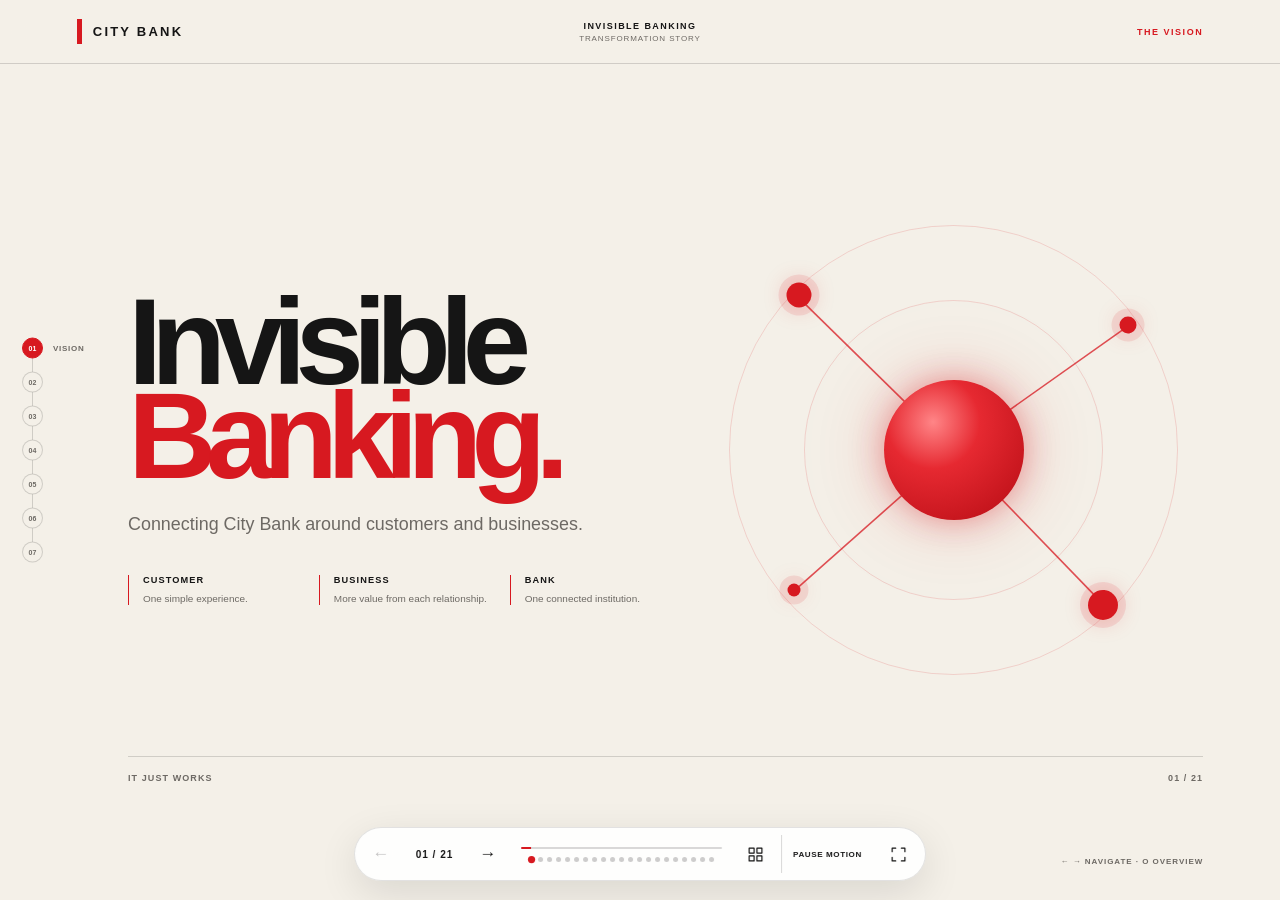
==== commit 9e036537: "Rebuild Invisible Banking deck in Next Chapter visual system" ====
--- a/v2/standalone.html
+++ b/v2/standalone.html
@@ -5,7 +5,7 @@
   <meta name="viewport" content="width=device-width, initial-scale=1">
   <meta name="theme-color" content="#f4f0e8">
   <meta name="description" content="City Bank Invisible Banking: a connected, intelligent and proactive transformation story.">
-  <title>Invisible Banking | Editorial presentation</title>
+  <title>Invisible Banking | Transformation story</title>
   <style>
 :root {
   --paper:#f4f0e8;
@@ -450,6 +450,193 @@
   *,*::before,*::after { animation-duration:.01ms !important; animation-iteration-count:1 !important; transition-duration:.01ms !important; }
 }
 
+/* Invisible Banking rebuild: City Bank Next Chapter visual system. */
+:root{--paper:#f4f0e8;--paper-light:#fcfaf6;--ink:#151515;--muted:#6d6964;--red:#d71920;--red-deep:#b30d15;--rule:rgba(21,21,21,.16);--card:rgba(255,255,255,.48);--slide-left:clamp(72px,10vw,170px);--slide-right:clamp(30px,6vw,100px)}
+html,body{overflow:hidden;background:var(--paper)}
+body{-webkit-font-smoothing:antialiased}
+.app{height:100dvh;min-height:0;display:block;background:var(--paper)}
+.topbar{position:fixed;z-index:35;inset:0 0 auto;height:64px;display:grid;grid-template-columns:1fr auto 1fr;padding:0 clamp(28px,6vw,100px);border-bottom:1px solid var(--rule);background:rgba(244,240,232,.91);backdrop-filter:blur(15px)}
+.brand{font-size:13px;letter-spacing:.17em}.brand-rule{width:5px;height:25px}.brand small{display:none}
+.presentation-title{text-align:center;text-transform:uppercase}.presentation-title strong{display:block;font-size:9px;letter-spacing:.16em}.presentation-title span{display:block;margin-top:3px;color:var(--muted);font-size:8px;letter-spacing:.11em}
+.chapter-label{justify-self:end;color:var(--red);font-size:9px;font-weight:800;letter-spacing:.17em;text-transform:uppercase}
+.story-rail{position:fixed;z-index:36;left:22px;top:50%;display:flex;flex-direction:column;gap:13px;transform:translateY(-50%)}
+.story-rail:before{content:"";position:absolute;z-index:-1;left:10px;top:11px;bottom:11px;width:1px;background:var(--rule)}
+.story-rail button{width:120px;padding:0;display:flex;align-items:center;gap:10px;border:0;background:transparent;color:var(--muted);text-align:left;cursor:pointer}
+.story-rail span{flex:none;width:21px;height:21px;display:grid;place-items:center;border:1px solid var(--rule);border-radius:50%;background:var(--paper);font-size:7px;font-weight:800;transition:.2s ease}
+.story-rail b{opacity:0;transform:translateX(-4px);font-size:8px;letter-spacing:.09em;text-transform:uppercase;transition:.2s ease}
+.story-rail button:hover b,.story-rail button.is-active b{opacity:1;transform:none}.story-rail button.is-active span{border-color:var(--red);background:var(--red);color:white}
+.stage{position:absolute;inset:0;padding:0;display:block;perspective:none;overflow:hidden}
+.slide{width:100%;height:100dvh;max-height:none;aspect-ratio:auto;border:0;box-shadow:none;container-type:normal;overflow:hidden}
+.slide.tone-paper,.slide.cover.tone-dark{background:var(--paper);color:var(--ink)}
+.slide.tone-dark{background:var(--ink);color:#fff;box-shadow:none;border:0}.slide.tone-red{background:var(--red);color:#fff;box-shadow:none;border:0}
+.slide::after,.signal-rail{display:none!important}
+.slide-canvas,.cover .slide-canvas{height:100%;padding:clamp(91px,12vh,130px) var(--slide-right) clamp(102px,13vh,139px) var(--slide-left)}
+.scene-header{max-width:100%}.eyebrow{gap:14px;font-size:10px;letter-spacing:.2em}.eyebrow::before{width:34px}
+.title{max-width:1100px;margin:19px 0 0;font-size:clamp(39px,4.65vw,76px);line-height:.94;font-weight:800;letter-spacing:-.058em}
+.subtitle{max-width:880px;margin:18px 0 0;font-size:clamp(14px,1.18vw,19px);line-height:1.4}
+.scene-body{margin-top:clamp(22px,4vh,44px)}.scene-footer{font-size:9px;letter-spacing:.12em;padding-top:16px}
+.controls{position:fixed;z-index:40;left:50%;bottom:max(19px,env(safe-area-inset-bottom));display:flex;align-items:center;gap:7px;padding:7px;border:1px solid rgba(21,21,21,.12);border-radius:999px;background:rgba(255,255,255,.91);box-shadow:0 12px 40px rgba(0,0,0,.11);backdrop-filter:blur(16px);transform:translateX(-50%)}
+.controls .nav,.controls .control{width:38px;min-width:38px;height:38px;padding:0;border:0;border-radius:50%;background:transparent;color:var(--ink);box-shadow:none;font-size:17px}
+.controls .nav:hover,.controls .control:hover{background:var(--red);color:#fff;transform:none}
+.controls .nav:disabled{opacity:.25;background:transparent;color:var(--ink)}
+.controls .navgroup{gap:4px}.controls .counter{min-width:61px;font-size:10px;letter-spacing:.1em}
+.controls .progress-group{width:215px;padding:0 7px;display:grid;gap:8px}.controls .progress{position:static;height:2px;background:var(--rule);border-radius:2px;overflow:hidden}.controls .progress span{background:var(--red)}
+.slide-dots{display:flex;justify-content:center;gap:4px}.slide-dots button{width:5px;height:5px;padding:0;border:0;border-radius:50%;background:rgba(21,21,21,.21);cursor:pointer}.slide-dots button.is-active{background:var(--red);transform:scale(1.45)}
+.controls .motion-toggle{width:auto;min-width:0;padding:0 11px;border-left:1px solid var(--rule);border-radius:0;font-size:8px;letter-spacing:.08em;white-space:nowrap}.controls .motion-toggle:hover{border-radius:20px}
+.controls .icon-control svg{width:17px;height:17px}
+.key-hint{position:fixed;z-index:30;right:clamp(25px,6vw,100px);bottom:34px;color:var(--muted);font-size:8px;font-weight:700;letter-spacing:.12em;text-transform:uppercase}
+.slide.tone-dark~.key-hint{color:#fff}
+/* Motion is intentional and finite: no decorative perpetual loops. */
+.slide,.slide *, .slide::before,.slide::after,.slide *::before,.slide *::after{animation:none!important}
+::view-transition-old(root),::view-transition-new(root){animation:none!important}
+
+/* 01 — one glowing hub, four smaller satellites, then the connections. */
+.cover-grid{grid-template-columns:1.08fr .92fr;gap:2%}.cover-title{font-size:clamp(68px,9.6vw,156px);line-height:.77;color:var(--ink)}.cover-title span{color:var(--red)}.cover-copy{color:var(--muted);font-size:clamp(16px,1.4vw,22px)}
+.cover-outcomes{margin-top:clamp(25px,3vw,42px)}.cover-outcome{border-color:var(--red)}.cover-outcome span{color:var(--muted)}.cover .scene-footer{border-color:var(--rule);color:var(--muted)}
+.cover-orbit{width:min(39vw,500px);aspect-ratio:1}.cover-orbit .ring{inset:5%;border-color:rgba(215,25,32,.15)}.cover-orbit .ring:nth-child(2){inset:20%}.cover-orbit .ring:nth-child(3){inset:36%}
+.cover-orbit .core{inset:36%;z-index:3;background:radial-gradient(circle at 35% 30%,#ff8587 0,#e62931 35%,#b50b13 100%);box-shadow:0 0 34px rgba(215,25,32,.42),0 0 90px rgba(215,25,32,.17)}
+.cover-orbit .orbit-dot{z-index:3;background:var(--red);box-shadow:0 0 0 8px rgba(215,25,32,.11),0 0 25px rgba(215,25,32,.28)}
+.cover-orbit .orbit-dot:nth-of-type(5){left:19%;top:19%;width:25px;transform:translate(-50%,-50%)}.cover-orbit .orbit-dot:nth-of-type(6){left:85%;top:25%;width:17px;right:auto;transform:translate(-50%,-50%)}.cover-orbit .orbit-dot:nth-of-type(7){left:80%;top:81%;width:30px;bottom:auto;transform:translate(-50%,-50%)}.cover-orbit .orbit-dot:nth-of-type(8){left:18%;top:78%;width:13px;bottom:auto;transform:translate(-50%,-50%)}
+.orb-links{position:absolute;inset:0;width:100%;height:100%;overflow:visible}.orb-links path{fill:none;stroke:var(--red);stroke-width:1.6;stroke-dasharray:320;stroke-dashoffset:320;opacity:.75}
+body:not(.motion-paused):not(.tab-hidden) .cover-orbit .orb-links path{animation:draw-orb .72s ease-out forwards!important}.orb-links path:nth-child(1){animation-delay:.2s!important}.orb-links path:nth-child(2){animation-delay:.45s!important}.orb-links path:nth-child(3){animation-delay:.7s!important}.orb-links path:nth-child(4){animation-delay:.95s!important}
+@keyframes draw-orb{to{stroke-dashoffset:0}}
+
+/* 02 — simultaneous joins, followed by a shared colour state. */
+.capability-scene{grid-template-columns:.7fr 1.3fr;gap:5%}.advantage-line{font-size:clamp(27px,2.8vw,46px)}.quiet{max-width:410px;font-size:15px;line-height:1.45}
+.capability-field{min-height:270px;display:grid;grid-template-columns:repeat(4,minmax(0,1fr));gap:12px;align-content:center}.capability-field::before{display:none}
+.capability{min-height:116px;padding:22px 11px;display:grid;place-items:center;border:1px solid var(--rule);border-radius:20px;background:var(--card);font-size:clamp(12px,1.05vw,17px);line-height:1.1;box-shadow:0 12px 28px rgba(21,21,21,.035)}
+.capability:nth-child(-n+3)::after{content:"";position:absolute;z-index:1;left:100%;top:50%;width:12px;height:2px;background:var(--red);transform:scaleX(0);transform-origin:left}
+.capability-bridge{display:none}.capability-result{grid-column:1/-1;padding:13px 16px;border-left:3px solid var(--red);color:var(--muted);font-size:13px}
+body:not(.motion-paused):not(.tab-hidden) .capability:nth-child(-n+3)::after{animation:connect-boxes .75s .25s ease-out forwards!important}
+body:not(.motion-paused):not(.tab-hidden) .capability{animation:connected-box 1.8s ease-out forwards!important}
+@keyframes connect-boxes{to{transform:scaleX(1)}}@keyframes connected-box{0%,57%{border-color:var(--rule);background:var(--card);color:var(--ink)}100%{border-color:var(--red);background:var(--red);color:white}}
+
+/* 03 — distinct service cards and a clearly isolated shared capability. */
+.overlap-scene{grid-template-columns:1fr .64fr 1fr;gap:12px;align-items:stretch}
+.service-lane{position:relative;z-index:1;padding:26px;border:1px solid var(--rule);border-radius:24px;background:var(--card)}.service-lane::after{display:none}.service-lane h3{font-size:clamp(23px,2.2vw,34px)}.service-lane ul{font-size:clamp(12px,1vw,16px);line-height:1.75}.service-lane li{padding:4px 0}.service-lane .shared-feature{color:var(--red);font-weight:800}
+.overlap-core{position:relative;z-index:3;width:calc(100% + 48px);min-height:235px;margin-inline:-24px;aspect-ratio:auto;display:flex;flex-direction:column;justify-content:center;gap:17px;padding:22px;border-radius:24px;background:var(--red);font-size:12px;letter-spacing:0;line-height:1.35;box-shadow:0 14px 38px rgba(215,25,32,.19)}.overlap-core b{font-size:10px;letter-spacing:.16em}.overlap-core span{font-size:clamp(16px,1.45vw,23px);font-weight:800;letter-spacing:-.04em}.overlap-core small{color:rgba(255,255,255,.78);font-size:11px;text-transform:none}
+body:not(.motion-paused):not(.tab-hidden) .overlap-core{animation:shared-reveal .7s .65s ease-out both!important}
+body:not(.motion-paused):not(.tab-hidden) .service-lane.left{animation:service-left .8s .2s ease-out both!important}
+body:not(.motion-paused):not(.tab-hidden) .service-lane.right{animation:service-right .8s .2s ease-out both!important}
+body:not(.motion-paused):not(.tab-hidden) .shared-feature{animation:feature-converge 1s .25s ease-out both!important}
+@keyframes shared-reveal{from{opacity:.15;transform:scale(.9)}to{opacity:1;transform:scale(1)}}
+@keyframes service-left{from{transform:translateX(-18px)}to{transform:translateX(10px)}}@keyframes service-right{from{transform:translateX(18px)}to{transform:translateX(-10px)}}@keyframes feature-converge{from{opacity:1}to{opacity:.45}}
+
+/* 04 — stronger hierarchy, not more motion. */
+.consequence-scene{grid-template-columns:1fr 60px 1fr;gap:12px}.consequence{min-height:290px;padding:27px;justify-content:flex-start;border:1px solid var(--rule);border-radius:24px;background:var(--card)}
+.consequence-no{color:var(--red);font-size:10px;font-weight:800;letter-spacing:.15em}.consequence-word{margin-top:auto;font-size:clamp(50px,6.4vw,102px)}.consequence h3{margin:20px 0 6px;font-size:17px}.consequence p{max-width:400px;font-size:13px}.consequence-divider{height:auto;display:grid;place-items:center;background:none;color:var(--red);font-size:34px;font-weight:300}
+.consequence-divider::after{display:none}
+
+/* 05 — connected tablet cards originate behind the customer need. */
+.ecosystem-scene{grid-template-columns:.58fr 1.42fr;gap:4%}.ecosystem-copy{font-size:clamp(27px,2.9vw,48px)}.ecosystem-map{min-height:340px}.ecosystem-map::before,.ecosystem-map::after{display:none}
+.ecosystem-map svg{position:absolute;inset:0;width:100%;height:100%;overflow:visible}.ecosystem-map svg path{fill:none;stroke:rgba(215,25,32,.55);stroke-width:1.4;stroke-dasharray:1250;stroke-dashoffset:1250}
+.ecosystem-core{z-index:5;width:152px;height:152px;aspect-ratio:auto;border-radius:50%;box-shadow:0 10px 34px rgba(215,25,32,.25);font-size:20px}
+.ecosystem-node{min-width:135px;min-height:57px;display:grid;place-items:center;border:1px solid var(--rule);border-radius:18px;background:var(--paper-light);box-shadow:0 10px 30px rgba(21,21,21,.07);font-size:10px}
+.ecosystem-node:nth-of-type(2){top:0;left:38%;--dx:0px;--dy:145px}.ecosystem-node:nth-of-type(3){top:41%;right:0;--dx:-210px;--dy:0px}.ecosystem-node:nth-of-type(4){bottom:0;left:38%;--dx:0px;--dy:-145px}.ecosystem-node:nth-of-type(5){top:41%;left:0;--dx:210px;--dy:0px}
+body:not(.motion-paused):not(.tab-hidden) .ecosystem-map svg path{animation:ecosystem-draw 1.5s .5s ease-out forwards!important}
+body:not(.motion-paused):not(.tab-hidden) .ecosystem-node{animation:tablet-emerge .9s ease-out both!important}.ecosystem-node:nth-of-type(2){animation-delay:.05s!important}.ecosystem-node:nth-of-type(3){animation-delay:.2s!important}.ecosystem-node:nth-of-type(4){animation-delay:.35s!important}.ecosystem-node:nth-of-type(5){animation-delay:.5s!important}
+@keyframes ecosystem-draw{to{stroke-dashoffset:0}}@keyframes tablet-emerge{from{opacity:0;transform:translate(var(--dx),var(--dy)) scale(.55)}to{opacity:1;transform:none}}
+
+/* 06, 07, 10 — line pauses at each station and the station fills. */
+.journey-scene{justify-content:center}.journey-track{gap:7px}.journey-track::before{top:17px;height:2px;background:var(--rule)}.journey-track::after{top:17px;width:0;height:2px;border-radius:0;background:var(--red)}
+.journey-step{padding:54px 14px 14px 0}.journey-step::before{top:11px;z-index:2;width:14px;height:14px;background:var(--paper)}.journey-step h3{font-size:clamp(22px,2.1vw,34px)}.journey-step p{max-width:210px;font-size:clamp(12px,1vw,15px)}.journey-close{font-size:clamp(18px,1.6vw,26px)}
+body:not(.motion-paused):not(.tab-hidden) .journey-track::after{animation:journey-stops 5.3s ease-in-out forwards!important}
+body:not(.motion-paused):not(.tab-hidden) .journey-step::before,body:not(.motion-paused):not(.tab-hidden) .role-step::before{animation:station-fill 5.3s linear forwards!important}
+.journey-step:nth-child(1)::before,.role-step:nth-child(1)::before{--station:0}.journey-step:nth-child(2)::before,.role-step:nth-child(2)::before{--station:1}.journey-step:nth-child(3)::before,.role-step:nth-child(3)::before{--station:2}.journey-step:nth-child(4)::before,.role-step:nth-child(4)::before{--station:3}
+@keyframes journey-stops{0%,14%{width:0}22%,37%{width:33.333%}45%,60%{width:66.666%}68%,100%{width:100%}}
+@keyframes station-fill{0%,14%{background:var(--paper);box-shadow:none}22%,100%{background:var(--red);box-shadow:0 0 0 5px rgba(215,25,32,.13)}}
+/* Per-stop delays keep the fill in step with the paused line. */
+.journey-step:nth-child(1)::before,.role-step:nth-child(1)::before{animation-delay:-.75s!important}.journey-step:nth-child(2)::before,.role-step:nth-child(2)::before{animation-delay:.35s!important}.journey-step:nth-child(3)::before,.role-step:nth-child(3)::before{animation-delay:1.65s!important}.journey-step:nth-child(4)::before,.role-step:nth-child(4)::before{animation-delay:2.95s!important}
+
+/* 08 — relationship matrix. */
+.network-scene{grid-template-columns:.38fr .62fr;gap:4%}.network-lead{font-size:clamp(25px,2.7vw,43px)}
+.network-matrix{display:grid;grid-template-columns:1.05fr repeat(3,1fr);border:1px solid var(--rule);border-radius:22px;overflow:hidden;background:var(--paper-light);box-shadow:0 12px 32px rgba(21,21,21,.04)}
+.network-matrix>div{min-height:61px;padding:14px 12px;display:flex;align-items:center;border-right:1px solid var(--rule);border-bottom:1px solid var(--rule);font-size:clamp(10px,.85vw,13px);line-height:1.25}.network-matrix>div:nth-child(4n){border-right:0}.network-matrix>div:nth-last-child(-n+4){border-bottom:0}
+.network-matrix .matrix-head,.network-matrix .matrix-corner{background:var(--ink);color:white;font-size:10px;font-weight:800;letter-spacing:.08em;text-transform:uppercase}.network-matrix .matrix-corner{background:var(--red)}.network-matrix .matrix-rowhead{color:var(--red);font-weight:800}
+
+/* 09 — a visible, animated gap and a readable label at all sizes. */
+.gap-scene{grid-template-columns:1fr .56fr 1fr;gap:3%}.mandate-row{font-size:clamp(11px,.9vw,14px)}.mandate-row b{font-size:10px}
+.gap-space{height:82%;min-height:230px;border:1px dashed rgba(215,25,32,.4);border-radius:22px;background:linear-gradient(90deg,rgba(215,25,32,.025),rgba(215,25,32,.11),rgba(215,25,32,.025));overflow:visible}
+.gap-space::before{left:-6%;right:-6%;height:3px;background:var(--red);transform:scaleX(0);transform-origin:left;z-index:2}
+.gap-space::after{content:"";position:absolute;inset:12px;border:1px solid rgba(215,25,32,.14);border-radius:16px}
+.gap-bridge{position:absolute;z-index:1;inset:20% 14%;border:1px solid rgba(215,25,32,.32);border-radius:50%;opacity:0}
+.gap-label{padding:14px 12px;border:1px solid rgba(215,25,32,.25);border-radius:14px;background:var(--paper-light);font-size:13px;line-height:1.3;box-shadow:0 12px 30px rgba(215,25,32,.11)}
+.gap-callout{font-size:clamp(26px,2.55vw,42px)}.gap-callout span{font-size:clamp(12px,1vw,16px)}
+body:not(.motion-paused):not(.tab-hidden) .gap-space::before{animation:gap-cross 1.5s .35s ease-out forwards!important}
+body:not(.motion-paused):not(.tab-hidden) .gap-bridge{animation:gap-emphasis 1s .8s ease-out forwards!important}
+@keyframes gap-cross{0%{transform:scaleX(0)}70%,100%{transform:scaleX(1)}}@keyframes gap-emphasis{from{opacity:0;transform:scale(.55)}to{opacity:1;transform:scale(1)}}
+
+/* 10 — operational path and the two transformation domains. */
+.role-scene{grid-template-columns:1.22fr .78fr;gap:5%}.role-process::before{top:24px;height:2px}.role-process::after{top:24px;left:4%;width:0;height:2px;border-radius:0}
+.role-step{padding-top:57px}.role-step::before{top:18px;z-index:2;background:var(--paper)}.role-step b{font-size:clamp(18px,1.5vw,24px)}.role-step span{font-size:clamp(11px,.85vw,14px)}
+body:not(.motion-paused):not(.tab-hidden) .role-process::after{animation:journey-stops 5.3s ease-in-out forwards!important}
+.role-domains{gap:10px}.role-domain{min-height:122px;padding:15px;border:1px solid var(--rule);border-radius:18px;background:var(--card)}.role-domain b{font-size:10px}.role-domain p{font-size:clamp(11px,.88vw,14px)}
+.domain-visual{position:relative;width:100%;height:23px;margin-bottom:10px}.domain-visual i{position:absolute;top:8px;width:16px;height:10px;border-radius:4px;background:var(--red)}.horizontal-visual i:nth-child(1){left:6%}.horizontal-visual i:nth-child(2){left:42%}.horizontal-visual i:nth-child(3){left:80%}.horizontal-visual em{position:absolute;left:7%;right:11%;top:13px;height:1px;background:var(--red)}
+.ecosystem-visual i:nth-child(1){left:7%;top:1px}.ecosystem-visual i:nth-child(2){left:45%;top:13px}.ecosystem-visual i:nth-child(3){left:82%;top:1px}.ecosystem-visual em{position:absolute;left:10%;right:12%;top:12px;height:1px;background:var(--red);transform:skewY(8deg)}
+
+/* 11 — explicit opportunity-explorer role, ownership intact. */
+.boundary-list{border-top:0}.boundary-row{min-height:48px;padding:11px 0;font-size:clamp(10px,.9vw,14px)}.boundary-bridge::before,.boundary-bridge::after{display:none}.bridge-copy{width:255px;height:255px;aspect-ratio:auto;display:flex;flex-direction:column;gap:14px;justify-content:center;border-radius:50%;font-size:20px;line-height:1.2;box-shadow:0 0 0 18px rgba(215,25,32,.08)}.bridge-copy small{font-size:9px;letter-spacing:.15em}
+
+/* 12 — a substantial, legible portfolio with no bobbing. */
+.evidence-scene{height:auto;grid-template-columns:repeat(4,minmax(0,1fr));gap:12px;align-items:stretch}.evidence-scene::before,.evidence-item::after{display:none}
+.evidence-item{min-height:240px;height:auto;padding:23px 20px;border:1px solid var(--rule);border-radius:20px;background:var(--card)}.evidence-item b{font-size:9px}.evidence-item p{margin-top:21px;font-size:clamp(12px,1vw,16px);line-height:1.58;font-weight:650}
+
+/* 13 — the shift travels across the divider and lands on a more systematic model. */
+.shift-scene{height:clamp(265px,36vh,320px);grid-template-columns:1fr 90px 1fr;gap:2%}.shift-column{padding:18px;border:1px solid var(--rule);border-radius:22px;background:var(--card)}.shift-column.structured{border-color:rgba(215,25,32,.35);background:rgba(215,25,32,.045)}
+.shift-column h3{display:flex;justify-content:space-between;gap:15px;font-size:11px}.shift-column h3 small{color:var(--muted);font-size:9px;letter-spacing:.05em;text-transform:none}.shift-oneliner{min-height:49px;margin:4px 0 9px;font-size:clamp(14px,1.25vw,20px);font-weight:750;line-height:1.2;letter-spacing:-.02em}
+.shift-item{padding:8px 0;font-size:clamp(11px,.88vw,14px)}.shift-column.today .shift-item:nth-child(n){transform:none}
+.shift-transform{height:auto}.shift-transform::before{left:0;right:0;top:50%;bottom:auto;width:auto;height:2px;background:var(--red)}.shift-transform span{width:66px;height:66px;aspect-ratio:auto;font-size:34px;transform:none;box-shadow:0 0 0 11px var(--paper)}.shift-transform small{position:absolute;top:calc(50% + 43px);color:var(--red);font-size:9px;font-weight:800;letter-spacing:.15em}
+body:not(.motion-paused):not(.tab-hidden) .shift-transform span{animation:shift-across 1.1s .25s ease-out both!important}
+@keyframes shift-across{from{transform:translateX(-52px);opacity:.3}to{transform:translateX(0);opacity:1}}
+
+/* 14, 15, 16 — outcome, mandate statement, AI prospects bridge. */
+.outcome-scene{gap:12px}.outcome{min-height:230px;padding:24px;border:1px solid var(--rule);border-radius:20px;background:var(--card)}.outcome+.outcome{padding-left:24px;border-left:1px solid var(--rule)}.outcome::after{display:none}.outcome p{font-size:clamp(12px,1vw,16px)}
+.reveal .title{max-width:760px;font-size:clamp(28px,2.4vw,38px);opacity:.75}.reveal-scene{max-width:1100px}.reveal-quote{font-size:clamp(31px,3.6vw,57px);line-height:1.08}.reveal-close{font-size:clamp(17px,1.7vw,27px);opacity:.72}.reveal-word{opacity:.45}
+.section-intro .title{max-width:1050px;font-size:clamp(47px,5.5vw,88px)}.section-intro .title .accent{color:#ff555a}.intro-scene{display:grid;grid-template-columns:.4fr 1fr;gap:5%;align-items:center}.intro-number{color:var(--red);font-size:clamp(150px,20vw,300px);font-weight:900;letter-spacing:-.13em;line-height:.75}.intro-scene p{max-width:600px;font-size:clamp(23px,2.5vw,40px);line-height:1.08;font-weight:750;letter-spacing:-.045em}.intro-path{display:flex;align-items:center;gap:12px;margin-top:27px;color:#fff;font-size:10px;font-weight:800;letter-spacing:.1em;text-transform:uppercase}.intro-path i{flex:1;height:1px;background:var(--red)}
+
+/* 17–20 — concise scenarios and benefits, expandable evidence. */
+.prospects .title{font-size:clamp(35px,4vw,62px)}.prospects .scene-body{justify-content:center}.prospect-scene{height:clamp(260px,37vh,320px);flex:none;min-height:0;gap:16px}.prospect-card{min-height:0;padding:20px;border-radius:24px;background:var(--card)}.tone-dark .prospect-card{background:rgba(255,255,255,.07)}.prospect-card::before{display:none}.prospect-card:hover{transform:translateY(-2px)}
+.prospect-card h3{margin:17px 0;font-size:clamp(23px,2vw,34px)}.prospect-card .prospect-story{display:grid;grid-template-columns:65px 1fr;gap:10px;align-items:start;margin:0 0 10px;color:var(--ink);font-size:clamp(11px,.96vw,15px);line-height:1.38}.tone-dark .prospect-card .prospect-story{color:#fff}.prospect-story b{color:var(--red);font-size:9px;letter-spacing:.12em;text-transform:uppercase}.tone-dark .prospect-story b{color:#ff7f83}.prospect-benefit{opacity:.8}.causal-flow{padding-top:12px}.flow-line i{animation:none!important}.explore{font-size:9px}.prospect-takeaway{font-size:clamp(13px,1.15vw,18px)}
+
+/* 21 — role-led path to the future, with the original audience outcomes. */
+.conclusion-scene{grid-template-columns:.8fr 1.2fr;gap:6%}.final-lockup h2{font-size:clamp(61px,7vw,113px)}.final-cycle{border-color:var(--rule-light)}.final-step{grid-template-columns:78px 1fr;padding:12px 0}.final-step::after{display:none}.final-step span{font-size:clamp(13px,1.08vw,17px)}.audience-row{gap:10px}.audience-row span{font-size:clamp(9px,.75vw,12px)}
+
+.overlay{background:rgba(21,21,21,.96)}.thumb{border-radius:18px}.detail-shell{border-radius:24px}
+@media(max-width:1100px){
+ :root{--slide-left:clamp(34px,6vw,85px);--slide-right:clamp(28px,5vw,70px)}
+ .story-rail,.key-hint{display:none}
+ .title{font-size:clamp(36px,4.55vw,55px)}
+ .cover-title{font-size:clamp(62px,9vw,104px)}
+ .evidence-scene{grid-template-columns:repeat(2,1fr);gap:9px}.evidence-item{min-height:145px;padding:16px 18px}.evidence-item p{margin-top:10px;font-size:12px;line-height:1.45}
+ .network-scene{grid-template-columns:.28fr .72fr;gap:3%}.network-lead{font-size:clamp(23px,2.5vw,30px)}
+ .slide-canvas,.cover .slide-canvas{padding-top:clamp(86px,10vh,110px);padding-bottom:clamp(95px,11vh,120px)}
+}
+@media(max-width:700px){
+ .topbar{height:55px;padding:0 18px;grid-template-columns:1fr auto}.presentation-title{display:none}.chapter-label{font-size:8px}
+ .controls{gap:2px;bottom:10px;padding:5px}.controls .progress-group{width:100px}.controls .motion-toggle{display:none}.controls .nav,.controls .control{width:34px;min-width:34px;height:34px}.controls .counter{min-width:50px;font-size:8px}
+ html,body{overflow:auto}.app{min-height:100dvh}.stage{position:relative;inset:auto;overflow:auto}.slide{height:auto;min-height:100dvh;max-height:none;overflow:visible}.slide-canvas,.cover .slide-canvas{height:auto;min-height:100dvh;padding:82px 22px 104px}
+ .scene-body{flex:none;margin-top:28px}.scene-footer{margin-top:32px}.title{font-size:clamp(35px,8.5vw,54px)}.subtitle{font-size:14px}
+ .cover-grid,.capability-scene,.ecosystem-scene,.network-scene,.role-scene,.boundary-scene,.conclusion-scene,.intro-scene{grid-template-columns:1fr;gap:25px}
+ .cover-grid{align-content:start}.cover-title{font-size:clamp(63px,17vw,95px)}.cover-orbit{display:block;width:min(74vw,380px);margin:auto}.cover-outcomes{gap:7px}
+ .capability-field{min-height:0;grid-template-columns:repeat(2,1fr)}.capability{min-height:75px}.capability:nth-child(-n+3)::after{display:none}
+ .overlap-scene{grid-template-columns:1fr;gap:10px}.service-lane{padding:18px}.overlap-core{width:100%;min-height:120px;margin-inline:0}
+ .consequence-scene{grid-template-columns:1fr;gap:8px}.consequence{min-height:185px}.consequence-divider{height:34px}.consequence-word{font-size:60px}
+ .ecosystem-map{min-height:330px}.ecosystem-node{min-width:96px;font-size:8px}.ecosystem-core{width:125px;height:125px;font-size:17px}
+ .journey-track{grid-template-columns:repeat(2,1fr);gap:9px}.journey-track::before,.journey-track::after{display:none}.journey-step{min-height:145px;padding:15px;border:1px solid var(--rule);border-radius:17px;background:var(--card)}.journey-step::before{display:none}.journey-step h3{font-size:24px}
+ .network-matrix{overflow-x:auto;min-width:0}.network-matrix>div{min-height:65px;padding:9px 7px;font-size:10px}.network-matrix .matrix-head,.network-matrix .matrix-corner{font-size:8px}
+ .gap-scene{grid-template-columns:1fr;gap:16px}.gap-space{height:145px;min-height:145px}.gap-callout{font-size:31px}
+ .role-process{grid-template-columns:repeat(4,1fr)}.role-step{padding:45px 5px 0 0}.role-step b{font-size:15px}.role-step span{font-size:10px}
+ .boundary-bridge{min-height:220px}.bridge-copy{width:190px;height:190px;font-size:16px}
+ .evidence-scene{grid-template-columns:1fr 1fr}.evidence-item{min-height:200px}.evidence-item p{font-size:11px}
+ .shift-scene{height:auto;grid-template-columns:1fr;gap:5px}.shift-column{padding:18px}.shift-transform{height:55px}.shift-transform span{width:45px;height:45px;font-size:23px}.shift-transform small{display:none}
+ .outcome-scene{grid-template-columns:1fr}.outcome{min-height:0;padding:18px}.outcome+.outcome{padding-left:18px}
+ .reveal-scene{margin-top:20px}.reveal-quote{font-size:clamp(31px,7vw,46px)}.reveal-word{display:none}
+ .section-intro .title{font-size:clamp(43px,10vw,65px)}.intro-number{font-size:140px}.intro-scene p{font-size:26px}
+ .prospect-scene{height:auto;grid-template-columns:1fr}.prospect-card{min-height:230px}.prospect-card h3{font-size:26px}.prospect-card .prospect-story{font-size:13px}
+ .final-lockup h2{font-size:75px}.audience-row{grid-template-columns:1fr 1fr 1fr}
+}
+@media(prefers-reduced-motion:reduce){.slide,.slide *, .slide::before,.slide::after,.slide *::before,.slide *::after{animation:none!important;transition-duration:.01ms!important}}
+
   </style>
 </head>
 <body>
@@ -462,35 +649,39 @@
         <span>City Bank</span>
         <small>Invisible Banking</small>
       </div>
-      <div class="top-actions">
-        <span class="toplabel">Transformation story</span>
-        <button class="control motion-toggle" id="motionBtn" type="button" aria-label="Pause animation" aria-pressed="false">Pause motion</button>
-        <button class="control icon-control" id="overviewBtn" type="button" title="Slide overview (O)" aria-label="Open slide overview">
-          <svg viewBox="0 0 24 24" aria-hidden="true"><rect x="3" y="3" width="7" height="7"/><rect x="14" y="3" width="7" height="7"/><rect x="3" y="14" width="7" height="7"/><rect x="14" y="14" width="7" height="7"/></svg>
-        </button>
-        <button class="control icon-control" id="fullBtn" type="button" title="Full screen (F)" aria-label="Toggle full screen">
-          <svg viewBox="0 0 24 24" aria-hidden="true"><path d="M8 3H3v5M16 3h5v5M21 16v5h-5M8 21H3v-5"/></svg>
-        </button>
-      </div>
+      <div class="presentation-title"><strong>Invisible Banking</strong><span>Transformation story</span></div>
+      <div class="chapter-label" id="chapter"></div>
     </header>
 
+    <aside class="story-rail" aria-label="Story chapters">
+      <button type="button" data-target="1"><span>01</span><b>Vision</b></button>
+      <button type="button" data-target="2"><span>02</span><b>Opportunity</b></button>
+      <button type="button" data-target="5"><span>03</span><b>Ecosystem</b></button>
+      <button type="button" data-target="9"><span>04</span><b>Mandate</b></button>
+      <button type="button" data-target="12"><span>05</span><b>Evidence</b></button>
+      <button type="button" data-target="16"><span>06</span><b>AI prospects</b></button>
+      <button type="button" data-target="21"><span>07</span><b>Future</b></button>
+    </aside>
+
     <main class="stage" id="stage" tabindex="-1" aria-live="polite"></main>
 
-    <div class="progress" aria-hidden="true"><span id="progress"></span></div>
-    <footer class="bottom">
-      <div class="chapter" id="chapter"></div>
+    <footer class="controls" aria-label="Presentation controls">
       <div class="navgroup">
         <button class="nav" id="prev" type="button" aria-label="Previous slide">←</button>
         <span class="counter" id="counter"></span>
         <button class="nav" id="next" type="button" aria-label="Next slide">→</button>
       </div>
-      <div class="hint">← → navigate &nbsp; · &nbsp; O overview</div>
+      <div class="progress-group"><div class="progress" aria-hidden="true"><span id="progress"></span></div><div class="slide-dots" id="slideDots" aria-label="Go to slide"></div></div>
+      <button class="control icon-control" id="overviewBtn" type="button" title="Slide overview (O)" aria-label="Open slide overview"><svg viewBox="0 0 24 24" aria-hidden="true"><rect x="3" y="3" width="7" height="7"/><rect x="14" y="3" width="7" height="7"/><rect x="3" y="14" width="7" height="7"/><rect x="14" y="14" width="7" height="7"/></svg></button>
+      <button class="control motion-toggle" id="motionBtn" type="button" aria-label="Pause animation" aria-pressed="false">Pause motion</button>
+      <button class="control icon-control" id="fullBtn" type="button" title="Full screen (F)" aria-label="Toggle full screen"><svg viewBox="0 0 24 24" aria-hidden="true"><path d="M8 3H3v5M16 3h5v5M21 16v5h-5M8 21H3v-5"/></svg></button>
     </footer>
+    <div class="key-hint">← → Navigate · O Overview</div>
   </div>
 
   <div class="overlay" id="overview" role="dialog" aria-modal="true" aria-labelledby="overviewTitle">
     <div class="overlay-head">
-      <div><p class="overlay-kicker">20-slide narrative</p><h2 id="overviewTitle">Presentation overview</h2></div>
+      <div><p class="overlay-kicker">21-slide narrative</p><h2 id="overviewTitle">Presentation overview</h2></div>
       <button class="close" type="button" data-close aria-label="Close overview">×</button>
     </div>
     <div class="overview-grid" id="overviewGrid"></div>
@@ -517,7 +708,8 @@
             <div class="cover-outcome"><b>Bank</b><span>One connected institution.</span></div>
           </div>
         </div>
-        <div class="cover-orbit" aria-hidden="true">
+        <div class="cover-orbit" aria-label="Connected capabilities around one central customer need">
+          <svg class="orb-links" viewBox="0 0 500 500" preserveAspectRatio="none" aria-hidden="true"><path d="M250 250 L95 98"/><path d="M250 250 L425 126"/><path d="M250 250 L400 405"/><path d="M250 250 L92 390"/></svg>
           <i class="ring"></i><i class="ring"></i><i class="ring"></i><i class="core"></i>
           <i class="orbit-dot"></i><i class="orbit-dot"></i><i class="orbit-dot"></i><i class="orbit-dot"></i>
         </div>
@@ -534,10 +726,10 @@
           <div class="advantage-line">More value from<br><span>what already exists.</span></div>
           <p class="quiet">The next opportunity is not another platform. AI can make existing capabilities more intelligent, responsive and connected.</p>
         </div>
-        <div class="capability-field" aria-label="Existing City Bank capabilities">
-          <div class="capability">Citytouch</div><div class="capability">Blink</div><div class="capability">Blueprint</div><div class="capability">Cards + POS</div>
-          <div class="capability">Branches + CX</div><div class="capability">Corporate</div><div class="capability">SME + Medium</div><div class="capability">Treasury</div>
-          <div class="capability ai">Data + AI + IT connect the field</div>
+        <div class="capability-field" aria-label="Connected City Bank capabilities">
+          <div class="capability">Citytouch</div><div class="capability">Blink</div><div class="capability">Cards + POS</div><div class="capability">Corporate</div>
+          <div class="capability-bridge" aria-hidden="true"><i></i><i></i><i></i></div>
+          <div class="capability-result">Shared data, AI and technology make each capability more valuable.</div>
         </div>
       </div>`,
     foot:'Existing capabilities · Connected value'
@@ -548,21 +740,21 @@
     subtitle:'When channels evolve separately, the same capability can appear in more than one place.',
     body:`
       <div class="overlap-scene">
-        <section class="service-lane left"><span class="micro">Citytouch</span><h3>Digital banking services</h3><ul><li>EMI conversion</li><li>Cheque book request</li><li>Statements</li><li>Address update</li></ul></section>
-        <div class="overlap-core">Repeated<br>build</div>
-        <section class="service-lane right"><span class="micro">CityAssist</span><h3>Customer support</h3><ul><li>Customer queries</li><li>Service requests</li><li>Assisted resolution</li><li>Relationship context</li></ul></section>
+        <section class="service-lane left"><span class="micro">Citytouch</span><h3>Digital self-service</h3><ul><li>EMI conversion</li><li class="shared-feature">Cheque book request</li><li class="shared-feature">Statements</li><li>Payments and cards</li></ul></section>
+        <div class="overlap-core"><b>SHARED</b><span>Cheque book request<br>Statements</span><small>One capability. Two routes.</small></div>
+        <section class="service-lane right"><span class="micro">CityAssist</span><h3>Assisted service</h3><ul><li>Customer queries</li><li class="shared-feature">Cheque book request</li><li class="shared-feature">Statements</li><li>Assisted resolution</li></ul></section>
       </div>`,
     foot:'Two customer routes · Divided context'
   },
   {
     chapter:'The opportunity', tone:'paper', layout:'consequence', eyebrow:'The business consequence',
-    title:'Disconnected work can <span class="accent">cost twice.</span>',
+    title:'Fragmentation has two costs. <span class="accent">One visible. One hidden.</span>',
     subtitle:'The issue is not only duplication. Useful signals and relationships may also fail to connect to the next business opportunity.',
     body:`
       <div class="consequence-scene">
-        <section class="consequence"><div class="consequence-word">Repeat</div><h3>Repeated effort</h3><p>Teams may design, build and maintain similar capabilities more than once.</p></section>
-        <div class="consequence-divider" aria-hidden="true"></div>
-        <section class="consequence"><div class="consequence-word">Miss</div><h3>Missed growth</h3><p>POS data, corporate relationships or merchant networks may never connect to the next opportunity.</p></section>
+        <section class="consequence"><span class="consequence-no">01 / THE VISIBLE COST</span><div class="consequence-word">Repeat.</div><h3>Repeated effort</h3><p>Teams may design, build and maintain similar capabilities more than once.</p></section>
+        <div class="consequence-divider" aria-hidden="true">+</div>
+        <section class="consequence"><span class="consequence-no">02 / THE HIDDEN COST</span><div class="consequence-word">Miss.</div><h3>Missed growth</h3><p>POS data, corporate relationships or merchant networks may never connect to the next opportunity.</p></section>
       </div>`,
     foot:'Lost effort · Lost time · Lost potential'
   },
@@ -573,7 +765,8 @@
     body:`
       <div class="ecosystem-scene">
         <div class="ecosystem-copy">The City Bank ecosystem organises complexity around the customer.</div>
-        <div class="ecosystem-map" aria-label="City Bank ecosystem model">
+        <div class="ecosystem-map" aria-label="Interconnected City Bank ecosystem model">
+          <svg viewBox="0 0 600 380" preserveAspectRatio="none" aria-hidden="true"><path d="M300 190 L300 40 M300 190 L530 190 M300 190 L300 340 M300 190 L70 190 M300 40 L530 190 L300 340 L70 190 Z"/></svg>
           <div class="ecosystem-core">Customer<br>need</div>
           <div class="ecosystem-node">Businesses</div><div class="ecosystem-node">Channels</div><div class="ecosystem-node">Partners</div><div class="ecosystem-node">Data + AI</div>
         </div>
@@ -618,12 +811,12 @@
     subtitle:'A corporate relationship can connect employees, suppliers and distributors to multiple City Bank capabilities.',
     body:`
       <div class="network-scene">
-        <div class="network-lead">A relationship becomes more valuable when the whole network becomes visible.</div>
-        <div class="network-map" aria-label="Corporate ecosystem network">
-          <div class="network-hub">Corporate<br>client</div>
-          <div class="network-node">Suppliers</div><div class="network-node">Employees</div><div class="network-node">Distributors</div>
-          <i class="network-link l1"></i><i class="network-link l2"></i><i class="network-link l3"></i>
-          <div class="capability-line"><span>Payroll</span><span>Payments</span><span>Trade + FX</span><span>Cards</span><span>Financing</span></div>
+        <div class="network-lead">A corporate relationship becomes an ecosystem when each stakeholder has a relevant banking connection.</div>
+        <div class="network-matrix" aria-label="Corporate client and stakeholder relationship matrix">
+          <div class="matrix-corner">CORPORATE CLIENT</div><div class="matrix-head">Employees</div><div class="matrix-head">Suppliers</div><div class="matrix-head">Distributors</div>
+          <div class="matrix-rowhead">Relationship</div><div>Payroll &amp; benefits</div><div>Payables &amp; trade</div><div>Collections &amp; settlement</div>
+          <div class="matrix-rowhead">City Bank link</div><div>Accounts · cards</div><div>Payments · FX</div><div>POS · working capital</div>
+          <div class="matrix-rowhead">Shared value</div><div>Convenience</div><div>Cash-flow visibility</div><div>Growth insight</div>
         </div>
       </div>`,
     foot:'One relationship · Multiple connected opportunities'
@@ -640,7 +833,7 @@
           <div class="mandate-row"><b>EPMO</b><span>Delivery governance</span></div>
           <div class="mandate-row"><b>Functions</b><span>IT, Operations, CX and Data</span></div>
         </div>
-        <div class="gap-space"><span class="gap-label">The gap<br>sits here</span></div>
+        <div class="gap-space"><i class="gap-bridge" aria-hidden="true"></i><span class="gap-label">The gap<br>sits here</span></div>
         <div class="gap-callout">Cross-bank opportunity.<span>Including AI integration where intelligence from one business or function could create value elsewhere.</span></div>
       </div>`,
     foot:'The gap sits between established mandates'
@@ -658,8 +851,8 @@
           <div class="role-step"><b>Move</b><span>To natural ownership.</span></div>
         </div>
         <div class="role-domains">
-          <div class="role-domain"><b>Horizontal transformation</b><p>Cross-bank opportunities in service, operations, data, AI integration and relationship intelligence.</p></div>
-          <div class="role-domain"><b>Ecosystem transformation</b><p>Connected journeys, partnerships, embedded services and new business opportunities.</p></div>
+          <div class="role-domain"><div class="domain-visual horizontal-visual" aria-hidden="true"><i></i><i></i><i></i><em></em></div><b>Horizontal transformation</b><p>Join capabilities across businesses: service, operations, data, AI and relationship intelligence.</p></div>
+          <div class="role-domain"><div class="domain-visual ecosystem-visual" aria-hidden="true"><i></i><i></i><i></i><em></em></div><b>Ecosystem transformation</b><p>Connect the bank to customer journeys, partners and embedded opportunities.</p></div>
         </div>
       </div>`,
     foot:'Transformation connects · Businesses own · EPMO governs delivery'
@@ -667,7 +860,7 @@
   {
     chapter:'The proposed mandate', tone:'paper', layout:'boundaries', eyebrow:'Clear boundaries',
     title:'The role complements <span class="accent">what already exists.</span>',
-    subtitle:'It should make existing ownership work better across boundaries, not create another layer of ownership.',
+    subtitle:'The transformation role is an opportunity explorer: it discovers cross-bank value, shapes a case and brings it to the natural owner.',
     body:`
       <div class="boundary-scene">
         <div class="boundary-list">
@@ -677,22 +870,22 @@
           <div class="boundary-row"><b>EPMO</b><span>Execution governance</span></div>
           <div class="boundary-row"><b>IT / CX / Operations / Data</b><span>Specialist ownership, including AI and technology capabilities</span></div>
         </div>
-        <div class="boundary-bridge"><div class="bridge-copy">Transformation connects cross-bank opportunities to natural owners</div></div>
+        <div class="boundary-bridge"><div class="bridge-copy"><small>OPPORTUNITY EXPLORER</small>Discover → frame → connect → hand over</div></div>
       </div>`,
     foot:'Subject to internal mandate validation'
   },
   {
     chapter:'Why this leader', tone:'paper', layout:'evidence', eyebrow:'Already happening',
-    title:'I am already doing parts of this, <span class="accent">informally.</span>',
-    subtitle:'These began with a customer or business opportunity and involved connecting the relevant teams.',
+    title:'A substantial transformation portfolio began <span class="accent">without a formal mandate.</span>',
+    subtitle:'Initiatives and proposals I surfaced, shaped or connected across teams — beyond my core remit.',
     body:`
       <div class="evidence-scene">
-        <div class="evidence-item"><b>Service</b><p>DigiBox<br>Traceable courier</p></div>
-        <div class="evidence-item"><b>Digital + sales</b><p>Citytouch features<br>Digital sales<br>Central offer site</p></div>
-        <div class="evidence-item"><b>Ecosystem</b><p>Foreign Education Hub</p></div>
-        <div class="evidence-item"><b>Connection</b><p>Citytouch × Blink</p></div>
-      </div>`,
-    foot:'Identify the opportunity · Connect the teams · Help move it forward'
+        <div class="evidence-item"><b>Service &amp; operations</b><p>DigiBox · traceable courier<br>Purchase SMS optimisation<br>Removing OTP for City Bank accounts</p></div>
+        <div class="evidence-item"><b>Digital &amp; loyalty</b><p>Citytouch features · digital sales<br>Citytouch loyalty programme<br>Central offer site</p></div>
+        <div class="evidence-item"><b>Merchant &amp; data</b><p>POS information carried from sales software at purchase<br>Citytouch × Blink</p></div>
+        <div class="evidence-item"><b>Ecosystem</b><p>Foreign Education Hub<br>Cross-division propositions</p></div>
+      </div>`,
+    foot:'Initiated or proposed by the presenter · Status and ownership vary · Imagine this with an official mandate'
   },
   {
     chapter:'Why this leader', tone:'paper', layout:'shift', eyebrow:'From informal to structured',
@@ -700,9 +893,9 @@
     subtitle:'A structured model creates earlier ownership, clearer handover and measurable outcomes.',
     body:`
       <div class="shift-scene">
-        <section class="shift-column today"><h3>Today</h3><div class="shift-item">Opportunities surface unevenly</div><div class="shift-item">Connections happen informally</div><div class="shift-item">Progress relies on individual coordination</div></section>
-        <div class="shift-transform"><span>SHIFT</span></div>
-        <section class="shift-column structured"><h3>More structured</h3><div class="shift-item">Systematic opportunity discovery</div><div class="shift-item">Business cases shaped early</div><div class="shift-item">Owners connected earlier</div><div class="shift-item">Clear execution handover</div><div class="shift-item">Business outcome tracked</div></section>
+        <section class="shift-column today"><h3>Today <small>Opportunity-led but informal</small></h3><p class="shift-oneliner">Good ideas depend on who happens to connect them.</p><div class="shift-item">Opportunities surface unevenly</div><div class="shift-item">Connections happen informally</div><div class="shift-item">Progress relies on individual coordination</div></section>
+        <div class="shift-transform"><span>→</span><small>SHIFT</small></div>
+        <section class="shift-column structured"><h3>More structured <small>Mandated and measurable</small></h3><p class="shift-oneliner">Opportunity discovery becomes a repeatable bank-wide practice.</p><div class="shift-item">Discover: scan customer and business signals</div><div class="shift-item">Shape: define value and a business case</div><div class="shift-item">Connect: align accountable owners early</div><div class="shift-item">Handover: execute through existing teams</div><div class="shift-item">Measure: track business outcomes</div></section>
       </div>`,
     foot:'AI can help surface changes and connections continuously'
   },
@@ -720,15 +913,22 @@
   },
   {
     chapter:'Why this leader', tone:'red', layout:'reveal', eyebrow:'The opportunity',
-    title:'Invisible Banking becomes real when City Bank works as one around the customer',
+    title:'The case for a formal mandate',
     body:`
       <div class="reveal-scene">
         <p class="reveal-quote">I would like to explore how I can make this more systematic, drawing on the cross-bank perspective developed through my current role, while businesses and functions retain ownership.</p>
         <div class="reveal-rule"></div>
-        <p class="reveal-close">A broader contribution to transformation and business.</p>
+        <p class="reveal-close">One bank. Better-connected opportunities.</p>
       </div>
       <div class="reveal-word" aria-hidden="true">Transform</div>`,
     foot:'The case for a formal mandate'
+  },
+  {
+    chapter:'The possibilities', tone:'dark', layout:'section-intro', eyebrow:'The next frontier',
+    title:'Possible AI prospects. <span class="accent">Driven by transformation.</span>',
+    subtitle:'The following concepts are not claims of live capability. They are opportunities a bank-wide transformation role could explore, validate and connect to accountable owners.',
+    body:`<div class="intro-scene"><div class="intro-number">04</div><div><p>From isolated use cases to a connected opportunity pipeline.</p><div class="intro-path"><span>Explore</span><i></i><span>Validate</span><i></i><span>Pilot</span><i></i><span>Scale with owners</span></div></div></div>`,
+    foot:'Illustrative concepts · Feasibility, consent and controls to validate'
   },
   {
     chapter:'The possibilities', tone:'dark', layout:'prospects', eyebrow:'Internal prospects · 01 + 02',
@@ -760,16 +960,16 @@
   },
   {
     chapter:'Conclusion', tone:'red', layout:'conclusion', eyebrow:'The conclusion',
-    title:'The future of Invisible Banking is connected, intelligent and continuous',
+    title:'Transformation can make Invisible Banking <span class="accent">the way the bank works.</span>',
     body:`
       <div class="conclusion-scene">
         <div class="final-lockup"><h2>Invisible<br>Banking.</h2><p>It just works.</p></div>
         <div>
-          <div class="final-cycle"><div class="final-step"><b>See</b><span>What others may miss</span></div><div class="final-step"><b>Connect</b><span>What already exists</span></div><div class="final-step"><b>Create</b><span>What comes next</span></div></div>
+          <div class="final-cycle"><div class="final-step"><b>Explore</b><span>Find signals and unmet needs across the bank</span></div><div class="final-step"><b>Connect</b><span>Bring capabilities, partners and owners together</span></div><div class="final-step"><b>Prove</b><span>Pilot the value with clear measures and controls</span></div><div class="final-step"><b>Embed</b><span>Hand over to owners and scale what works</span></div></div>
           <div class="audience-row"><div><b>Customers</b><span>A bank that quietly makes life easier.</span></div><div><b>Businesses</b><span>Deeper relationships and new value.</span></div><div><b>Bank</b><span>Capabilities and intelligence working together.</span></div></div>
         </div>
       </div>`,
-    foot:'Technology, data and AI make the complexity increasingly invisible'
+    foot:'The role drives the connection · Businesses and functions own the outcome'
   }
 ];
 
@@ -784,20 +984,31 @@
   service:{number:'04 / Proactive service',title:'The bank starts fixing things first',summary:'A transaction mismatch can trigger investigation before a customer raises a request.',from:'Payment mismatch',to:'Case initiated',kind:'Customer journey 04 · Proactive service',lede:'The bank can detect a transaction problem, begin investigation and keep the customer informed.',moment:'A payment appears to fail, but the account is debited.',response:'Payment and settlement records are checked. A recovery or investigation opens where appropriate, with clear customer updates through resolution.',value:'Less chasing, lower uncertainty and more trust in the payment experience.',connections:'Payments + Operations + Service + transaction intelligence.',guardrail:'Transaction states can be ambiguous. The bank must distinguish pending, failed and settled payments before promising resolution.'}
 };
 
+const prospectStories = {
+  finance:{scenario:'A market shift changes the numbers after planning is done. Finance sees what moved and how the outlook changed.',benefit:'Decisions can respond sooner, with people still in control.'},
+  trade:{scenario:'A shipping disruption hits a client’s import corridor. Trade and Treasury see the exposure together.',benefit:'The team can contact the client before the disruption becomes a surprise.'},
+  dots:{scenario:'A payroll relationship grows while Retail and Cards plan separately. AI spots the shared opportunity.',benefit:'Owners can shape one joined-up proposition instead of parallel work.'},
+  operations:{scenario:'A lending campaign may exceed processing capacity. The bank sees the bottleneck before launch.',benefit:'Teams can adjust timing or capacity before service suffers.'},
+  health:{scenario:'A customer pays a hospital bill. With consent, City Bank checks whether an eligible benefit can help.',benefit:'The customer spends less effort on administration when it matters most.'},
+  travel:{scenario:'A customer books a flight. A verified itinerary and eligible card privilege meet in one journey.',benefit:'Useful travel services could be arranged without another search.'},
+  coffee:{scenario:'A customer buys their usual coffee. A permitted preference meets an eligible offer at payment.',benefit:'The benefit can be applied without asking them to hunt for it.'},
+  service:{scenario:'A payment appears to fail but the account is debited. City Bank spots the mismatch first.',benefit:'Investigation can start sooner, with clearer updates to the customer.'}
+};
+
 function prospectPair(firstKey,secondKey,takeaway) {
   return `<div class="prospect-scene">${prospectCard(firstKey)}${prospectCard(secondKey)}</div><div class="prospect-takeaway">${takeaway}</div>`;
 }
 
 function prospectCard(key) {
   const p=prospects[key];
-  return `<button class="prospect-card" type="button" data-prospect="${key}"><span class="prospect-number">${p.number}</span><h3>${p.title}</h3><p>${p.summary}</p><div class="causal-flow" aria-hidden="true"><span>${p.from}</span><i class="flow-line"><i></i></i><span>${p.to}</span></div><span class="explore">Explore the prospect</span></button>`;
+  const story=prospectStories[key];
+  return `<button class="prospect-card" type="button" data-prospect="${key}"><span class="prospect-number">${p.number}</span><h3>${p.title}</h3><p class="prospect-story"><b>Scenario</b>${story.scenario}</p><p class="prospect-story prospect-benefit"><b>Benefit</b>${story.benefit}</p><div class="causal-flow" aria-hidden="true"><span>${p.from}</span><i class="flow-line"><i></i></i><span>${p.to}</span></div><span class="explore">Explore the prospect ↗</span></button>`;
 }
 
 let current=0;
 let lastFocus=null;
 let touchX=0;
 let touchY=0;
-let transitionRunning=false;
 const stage=document.getElementById('stage');
 const overview=document.getElementById('overview');
 const detail=document.getElementById('detail');
@@ -820,23 +1031,21 @@
   document.getElementById('chapter').textContent=slide.chapter;
   document.getElementById('counter').textContent=`${String(current+1).padStart(2,'0')} / ${slides.length}`;
   document.getElementById('progress').style.width=`${((current+1)/slides.length)*100}%`;
+  document.getElementById('slideDots').innerHTML=slides.map((_,index)=>`<button type="button" data-dot="${index}" class="${index===current?'is-active':''}" aria-label="Go to slide ${index+1}" ${index===current?'aria-current="true"':''}></button>`).join('');
+  document.querySelectorAll('.story-rail button').forEach(button=>button.classList.toggle('is-active',Number(button.dataset.target)<=current+1&&(!button.nextElementSibling||Number(button.nextElementSibling.dataset.target)>current+1)));
   document.getElementById('prev').disabled=current===0;
   document.getElementById('next').disabled=current===slides.length-1;
   stage.scrollTop=0;
+  window.scrollTo(0,0);
   history.replaceState(null,'',`#slide-${current+1}`);
   document.dispatchEvent(new CustomEvent('presentation:rendered',{detail:{index:current,slide:stage.querySelector('.slide')}}));
 }
 
 function go(next) {
   const bounded=Math.max(0,Math.min(slides.length-1,next));
-  if(bounded===current||transitionRunning) return;
-  document.documentElement.dataset.direction=bounded>current?'forward':'back';
-  const update=()=>{current=bounded;render();};
-  if(document.startViewTransition) {
-    transitionRunning=true;
-    const transition=document.startViewTransition(update);
-    transition.finished.catch(()=>{}).finally(()=>{transitionRunning=false;});
-  } else update();
+  if(bounded===current) return;
+  current=bounded;
+  render();
 }
 
 function showOverlay(element) {
@@ -871,6 +1080,10 @@
 document.getElementById('fullBtn').addEventListener('click',()=>document.fullscreenElement?document.exitFullscreen():document.documentElement.requestFullscreen?.());
 
 document.addEventListener('click',event=>{
+  const dot=event.target.closest('[data-dot]');
+  if(dot) go(Number(dot.dataset.dot));
+  const chapterTarget=event.target.closest('[data-target]');
+  if(chapterTarget) go(Number(chapterTarget.dataset.target)-1);
   const prospect=event.target.closest('[data-prospect]');
   if(prospect) openProspect(prospect.dataset.prospect);
   const thumb=event.target.closest('[data-slide]');
